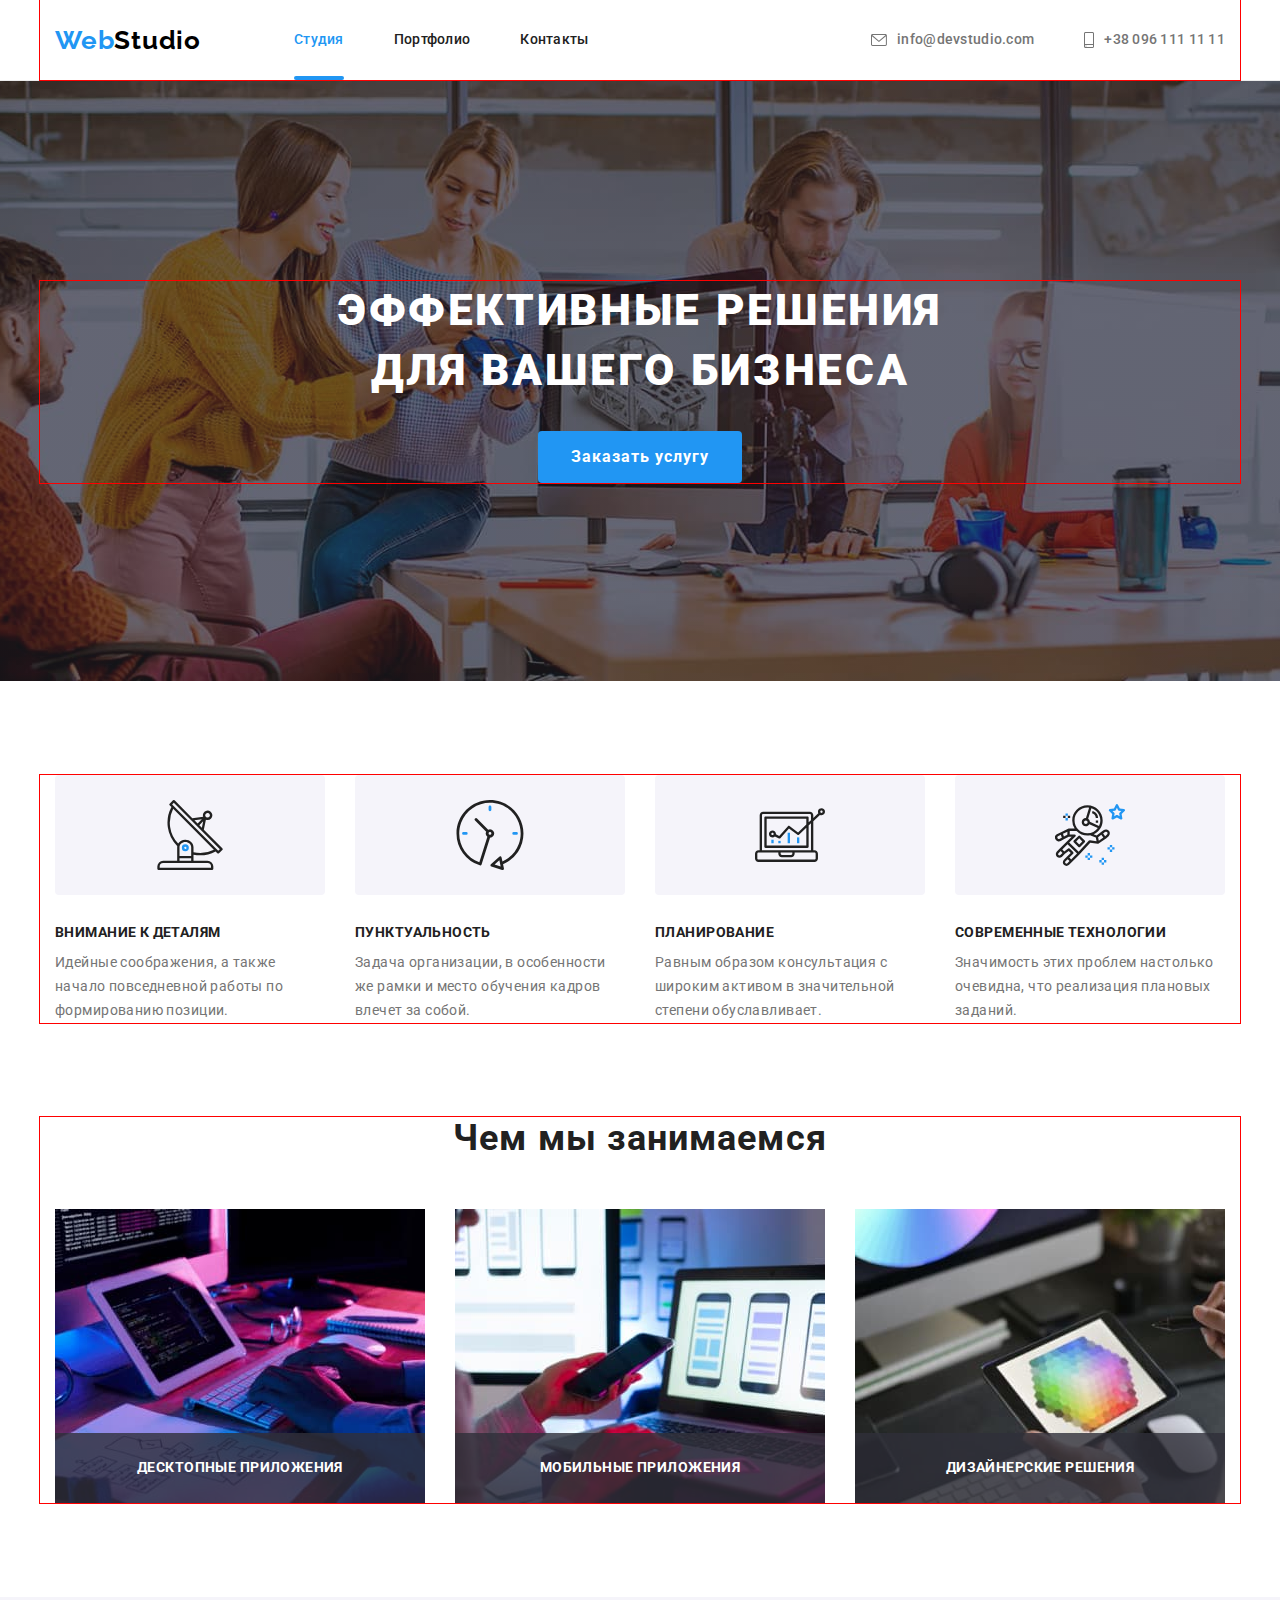
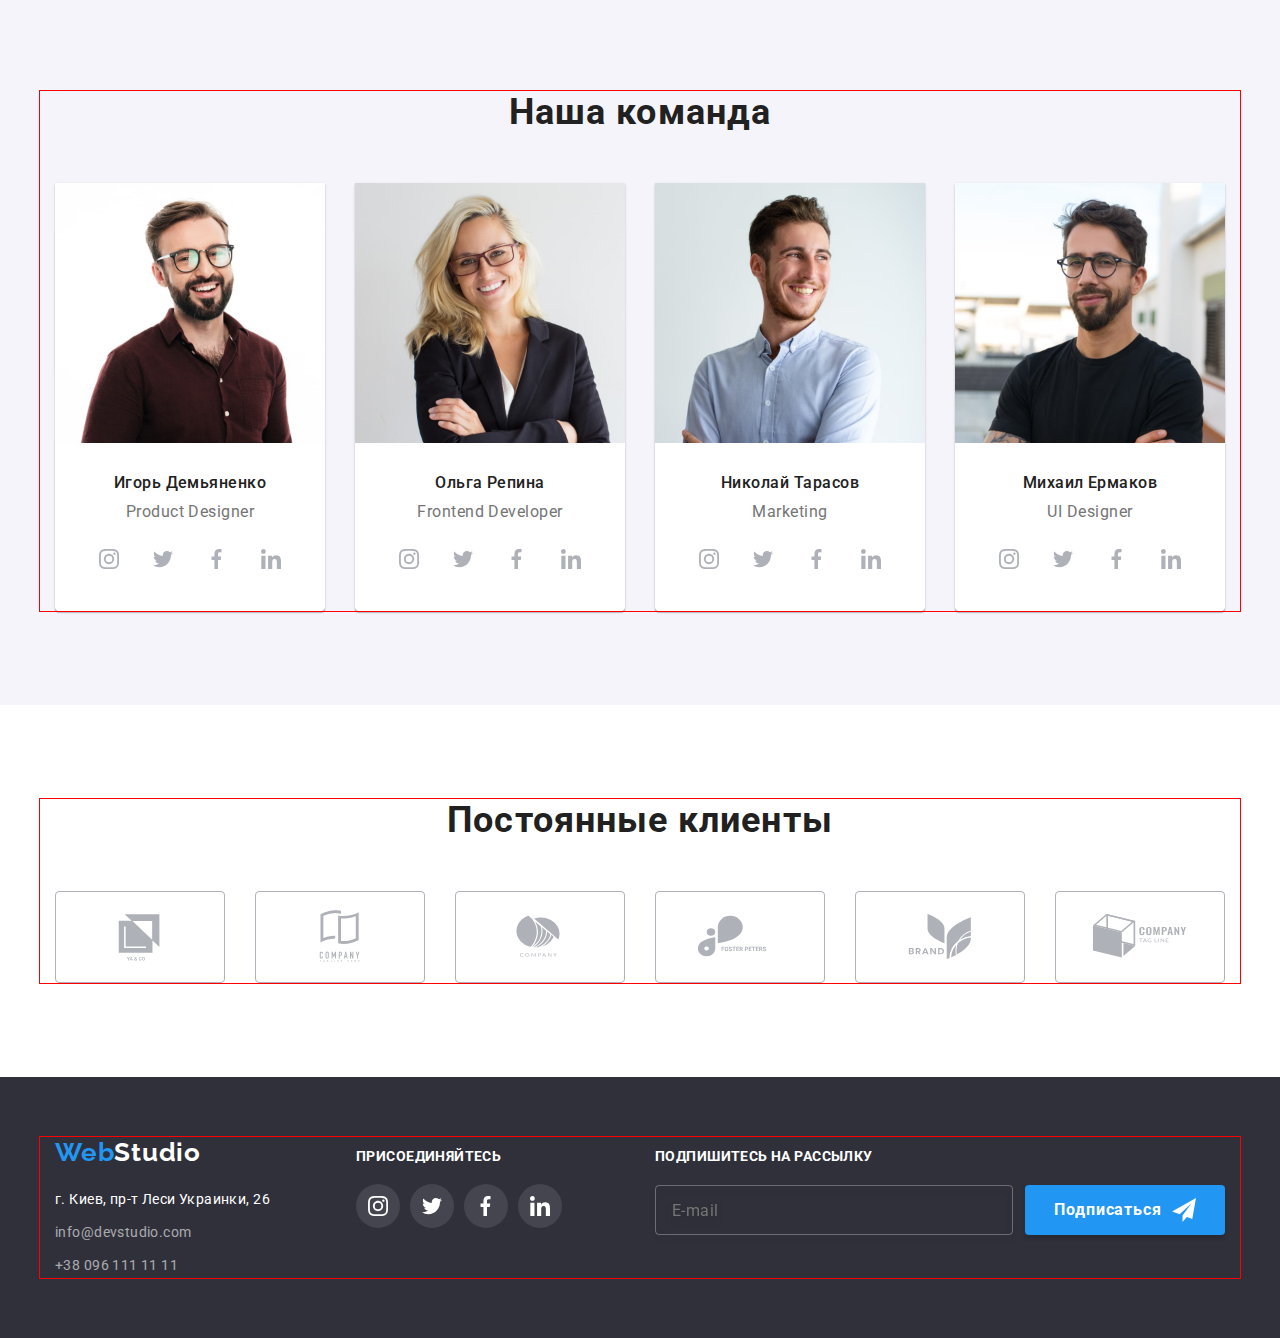
==== index.html @ 3acfeb74 "Initial commit" ====
<!DOCTYPE html>
<html lang="ru">
<head>
    <meta charset="UTF-8">
    <meta http-equiv="X-UA-Compatible" content="IE=edge">
    <meta name="viewport" content="width=device-width, initial-scale=1.0">
    <title>Студия</title>
    
    <link rel="preconnect" href="https://fonts.googleapis.com">
    <link rel="preconnect" href="https://fonts.gstatic.com" crossorigin>
    <link href="https://fonts.googleapis.com/css2?family=Raleway:wght@700&family=Roboto:wght@400;500;700;900&display=swap" 
    rel="stylesheet"/>

    <link rel="stylesheet" href="https://cdnjs.cloudflare.com/ajax/libs/modern-normalize/1.1.0/modern-normalize.min.css">

    <link rel="stylesheet" href="./css/main.min.css">
</head>

<body>

    <header class="header">

        <div class="header-container container">

            <nav class="header-navigation">

                <a class="logo" href="/" lang="en"> Web<span class="logo--black">Studio</span></a>

                <ul  class="header-navigation__list list">
                    
                    <li class="header-navigation__item"> 
                        <a href="/" class="header-navigation__link header-navigation__link--current"> Студия </a>
                    </li>

                    <li class="header-navigation__item"> 
                        <a href="portfolio.html" class="header-navigation__link"> Портфолио </a>
                    </li>

                    <li class="header-navigation__item"> 
                        <a href="/" class="header-navigation__link"> Контакты </a>
                    </li>
                </ul>
            </nav>

                <ul class="header-contacts list">
                    <li class="header-contacts__item"> 
                        <a class="header-contacts__link" href="mailto:info@devstudio.com"> 
                        <svg class="header-contacts__icon" width="16" height="12">
                            <use href="./images/svg/symbol-defs.svg#icon-envelope"></use>
                        </svg>
                        info@devstudio.com 
                        </a>
                    </li>

                    <li class="header-contacts__item">
                        <a class="header-contacts__link" href="tel:+380961111111">
                        <svg class="header-contacts__icon" width="10" height="16">
                            <use href="./images/svg/symbol-defs.svg#icon-smartphone"></use>
                        </svg>
                         +38 096 111 11 11 
                        </a>
                    </li>
                </ul>
        </div>

    </header>
   

    <main>

    <!--Заголовок-->
        <section class="hero">

            <div class="hero__container container">
                <h1 class="hero__name">Эффективные решения для вашего бизнеса</h1>
                
                <button type="button" class="button-title" data-modal-open>Заказать услугу </button>
                
                <div class="backdrop is-hidden" data-modal>
                    <div class="modal-wrapper">
                        <button class="modal-btn" data-modal-close>

                        <svg
                        xmlns="http://www.w3.org/2000/svg"
                        viewBox="0 0 320 512"
                        width="18"
                        height="18">
                        <path
                          d="M310.6 361.4c12.5 12.5 12.5 32.75 0 45.25C304.4 412.9 296.2 416 288 416s-16.38-3.125-22.62-9.375L160 301.3L54.63 406.6C48.38 412.9 40.19 416 32 416S15.63 412.9 9.375 406.6c-12.5-12.5-12.5-32.75 0-45.25l105.4-105.4L9.375 150.6c-12.5-12.5-12.5-32.75 0-45.25s32.75-12.5 45.25 0L160 210.8l105.4-105.4c12.5-12.5 32.75-12.5 45.25 0s12.5 32.75 0 45.25l-105.4 105.4L310.6 361.4z"
                        />
                         </svg>
                        </button>

                        <strong class="modal-title">Оставьте свои данные, мы вам перезвоним</strong>
                        
                        <form class="modal-form" autocomplete="off">

                            <label class="form-modal-group">
                                <span class="form-modal-label">Имя</span>
                                <span class="form-modal-conteiner">
                                    <input class="form-modal-icon" type="text" name="name">

                                    <svg class="form-img" width="18" height="18">
                                        <use href="./images/svg/symbol-defs.svg#person-black"></use>
                                    </svg>
                                </span>
                            </label>

                            <label class="form-modal-group">
                                <span class="form-modal-label">Телефон</span>
                                <span class="form-modal-conteiner">
                                    <input class="form-modal-icon" type="tel" name="phone" >
                                    <svg class="form-img" width="18" height="18">
                                        <use href="./images/svg/symbol-defs.svg#phone-black"></use>
                                    </svg>
                                </span>
                            </label>

                            <label class="form-modal-group">
                                <span class="form-modal-label">Почта</span>
                                <span class="form-modal-conteiner">
                                    <input class="form-modal-icon" type="email" name="email" >
                                    <svg class="form-img" width="18" height="18">
                                        <use href="./images/svg/symbol-defs.svg#email-black"></use>
                                    </svg>
                                </span>

                            </label>

                            <label class="form-modal-group comments">
                                <span class="form-modal-label">Комментарий</span>
                                <textarea 
                                    class="form-comments" 
                                    name="comments" 
                                    placeholder="Введите текст"
                                    ></textarea>
                            </label>
                              

                            <label class="form-checkbox">
                                <span class="checkbox-conteiner">
                                    <input class="input-checkbox visually-hidden" name="checkbox" type="checkbox">
                                    <svg class="checkbox-img-one" width="16" height="15">
                                        <use href="./images/svg/symbol-defs.svg#icon-check"></use>
                                    </svg>

                                    <span class="checkbox-img-two"></span>
                                    
                                </span>

                                <span class="checkbox-text">
                                    Соглашаюсь с рассылкой и принимаю
                                    <a class="checkbox-text-link" href="" target="_blank" rel="noopener noreferre">Условия договора</a>

                                </span> 
                            </label>


                            <button class="ok-btn" type="submit">Отправить</button>

                        </form>

                    </div>
                   
                </div>
            </div>

        </section>

        
        <!--Особливості-->

        <section class="features section">
           <div class="container">

                <h2 class="features__title visually-hidden">Особенности</h2>

                <ul class="features__list list">
                    <li class="features__item">
                        <div class="features__icon">
                            <svg class="features__img" width="70" height="70">
                            <use href="./images/svg/symbol-defs.svg#icon-antenna"></use>
                            </svg>
                        </div>
                        
                        <h3 class="features__name">Внимание к деталям</h3>
                        <p class="features__text">Идейные соображения, а также начало повседневной работы по формированию позиции.</p>
                    </li>

                    <li class="features__item">
                        <div class="features__icon">
                            <svg class="features__img" width="70" height="70">
                            <use href="./images/svg/symbol-defs.svg#icon-clock"></use>
                            </svg>
                        </div>
                        <h3 class="features__name">Пунктуальность</h3>
                        <p class="features__text">Задача организации, в особенности же рамки и место обучения кадров влечет за собой.</p>
                    </li>

                    <li class="features__item">
                        <div class="features__icon">
                            <svg class="features__img" width="70" height="70">
                            <use href="./images/svg/symbol-defs.svg#icon-Vector"></use>
                            </svg>
                        </div>
                        <h3 class="features__name">Планирование</h3>
                        <p class="features__text">Равным образом консультация с широким активом в значительной степени обуславливает.</p>
                    </li>

                    <li class="features__item">
                        <div class="features__icon">
                            <svg class="features__img" width="70" height="70">
                            <use href="./images/svg/symbol-defs.svg#icon-astronaut"></use>
                            </svg>
                        </div>
                        <h3 class="features__name">Современные технологии</h3>
                        <p class="features__text">Значимость этих проблем настолько очевидна, что реализация плановых заданий.</p>
                    </li>
                </ul>
            </div>

        </section>

    <!-- Чим ми займаємось -->

        <section class="work section no-padding">
            <div class="container">
                <h2 class="work__name">Чем мы занимаемся</h2>

                <ul class="work__list list">
                    <li class="work__item"> 
                            <img class="work__images" src="./images/one.jpg" alt="работа с ноутбуком" width="370">
                            <p class="work__text">Десктопные приложения</p>
                    </li>

                    <li class="work__item">
                            <img class="work__images" src="./images/two.jpg" alt="работа с телефоном" width="370">
                            <p class="work__text">Мобильные приложения</p>
                        </li>

                    <li class="work__item"> 
                            <img class="work__images" src="./images/thri.jpg" alt="работа с планшетом" width="370">
                            <p class="work__text">Дизайнерские решения</p>
                    </li>
                </ul>
            </div>
        </section>

    

        <!-- НАША КОМАНДА -->

        <section class="team section ">
            <div class="container">
                <h2 class="team__title">Наша команда</h2>

                <ul class="team__list list">
                    <li class="team__item"> 
                        <img class="team__images" src="./images/igor.jpg" alt="Игорь Демьяненко" width="270">
                        <div class="team--side">
                            <h3 class="team__name">Игорь Демьяненко</h3>
                            <p class="team__text" lang="en">Product Designer</p>

                            <ul class="socials list">
                                <li class="socials__item">
                                    <a class="socials__link" href="#" target="_blank" rel="noopener noreferrer" aria-label="иконка instagram ">
                                        <svg class="socials__icon" width="20" height="20">
                                            <use href="./images/svg/symbol-defs.svg#icon-instagram"></use>
                                        </svg>
                                    </a>
                                </li>
                                <li class="socials__item">
                                    <a class="socials__link" href="#" target="_blank" rel="noopener noreferrer" aria-label="иконка twitter">
                                        <svg class="socials__icon" width="20" height="20">
                                            <use href="./images/svg/symbol-defs.svg#icon-twitter"></use>
                                        </svg>
                                    </a>
                                </li>
                                <li class="socials__item">
                                    <a class="socials__link" href="#" target="_blank" rel="noopener noreferrer" aria-label="иконка fecebook">
                                        <svg class="socials__icon" width="20" height="20">
                                            <use href="./images/svg/symbol-defs.svg#icon-fecebook"></use>
                                        </svg>
                                    </a>
                                </li>
                                <li class="socials__item">
                                    <a class="socials__link" href="#" target="_blank" rel="noopener noreferrer" aria-label="иконка linkedin">
                                        <svg class="socials__icon" width="20" height="20">
                                            <use href="./images/svg/symbol-defs.svg#icon-linkedin"></use>
                                        </svg>
                                    </a>
                                </li>
                            </ul>
                        </div>
                       
                    </li>

                    <li class="team__item"> 
                        <img class="team__images" src="./images/olga.jpg" alt="Ольга Репина" width="270">
                        <div class="team--side">
                            <h3 class="team__name">Ольга Репина</h3>
                            <p class="team__text" lang="en">Frontend Developer</p>

                            <ul class="socials list">
                                <li class="socials__item">
                                    <a class="socials__link" href="#" target="_blank" rel="noopener noreferrer" aria-label="иконка instagram ">
                                        <svg class="socials__icon" width="20" height="20">
                                            <use href="./images/svg/symbol-defs.svg#icon-instagram"></use>
                                        </svg>
                                    </a>
                                </li>
                                <li class="socials__item">
                                    <a class="socials__link" href="#" target="_blank" rel="noopener noreferrer" aria-label="иконка twitter">
                                        <svg class="socials__icon" width="20" height="20">
                                            <use href="./images/svg/symbol-defs.svg#icon-twitter"></use>
                                        </svg>
                                    </a>
                                </li>
                                <li class="socials__item">
                                    <a class="socials__link" href="#" target="_blank" rel="noopener noreferrer" aria-label="иконка fecebook">
                                        <svg class="socials__icon" width="20" height="20">
                                            <use href="./images/svg/symbol-defs.svg#icon-fecebook"></use>
                                        </svg>
                                    </a>
                                </li>
                                <li class="socials__item">
                                    <a class="socials__link" href="#" target="_blank" rel="noopener noreferrer" aria-label="иконка linkedin">
                                        <svg class="socials__icon" width="20" height="20">
                                            <use href="./images/svg/symbol-defs.svg#icon-linkedin"></use>
                                        </svg>
                                    </a>
                                </li>
                            </ul>
                    </div>

                    </li>
                    <li class="team__item"> 
                        <img class="team__images" src="./images/nikolay.jpg" alt="Николай Тарасов" width="270">
                        <div class="team--side">
                            <h3 class="team__name">Николай Тарасов</h3>
                            <p class="team__text" lang="en">Marketing</p>

                            <ul class="socials list">
                                <li class="socials__item">
                                    <a class="socials__link" href="#" target="_blank" rel="noopener noreferrer" aria-label="иконка instagram ">
                                        <svg class="socials__icon" width="20" height="20">
                                            <use href="./images/svg/symbol-defs.svg#icon-instagram"></use>
                                        </svg>
                                    </a>
                                </li>
                                <li class="socials__item">
                                    <a class="socials__link" href="#" target="_blank" rel="noopener noreferrer" aria-label="иконка twitter">
                                        <svg class="socials__icon" width="20" height="20">
                                            <use href="./images/svg/symbol-defs.svg#icon-twitter"></use>
                                        </svg>
                                    </a>
                                </li>
                                <li class="socials__item">
                                    <a class="socials__link" href="#" target="_blank" rel="noopener noreferrer" aria-label="иконка fecebook">
                                        <svg class="socials__icon" width="20" height="20">
                                            <use href="./images/svg/symbol-defs.svg#icon-fecebook"></use>
                                        </svg>
                                    </a>
                                </li>
                                <li class="socials__item">
                                    <a class="socials__link" href="#" target="_blank" rel="noopener noreferrer" aria-label="иконка linkedin">
                                        <svg class="socials__icon" width="20" height="20">
                                            <use href="./images/svg/symbol-defs.svg#icon-linkedin"></use>
                                        </svg>
                                    </a>
                                </li>
                            </ul>
                        </div>
                    </li>
                    <li class="team__item"> 
                        <img class="team__images" src="./images/mikhailo.jpg" alt="Михаил Ермаков" width="270">
                        <div class="team--side">
                            <h3 class="team__name">Михаил Ермаков</h3>
                            <p class="team__text" lang="en">UI Designer</p>

                            <ul class="socials list">
                                <li class="socials__item">
                                    <a class="socials__link" href="#" target="_blank" rel="noopener noreferrer" aria-label="иконка instagram ">
                                        <svg class="socials__icon" width="20" height="20">
                                            <use href="./images/svg/symbol-defs.svg#icon-instagram"></use>
                                        </svg>
                                    </a>
                                </li>
                                <li class="socials__item">
                                    <a class="socials__link" href="#" target="_blank" rel="noopener noreferrer" aria-label="иконка twitter">
                                        <svg class="socials__icon" width="20" height="20">
                                            <use href="./images/svg/symbol-defs.svg#icon-twitter"></use>
                                        </svg>
                                    </a>
                                </li>
                                <li class="socials__item">
                                    <a class="socials__link" href="#" target="_blank" rel="noopener noreferrer" aria-label="иконка fecebook">
                                        <svg class="socials__icon" width="20" height="20">
                                            <use href="./images/svg/symbol-defs.svg#icon-fecebook"></use>
                                        </svg>
                                    </a>
                                </li>
                                <li class="socials__item">
                                    <a class="socials__link" href="#" target="_blank" rel="noopener noreferrer" aria-label="иконка linkedin">
                                        <svg class="socials__icon" width="20" height="20">
                                            <use href="./images/svg/symbol-defs.svg#icon-linkedin"></use>
                                        </svg>
                                    </a>
                                </li>
                            </ul>
                        </div>

                    </li>
                </ul>
         </div>
        

        </section>


        <!--ПОСТІЙНІ КЛІЄНТИ -->

        <section class="gallery section">
            <div class="container">
                <h2 class="gallery__title">Постоянные клиенты</h2>
                
                <ul class="gallery__list list">

                    <li class="gallery__item">
                        <a class="gallery__link" href="#">
                            <svg class="gallery__img" width="106" height="60">
                                <use href="./images/svg/symbol-defs.svg#icon-group-1"></use>
                            </svg>
                        </a>
                    </li>

                    <li class="gallery__item">
                        <a class="gallery__link" href="#">
                            <svg class="gallery__img" width="106" height="60">
                                <use href="./images/svg/symbol-defs.svg#icon-group-2"></use>
                            </svg>
                        </a>
                    </li>

                    <li class="gallery__item">
                        <a class="gallery__link" href="#">
                            <svg class="gallery__img" width="106" height="60">
                                <use href="./images/svg/symbol-defs.svg#icon-group-3"></use>
                            </svg>
                        </a>
                    </li>

                    <li class="gallery__item">
                        <a class="gallery__link" href="#">
                            <svg class="gallery__img" width="106" height="60">
                                <use href="./images/svg/symbol-defs.svg#icon-group-4"></use>
                            </svg>
                        </a>
                    </li>

                    <li class="gallery__item">
                        <a class="gallery__link" href="#">
                            <svg class="gallery__img" width="106" height="60">
                                <use href="./images/svg/symbol-defs.svg#icon-group-5"></use>
                            </svg>
                        </a>
                    </li>

                    <li class="gallery__item">
                        <a class="gallery__link" href="#">
                            <svg class="gallery__img" width="106" height="60">
                                <use href="./images/svg/symbol-defs.svg#icon-group-6"></use>
                            </svg>
                        </a>
                    </li>
                </ul>
            </div>
        </section>

    </main>

    <!--Адреса-->
    <footer class="my-adrs">
        
        <div class="container adrs-container">

            <div class="adr-group">

                <a class="logo logo-footer" href="/" lang="en"> Web<span class="logo-footer--white">Studio</span></a>

                <address>
                
                    <p class="adrs"> г. Киев, пр-т Леси Украинки, 26 </p>
                
                <ul class="list">
                    <li class="adrs-list"> <a href="mailto:info@devstudio.com" class="adrs-auth"> info@devstudio.com </a></li>
                    <li class="adrs-list"> <a href="tel:+380961111111" class="adrs-auth"> +38 096 111 11 11 </a></li>
                </ul>
            
                </address>  
            </div>

            <div class="socials-footer">

                <p class="socials-footer_name">присоединяйтесь</p>

                <ul class="socials list">
                    <li class="socials__item">
                        <a class="socials__link socials-footer__link" href="#" target="_blank" rel="noopener noreferrer" aria-label="иконка instagram">
                            <svg class="socials__icon" width="20" height="20">
                             <use href="./images/svg/symbol-defs.svg#icon-instagram"></use>
                            </svg>
                        </a>
                    </li>

                    <li class="socials__item">
                        <a class="socials__link socials-footer__link" href="#" target="_blank" rel="noopener noreferrer" aria-label="иконка twitter">
                            <svg class="socials__icon" width="20" height="20">
                             <use href="./images/svg/symbol-defs.svg#icon-twitter"></use>
                            </svg>
                        </a>
                    </li>

                    <li class="socials__item">
                        <a class="socials__link socials-footer__link" href="#" target="_blank" rel="noopener noreferrer" aria-label="иконка fecebook">
                            <svg class="socials__icon" width="20" height="20">
                             <use href="./images/svg/symbol-defs.svg#icon-fecebook"></use>
                            </svg>
                        </a>
                    </li>

                    <li class="socials__item">
                        <a class="socials__link socials-footer__link" href="#" target="_blank" rel="noopener noreferrer" aria-label="иконка linkedin">
                            <svg class="socials__icon" width="20" height="20">
                             <use href="./images/svg/symbol-defs.svg#icon-linkedin"></use>
                            </svg>
                        </a>
                    </li>
                </ul>
                
            </div>

            <div class="form-footer">
                <p class="form-title">Подпишитесь на рассылку</p>

                <form class="contact-form" name="contact-form" autocomplete="off">
                    <label class="contact-group visually-hidden" for="email"> Почта </label>

                        <input 
                        class="contact-input" 
                        type="email" 
                        name="email" 
                        id="email"
                        placeholder="E-mail"/>

                        
                        <button class="contact-btn" type="submit"> <span class="contact-btn-footer">Подписаться
                            
                                <svg class="contact-icon" width="24" height="24">
                                    <use href="./images/svg/symbol-defs.svg#icon-send"></use>
                                </svg>
                            </span>
                        </button>

                </form>

            </div>

        </div>
    </footer>


        <script src="./js/modal.js"></script>

    </body>

</html>
---- css/main.min.css ----
:root{--style-basis:#212121;--style-text:#757575;--style-fon-white:#FFFFFF;--style-blue:#2196F3;--style-black:#000000;--style-button:#F5F4FA;--style-button-secondary:#188ce8;--fon-titl-adr:#2F303A;--br-pr-style: #EEEEEE;--social-st:#AFB1B8;--animation: 250ms cubic-bezier(0.4, 0, 0.2, 1)}.visually-hidden{position:absolute;width:1px;height:1px;margin:-1px;border:0;padding:0;white-space:nowrap;-webkit-clip-path:inset(100%);clip-path:inset(100%);clip:rect(0 0 0 0);overflow:hidden}body{color:var(--style-basis);background-color:var(--style-fon-white);font-family:Roboto, sans-serif}.container{margin-left:auto;margin-right:auto;width:1200px;padding-left:15px;padding-right:15px;outline:1px solid red}.section{padding-top:94px;padding-bottom:94px}h1,h2,h3,ul,p{margin:0}.section.no-padding{padding-top:0px}.list{margin:0;padding:0;list-style:none}.logo{margin-right:93px;padding-top:24px;padding-bottom:24px;color:var(--style-blue);font-family:Raleway, sans-serif;font-weight:700;font-size:26px;line-height:1.19;letter-spacing:0.03em;text-decoration:none}.logo-footer{display:block;margin:0;padding:0;margin-bottom:20px}.logo--black{color:var(--style-black)}.logo-footer--white{color:var(--style-fon-white)}.button-title{display:inline-block;border:1px solid transparent;border-radius:4px;padding:10px 32px;min-width:200px;font-family:Roboto, sans-serif;font-weight:700;font-size:16px;line-height:1.88;letter-spacing:0.06em;text-align:center;cursor:pointer;color:var(--style-fon-white);background:var(--style-blue);-webkit-transition:background-color var(--animation);transition:background-color var(--animation)}.button-title:hover,.button-title:focus{background-color:var(--style-button-secondary)}.button-nav{display:-webkit-box;display:-ms-flexbox;display:flex;-webkit-box-pack:center;-ms-flex-pack:center;justify-content:center;-webkit-box-align:center;-ms-flex-align:center;align-items:center;margin-bottom:50px;padding-left:0}.button-nav:last-child{margin-right:0px}.button-list:not(:last-child){margin-right:8px}.button-one{display:inline-block;border:none;border-radius:4px;padding:6px 22px;min-width:73px;color:var(--style-fon-white);background-color:var(--style-blue);font-family:Roboto, sans-serif;font-weight:500;font-size:16px;line-height:1.63;cursor:pointer;-webkit-transition:-webkit-box-shadow var(--animation);transition:-webkit-box-shadow var(--animation);transition:box-shadow var(--animation);transition:box-shadow var(--animation), -webkit-box-shadow var(--animation)}.button-one:hover,.button-one:focus{-webkit-box-shadow:0px 3px 1px rgba(0,0,0,0.1),0px 1px 2px rgba(0,0,0,0.08),0px 2px 2px rgba(0,0,0,0.12);box-shadow:0px 3px 1px rgba(0,0,0,0.1),0px 1px 2px rgba(0,0,0,0.08),0px 2px 2px rgba(0,0,0,0.12)}.button{display:inline-block;border:none;border-radius:4px;padding:6px 22px;min-width:103px;color:var(--style-basis);background-color:var(--style-button);font-family:Roboto, sans-serif;font-weight:500;font-size:16px;line-height:1.63;letter-spacing:0.03em;cursor:pointer;-webkit-transition:background-color var(--animation),color var(--animation),-webkit-box-shadow var(--animation);transition:background-color var(--animation),color var(--animation),-webkit-box-shadow var(--animation);transition:background-color var(--animation),color var(--animation),box-shadow var(--animation);transition:background-color var(--animation),color var(--animation),box-shadow var(--animation),-webkit-box-shadow var(--animation)}.button:hover,.button:focus{background-color:var(--style-blue);color:var(--style-fon-white);-webkit-box-shadow:0px 3px 1px rgba(0,0,0,0.1),0px 1px 2px rgba(0,0,0,0.08),0px 2px 2px rgba(0,0,0,0.12);box-shadow:0px 3px 1px rgba(0,0,0,0.1),0px 1px 2px rgba(0,0,0,0.08),0px 2px 2px rgba(0,0,0,0.12)}.backdrop{position:fixed;top:0;left:0;width:100%;height:100%;background-color:rgba(0,0,0,0.2);-webkit-transition:opacity var(--animation),visibility var(--animation);transition:opacity var(--animation),visibility var(--animation)}.backdrop.is-hidden{opacity:0;visibility:hidden;pointer-events:none}.modal-wrapper{position:absolute;top:50%;left:50%;-webkit-transform:translate(-50%, -50%);transform:translate(-50%, -50%);width:528px;padding:40px;z-index:10;background-color:var(--style-fon-white);border-radius:4px;-webkit-box-shadow:0px 1px 3px rgba(0,0,0,0.12),0px 1px 1px rgba(0,0,0,0.14),0px 2px 1px rgba(0,0,0,0.2);box-shadow:0px 1px 3px rgba(0,0,0,0.12),0px 1px 1px rgba(0,0,0,0.14),0px 2px 1px rgba(0,0,0,0.2)}.modal-btn{position:absolute;top:8px;right:8px;display:-webkit-box;display:-ms-flexbox;display:flex;-webkit-box-align:center;-ms-flex-align:center;align-items:center;-webkit-box-pack:center;-ms-flex-pack:center;justify-content:center;width:30px;height:30px;padding:0;border:1px solid rgba(0,0,0,0.1);border-radius:50%;fill:currentColor;background-color:transparent;cursor:pointer;-webkit-transition:color var(--animation);transition:color var(--animation)}.modal-btn:hover,.modal-btn:focus{color:var(--style-blue)}.modal-title{display:-webkit-box;display:-ms-flexbox;display:flex;-webkit-box-pack:center;-ms-flex-pack:center;justify-content:center;-webkit-box-align:center;-ms-flex-align:center;align-items:center;margin-bottom:12px;font-weight:700;font-size:20px;line-height:1.15;letter-spacing:0.03em;color:var(--style-basis)}.modal-form{text-align:center}.form-modal-group{display:block;text-align:left;margin-bottom:10px}.form-modal-label{display:inline-block;margin-bottom:4px;font-weight:400;font-size:12px;line-height:1.17;letter-spacing:0.01em;color:var(--style-text)}.form-modal-conteiner{position:relative;display:block}.form-modal-icon{display:-webkit-box;display:-ms-flexbox;display:flex;width:100%;height:40px;padding:12px 42px;color:var(--style-basis);border:1px solid rgba(33,33,33,0.2);border-radius:4px;cursor:pointer;-webkit-transition:border-color var(--animation);transition:border-color var(--animation)}.form-modal-group:focus-within .form-modal-icon,.form-modal-group:focus-within .form-comments{outline:0;border-color:var(--style-blue)}.form-modal-icon:hover,.form-comments:hover{border-color:var(--style-blue)}.form-img{position:absolute;top:50%;left:12px;-webkit-transform:translateY(-50%);transform:translateY(-50%);color:var(--style-basis);fill:currentColor;-webkit-transition:color var(--animation);transition:color var(--animation)}.form-modal-group:focus-within .form-img{color:var(--style-blue)}.form-img:hover{color:var(--style-blue)}.form-modal-group.comments{margin-bottom:20px}.form-comments{display:-webkit-box;display:-ms-flexbox;display:flex;width:100%;height:120px;padding:12px 16px;resize:none;color:rgba(117,117,117,0.5);border:1px solid rgba(33,33,33,0.2);border-radius:4px;-webkit-transition:border-color var(--animation);transition:border-color var(--animation)}.form-checkbox{display:-webkit-box;display:-ms-flexbox;display:flex;-webkit-box-pack:center;-ms-flex-pack:center;justify-content:center;-webkit-box-align:center;-ms-flex-align:center;align-items:center;margin-bottom:30px}.checkbox-conteiner{position:relative;display:block;width:16px;height:15px;margin-right:7px;cursor:pointer}.checkbox-img-one{position:absolute;display:block;top:0;left:0;width:16px;height:15px;-webkit-box-pack:center;-ms-flex-pack:center;justify-content:center;-webkit-box-align:center;-ms-flex-align:center;align-items:center;border-radius:2px;opacity:0;-webkit-transform:scale(0.2);transform:scale(0.2);-webkit-transition:opacity var(--animation),background-color var(--animation),-webkit-transform var(--animation);transition:opacity var(--animation),background-color var(--animation),-webkit-transform var(--animation);transition:transform var(--animation),opacity var(--animation),background-color var(--animation);transition:transform var(--animation),opacity var(--animation),background-color var(--animation),-webkit-transform var(--animation)}.input-checkbox:checked+.checkbox-img-one{opacity:1;-webkit-transform:scale(1);transform:scale(1);background-color:var(--style-blue)}.checkbox-img-two{position:absolute;display:block;top:0;left:0;width:16px;height:15px;border:2px solid var(--style-basis);border-radius:2px;-webkit-transition:border-color var(--animation);transition:border-color var(--animation)}.input-checkbox:focus ~ .checkbox-img-two,.input-checkbox:hover ~ .checkbox-img-two{border-color:var(--style-blue)}.checkbox-text{font-weight:400;font-size:14px;line-height:1.7;letter-spacing:0.03em;color:var(--style-text)}.checkbox-text-link{font-weight:400;font-size:14px;line-height:1.7;letter-spacing:0.03em;-webkit-text-decoration-line:underline;text-decoration-line:underline;color:var(--style-blue)}.ok-btn{min-width:200px;padding:10px 55px 10px 56px;font-weight:700;font-size:16px;line-height:1.88;letter-spacing:0.06em;color:var(--style-fon-white);background-color:var(--style-blue);cursor:pointer;-webkit-box-shadow:0px 4px 4px rgba(0,0,0,0.15);box-shadow:0px 4px 4px rgba(0,0,0,0.15);border-width:0;border-radius:4px;-webkit-transition:background-color var(--animation);transition:background-color var(--animation)}.ok-btn:hover,.ok-btn:focus{background-color:#188CE8}.socials{display:-webkit-box;display:-ms-flexbox;display:flex;-webkit-box-pack:center;-ms-flex-pack:center;justify-content:center;-webkit-box-align:center;-ms-flex-align:center;align-items:center;padding-left:0;margin:0}.socials__item:not(:last-child){margin-right:10px}.socials__link{display:-webkit-box;display:-ms-flexbox;display:flex;-webkit-box-pack:center;-ms-flex-pack:center;justify-content:center;-webkit-box-align:center;-ms-flex-align:center;align-items:center;width:44px;height:44px;background-color:var(--style-fon-white);color:var(--social-st);fill:currentColor;-webkit-transition:background-color var(--animation),fill var(--animation);transition:background-color var(--animation),fill var(--animation);border-radius:50%}.socials__link:hover,.socials__link:focus{background-color:var(--style-blue);color:var(--style-fon-white)}.socials__icon{fill:currentColor;-webkit-transition:fill var(--animation);transition:fill var(--animation)}.socials-footer{margin-left:70px}.socials-footer_name{margin-bottom:20px;font-weight:700;font-size:14px;line-height:16px;letter-spacing:0.03em;text-transform:uppercase;color:var(--style-fon-white)}.socials-footer__link{background-color:rgba(255,255,255,0.1);color:var(--style-fon-white);-webkit-transition:background-color var(--animation);transition:background-color var(--animation)}.form-footer{margin-left:auto}.form-footer .form-title{margin-bottom:20px;font-weight:700;font-size:14px;line-height:1.14;letter-spacing:0.03em;text-transform:uppercase;color:var(--style-fon-white)}.contact-form{display:-webkit-box;display:-ms-flexbox;display:flex}.contact-group{display:-webkit-box;display:-ms-flexbox;display:flex;-webkit-box-pack:center;-ms-flex-pack:center;justify-content:center;-webkit-box-align:center;-ms-flex-align:center;align-items:center}.contact-input{height:50px;width:358px;padding:15px 16px;overflow:hidden;font-size:16px;line-height:1.25;letter-spacing:0.03em;color:rgba(255,255,255,0.6);background-color:transparent;border:1px solid rgba(255,255,255,0.3);-webkit-filter:drop-shadow(0px 4px 4px rgba(0,0,0,0.15));filter:drop-shadow(0px 4px 4px rgba(0,0,0,0.15));border-radius:4px;font-weight:400}.contact-btn{margin-left:12px;height:50px;width:200px;padding:0;-webkit-box-align:center;-ms-flex-align:center;align-items:center;text-align:center;font-weight:700;font-size:16px;line-height:1.88;letter-spacing:0.06em;cursor:pointer;color:var(--style-fon-white);background-color:var(--style-blue);-webkit-box-shadow:0px 4px 4px rgba(0,0,0,0.15);box-shadow:0px 4px 4px rgba(0,0,0,0.15);border-radius:4px;border-width:0;-webkit-transition:background-color var(--animation);transition:background-color var(--animation)}.contact-btn:hover,.contact-btn:focus{background-color:#188CE8}.contact-btn-footer{display:-webkit-box;display:-ms-flexbox;display:flex;-webkit-box-pack:center;-ms-flex-pack:center;justify-content:center;-webkit-box-align:center;-ms-flex-align:center;align-items:center}.contact-icon{margin-left:10px}.header{display:block;top:0;left:0;width:100%;background-color:var(--style-fon-white);border-bottom:1px solid #ececec}.header-container{display:-webkit-box;display:-ms-flexbox;display:flex}.header-navigation{display:-webkit-box;display:-ms-flexbox;display:flex;-webkit-box-align:center;-ms-flex-align:center;align-items:center}.header-navigation__list{display:-webkit-box;display:-ms-flexbox;display:flex;-webkit-box-align:center;-ms-flex-align:center;align-items:center;font-weight:500;font-size:14px;line-height:1.14;letter-spacing:0.02em}.header-navigation__item{margin-right:50px;-webkit-box-align:center;-ms-flex-align:center;align-items:center}.header-navigation__item:last-child{margin-right:0px}.header-navigation__link{position:relative;display:block;padding-top:32px;padding-bottom:32px;color:var(--style-basis);-webkit-transition:color var(--animation);transition:color var(--animation);text-decoration:none}.header-navigation__link:hover,.header-navigation__link:focus{color:var(--style-blue)}.header-navigation__link--current{color:var(--style-blue)}.header-navigation__link--current::after{position:absolute;content:"";bottom:0;left:0;display:block;width:100%;height:4px;background-color:var(--style-blue);border-radius:2px}.header-contacts{display:-webkit-box;display:-ms-flexbox;display:flex;margin-left:auto;-webkit-box-align:center;-ms-flex-align:center;align-items:center;font-weight:500;font-size:14px;line-height:1.14;letter-spacing:0.02em}.header-contacts__item:not(:last-child){margin-right:50px}.header-contacts__link{display:-webkit-box;display:-ms-flexbox;display:flex;padding-top:32px;padding-bottom:32px;-webkit-box-align:center;-ms-flex-align:center;align-items:center;color:var(--style-text);-webkit-transition:color var(--animation),fill var(--animation);transition:color var(--animation),fill var(--animation);text-decoration:none}.header-contacts__link:hover,.header-contacts__link:focus{color:var(--style-blue)}.header-contacts__icon{margin-right:10px;-webkit-box-align:center;-ms-flex-align:center;align-items:center;fill:currentColor}.header-contacts__icon:hover,.header-contacts__icon:focus{color:var(--style-blue)}.hero{max-width:1600px;height:600px;margin-left:auto;margin-right:auto;padding-top:200px;padding-bottom:200px;text-align:center;background-image:-webkit-gradient(linear, left top, left bottom, from(rgba(47,48,58,0.4)), to(rgba(47,48,58,0.4))),url(../images/fon.jpg);background-image:linear-gradient(rgba(47,48,58,0.4), rgba(47,48,58,0.4)),url(../images/fon.jpg);background-repeat:no-repeat;background-position:center;background-size:cover}.hero__name{margin-top:0;margin-bottom:30px;margin-right:auto;margin-left:auto;max-width:696px;text-align:center;color:var(--style-fon-white);font-weight:900;font-size:44px;line-height:1.36;letter-spacing:0.06em;text-transform:uppercase}.features__list{display:-webkit-box;display:-ms-flexbox;display:flex}.features__item{width:270px}.features__item:not(:last-child){margin-right:30px}.features__icon{display:-webkit-box;display:-ms-flexbox;display:flex;-webkit-box-pack:center;-ms-flex-pack:center;justify-content:center;-webkit-box-align:center;-ms-flex-align:center;align-items:center;margin-bottom:30px;width:270px;height:120px;color:var(--style-basis);background-color:var(--style-button);border-radius:4px}.features__img{fill:currentColor}.features__name{margin-bottom:10px;font-weight:700;font-size:14px;line-height:1.14;letter-spacing:0.03em;text-transform:uppercase}.features__text{color:var(--style-text);font-size:14px;line-height:1.71;letter-spacing:0.03em}.work__name{margin-bottom:50px;font-weight:700;font-size:36px;line-height:1.17;letter-spacing:0.03em;text-align:center}.work__list{display:-webkit-box;display:-ms-flexbox;display:flex;-webkit-box-pack:justify;-ms-flex-pack:justify;justify-content:space-between}.work__item{position:relative;z-index:8;margin-right:30px}.work__item:last-child{margin-right:0px}.work__images{display:block;max-width:100%;height:auto}.work__text{position:absolute;bottom:0;left:0;width:100%;height:70px;display:-webkit-box;display:-ms-flexbox;display:flex;-webkit-box-pack:center;-ms-flex-pack:center;justify-content:center;-webkit-box-align:center;-ms-flex-align:center;align-items:center;color:var(--style-fon-white);background-color:rgba(47,48,58,0.8);font-weight:700;font-size:14px;line-height:1.14;text-align:center;letter-spacing:0.03em;text-transform:uppercase}.team{text-align:center;background-color:var(--style-button)}.team__title{margin-bottom:50px;font-weight:700;font-size:36px;line-height:1.17;letter-spacing:0.03em;text-align:center}.team__list{display:-webkit-box;display:-ms-flexbox;display:flex;-webkit-box-pack:justify;-ms-flex-pack:justify;justify-content:space-between}.team__item{width:370px;background-color:var(--style-fon-white);-webkit-box-shadow:0px 1px 3px rgba(0,0,0,0.12),0px 1px 1px rgba(0,0,0,0.14),0px 2px 1px rgba(0,0,0,0.2);box-shadow:0px 1px 3px rgba(0,0,0,0.12),0px 1px 1px rgba(0,0,0,0.14),0px 2px 1px rgba(0,0,0,0.2);border-radius:0px 0px 4px 4px}.team__item:not(:last-child){margin-right:30px}.team__images{display:block;max-width:100%;height:auto}.team--side{padding:30px 32px}.team__name{margin-bottom:10px;font-weight:500;font-size:16px;line-height:1.19;letter-spacing:0.03em}.team__text{margin-bottom:16px;color:var(--style-text);font-size:16px;line-height:1.19;letter-spacing:0.03em}.gallery__title{margin-bottom:50px;font-weight:700;font-size:36px;line-height:1.17;letter-spacing:0.03em;text-align:center}.gallery__list{display:-webkit-box;display:-ms-flexbox;display:flex;-webkit-box-pack:center;-ms-flex-pack:center;justify-content:center;-webkit-box-align:center;-ms-flex-align:center;align-items:center}.gallery__item:not(:last-child){margin-right:30px}.gallery__link{display:-webkit-box;display:-ms-flexbox;display:flex;-webkit-box-pack:center;-ms-flex-pack:center;justify-content:center;-webkit-box-align:center;-ms-flex-align:center;align-items:center;width:170px;height:92px;background-color:var(--style-fon-white);color:var(--social-st);border:1px solid var(--social-st);border-radius:4px;-webkit-transition:border var(--animation) color var(--animation);transition:border var(--animation) color var(--animation)}.gallery__link:hover,.gallery__link:focus{border:1px solid var(--style-blue);color:var(--style-blue)}.gallery__img{fill:currentColor;-webkit-transition:fill var(--animation);transition:fill var(--animation)}.main-portfolio{border-bottom:1px solid #ECECEC}.portfolio__list{display:-webkit-box;display:-ms-flexbox;display:flex;-ms-flex-wrap:wrap;flex-wrap:wrap;margin:-15px}.portfolio__item{margin:15px;min-width:370px;-ms-flex-preferred-size:calc((100% - 120px) / 3);flex-basis:calc((100% - 120px) / 3);background:var(--style-fon-white);border:1px solid var(--br-pr-style)}.portfolio__link{display:inline-block;cursor:pointer;text-decoration:none;-webkit-transition:-webkit-box-shadow var(--animation);transition:-webkit-box-shadow var(--animation);transition:box-shadow var(--animation);transition:box-shadow var(--animation), -webkit-box-shadow var(--animation)}.portfolio__link :hover,.portfolio__link :focus{-webkit-box-shadow:0px 1px 1px rgba(0,0,0,0.12),0px 4px 4px rgba(0,0,0,0.06),1px 4px 6px rgba(0,0,0,0.16);box-shadow:0px 1px 1px rgba(0,0,0,0.12),0px 4px 4px rgba(0,0,0,0.06),1px 4px 6px rgba(0,0,0,0.16)}.portfolio__images{display:block;max-width:100%;height:auto}.portfolio__group-anamation{position:relative;overflow:hidden}.portfolio__animation-text{display:block;position:absolute;left:0;top:0;width:100%;height:100%;padding:63px 24px;font-weight:400;font-size:18px;line-height:1.56;letter-spacing:0.03em;color:var(--style-fon-white);background-color:rgba(33,150,243,0.9);opacity:0;-webkit-transform:translateY(100%);transform:translateY(100%);-webkit-transition:opacity var(--animation),-webkit-transform var(--animation);transition:opacity var(--animation),-webkit-transform var(--animation);transition:transform var(--animation),opacity var(--animation);transition:transform var(--animation),opacity var(--animation),-webkit-transform var(--animation)}.portfolio__link:hover .portfolio__animation-text,.portfolio__link:focus .portfolio__animation-text{opacity:1;-webkit-transform:translateY(0);transform:translateY(0)}.portfolio__group{padding:20px 24px}.portfolio__name{font-weight:700;font-size:18px;line-height:2;letter-spacing:0.06em;color:var(--style-basis)}.portfolio__text{font-size:16px;line-height:1.88;letter-spacing:0.03em;color:var(--style-text)}.my-adrs{background-color:var(--fon-titl-adr);padding-top:60px;padding-bottom:60px}.adrs-container{display:-webkit-box;display:-ms-flexbox;display:flex;-webkit-box-pack:start;-ms-flex-pack:start;justify-content:flex-start;-webkit-box-align:baseline;-ms-flex-align:baseline;align-items:baseline}.adr-group{width:231px}.adrs{margin-bottom:9px;color:var(--style-fon-white);font-size:14px;line-height:1.71;letter-spacing:0.03em;font-style:normal}.adrs-list:not(:last-child){margin-bottom:9px}.adrs-auth{color:rgba(255,255,255,0.6);font-size:14px;line-height:1.71;letter-spacing:0.03em;font-style:normal;text-decoration:none;-webkit-transition:color var(--animation);transition:color var(--animation)}.adrs-auth:hover,.adrs-auth:focus{color:var(--style-blue)}
/*# sourceMappingURL=main.min.css.map */
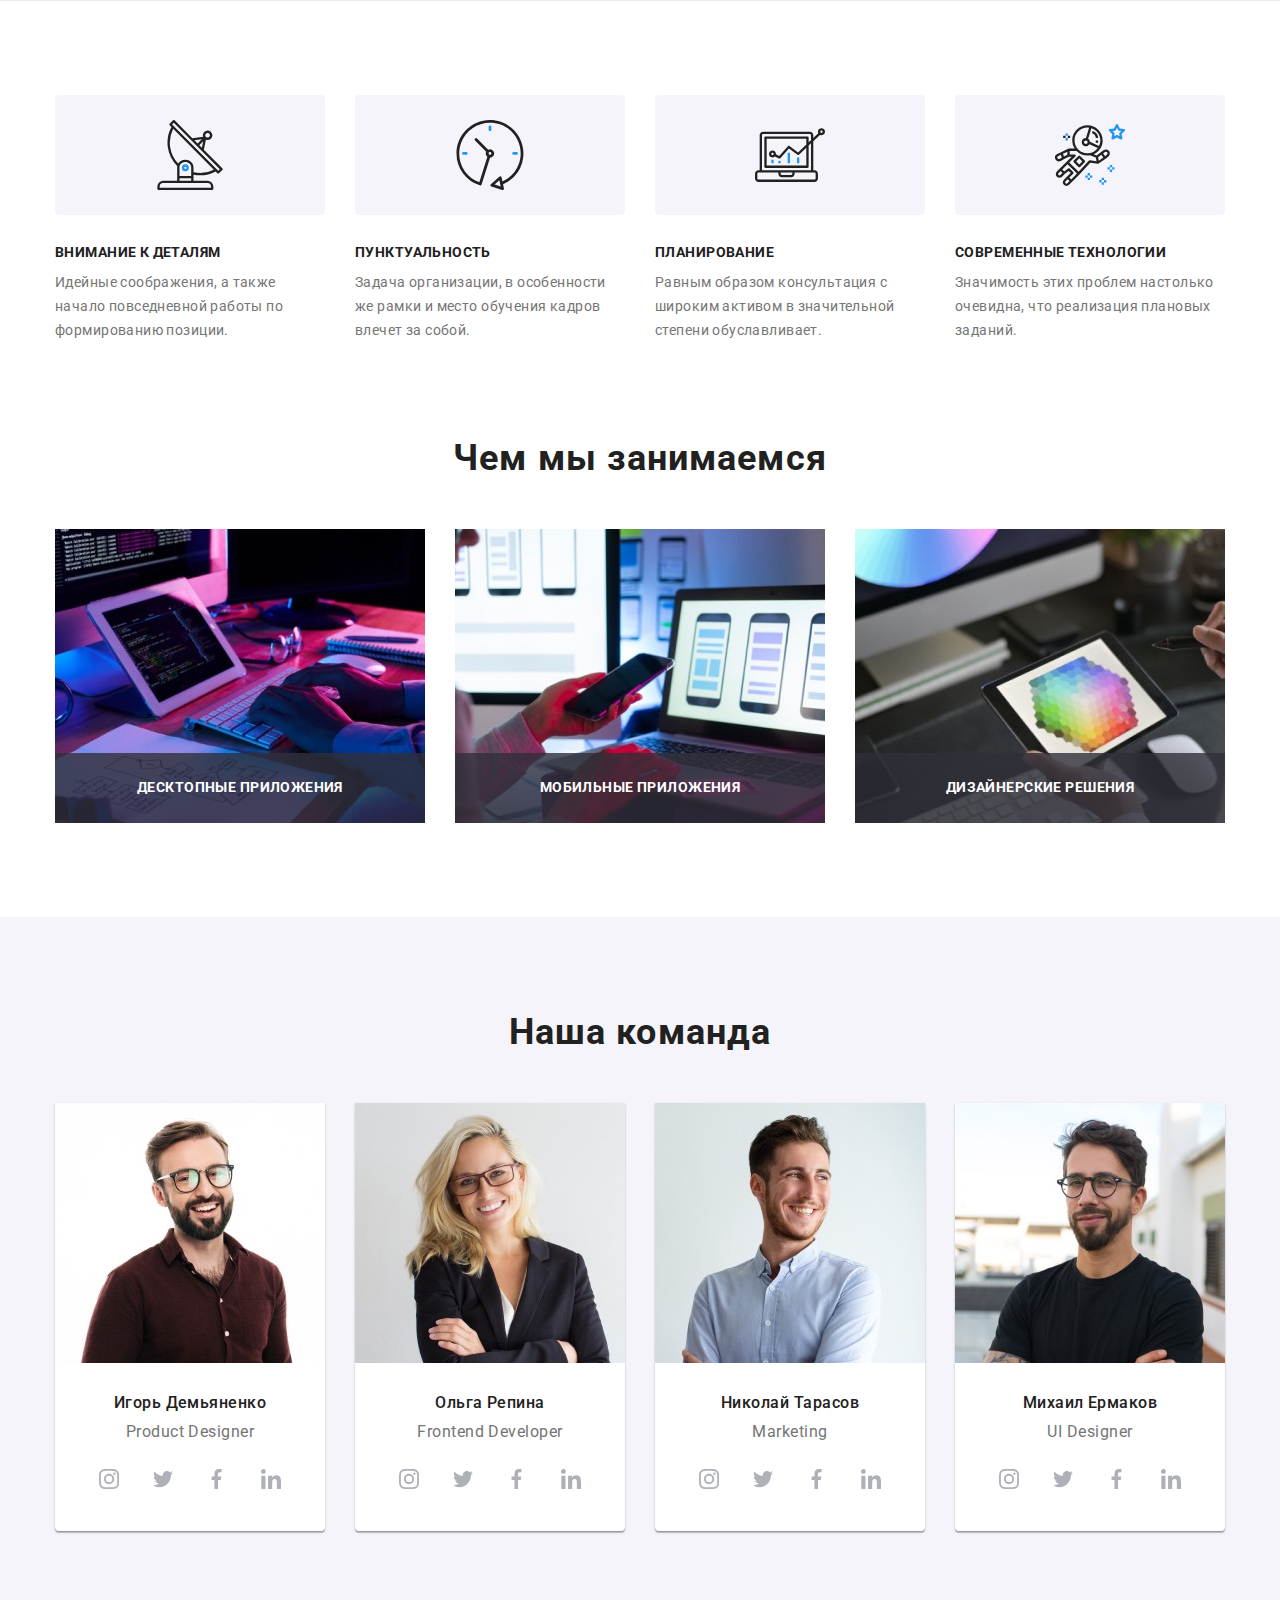
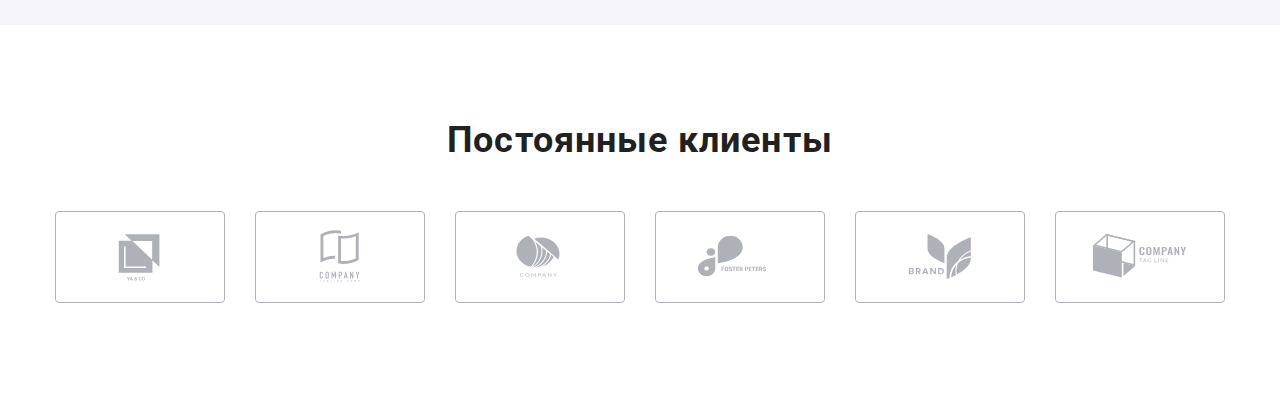
==== commit 873c3713: "підготовка до здачі дз" ====
--- a/index.html
+++ b/index.html
@@ -6,21 +6,26 @@
     <meta name="viewport" content="width=device-width, initial-scale=1.0">
     <title>Студия</title>
     
+    <!-- Стилі Googl Fonts  -->
+
     <link rel="preconnect" href="https://fonts.googleapis.com">
     <link rel="preconnect" href="https://fonts.gstatic.com" crossorigin>
     <link href="https://fonts.googleapis.com/css2?family=Raleway:wght@700&family=Roboto:wght@400;500;700;900&display=swap" 
     rel="stylesheet"/>
 
+    <!-- Нормалізатор -->
+
     <link rel="stylesheet" href="https://cdnjs.cloudflare.com/ajax/libs/modern-normalize/1.1.0/modern-normalize.min.css">
+
+    <!-- Підключення стилізації -->
 
     <link rel="stylesheet" href="./css/main.min.css">
 </head>
 
-<body>
-
+<body>                
     <header class="header">
 
-        <div class="header-container container">
+        <!-- <div class="header-container container">
 
             <nav class="header-navigation">
 
@@ -61,7 +66,7 @@
                         </a>
                     </li>
                 </ul>
-        </div>
+        </div> -->
 
     </header>
    
@@ -69,7 +74,7 @@
     <main>
 
     <!--Заголовок-->
-        <section class="hero">
+        <!-- <section class="hero">
 
             <div class="hero__container container">
                 <h1 class="hero__name">Эффективные решения для вашего бизнеса</h1>
@@ -165,7 +170,7 @@
                 </div>
             </div>
 
-        </section>
+        </section> -->
 
         
         <!--Особливості-->
@@ -229,17 +234,38 @@
 
                 <ul class="work__list list">
                     <li class="work__item"> 
-                            <img class="work__images" src="./images/one.jpg" alt="работа с ноутбуком" width="370">
+                            <img class="work__images" 
+                            srcset="./images/work/img-1_lg.jpg 1x, ./images/work/img-1_lg@2x.jpg 2x,"
+                            src="./images/work/img-1_lg.jpg" 
+                            alt="работа с ноутбуком" 
+                            width="370"
+                            height="294"
+                            loading="lazy">
+                            
                             <p class="work__text">Десктопные приложения</p>
                     </li>
 
                     <li class="work__item">
-                            <img class="work__images" src="./images/two.jpg" alt="работа с телефоном" width="370">
+                            <img class="work__images" 
+                            srcset="./images/work/img-2_lg.jpg 1x, ./images/work/img-2_lg@2x.jpg 2x,"
+                            src="./images/work/img-2_lg.jpg" 
+                            alt="работа с телефоном" 
+                            width="370"
+                            height="294"
+                            loading="lazy">
+
                             <p class="work__text">Мобильные приложения</p>
                         </li>
 
                     <li class="work__item"> 
-                            <img class="work__images" src="./images/thri.jpg" alt="работа с планшетом" width="370">
+                            <img class="work__images" 
+                            srcset="./images/work/img-3_lg.jpg 1x, ./images/work/img-3_lg@2x.jpg 2x,"
+                            src="./images/work/img-3_lg.jpg" 
+                            alt="работа с планшетом" 
+                            width="370"
+                            height="294"
+                            loading="lazy">
+
                             <p class="work__text">Дизайнерские решения</p>
                     </li>
                 </ul>
@@ -256,7 +282,31 @@
 
                 <ul class="team__list list">
                     <li class="team__item"> 
-                        <img class="team__images" src="./images/igor.jpg" alt="Игорь Демьяненко" width="270">
+                        <picture>
+                            <source 
+                            media="(min-width:1200px)"
+                            srcset="./images/team/img-1-270.jpg 1x, /images/team/img-1-270@2x.jpg 2x"
+                            type="image/jpg"
+                            /> 
+
+                            <source 
+                            media="(min-width:768px)"
+                            srcset="./images/team/img-1-354.jpg 1x, ./images/team/img-1-354@2x.jpg 2x"
+                            type="image/jpg"
+                            /> 
+
+                            <source 
+                            media="(max-width:767px)"
+                            srcset="./images/team/img-1-450.jpg 1x, ./images/team/img-1-450@2x.jpg 2x"
+                            type="image/jpg"
+                            /> 
+
+                            <img class="team__images" 
+                            src="./images/team/img-1-270.jpg" 
+                            alt="Игорь Демьяненко" 
+                            loading="lazy"/>
+                        </picture>
+
                         <div class="team--side">
                             <h3 class="team__name">Игорь Демьяненко</h3>
                             <p class="team__text" lang="en">Product Designer</p>
@@ -296,7 +346,31 @@
                     </li>
 
                     <li class="team__item"> 
-                        <img class="team__images" src="./images/olga.jpg" alt="Ольга Репина" width="270">
+                        <picture>
+                            <source 
+                            media="(min-width:1200px)"
+                            srcset="./images/team/img-2-270.jpg 1x, /images/team/img-2-270@2x.jpg 2x"
+                            type="image/jpg"
+                            /> 
+
+                            <source 
+                            media="(min-width:768px)"
+                            srcset="./images/team/img-2-354.jpg 1x, ./images/team/img-2-354@2x.jpg 2x"
+                            type="image/jpg"
+                            /> 
+
+                            <source 
+                            media="(max-width:767px)"
+                            srcset="./images/team/img-2-450.jpg 1x, ./images/team/img-2-450@2x.jpg 2x"
+                            type="image/jpg"
+                            /> 
+
+                            <img class="team__images" 
+                            src="./images/team/img-2-270.jpg" 
+                            alt="Ольга Репина" 
+                            loading="lazy"/>
+                        </picture>
+
                         <div class="team--side">
                             <h3 class="team__name">Ольга Репина</h3>
                             <p class="team__text" lang="en">Frontend Developer</p>
@@ -334,8 +408,33 @@
                     </div>
 
                     </li>
+
                     <li class="team__item"> 
-                        <img class="team__images" src="./images/nikolay.jpg" alt="Николай Тарасов" width="270">
+                        <picture>
+                            <source 
+                            media="(min-width:1200px)"
+                            srcset="./images/team/img-3-270.jpg 1x, /images/team/img-3-270@2x.jpg 2x"
+                            type="image/jpg"
+                            /> 
+
+                            <source 
+                            media="(min-width:768px)"
+                            srcset="./images/team/img-3-354.jpg 1x, ./images/team/img-3-354@2x.jpg 2x"
+                            type="image/jpg"
+                            /> 
+
+                            <source 
+                            media="(max-width:767px)"
+                            srcset="./images/team/img-3-450.jpg 1x, ./images/team/img-3-450@2x.jpg 2x"
+                            type="image/jpg"
+                            /> 
+
+                            <img class="team__images" 
+                            src="./images/team/img-3-270.jpg" 
+                            alt="Николай Тарасов" 
+                            loading="lazy"/>
+                        </picture>
+
                         <div class="team--side">
                             <h3 class="team__name">Николай Тарасов</h3>
                             <p class="team__text" lang="en">Marketing</p>
@@ -372,9 +471,34 @@
                             </ul>
                         </div>
                     </li>
+                    
                     <li class="team__item"> 
-                        <img class="team__images" src="./images/mikhailo.jpg" alt="Михаил Ермаков" width="270">
-                        <div class="team--side">
+                        <picture>
+                            <source 
+                            media="(min-width:1200px)"
+                            srcset="./images/team/img-4-270.jpg 1x, /images/team/img-4-270@2x.jpg 2x"
+                            type="image/jpg"
+                            /> 
+
+                            <source 
+                            media="(min-width:768px)"
+                            srcset="./images/team/img-4-354.jpg 1x, ./images/team/img-4-354@2x.jpg 2x"
+                            type="image/jpg"
+                            /> 
+
+                            <source 
+                            media="(max-width:767px)"
+                            srcset="./images/team/img-4-450.jpg 1x, ./images/team/img-4-450@2x.jpg 2x"
+                            type="image/jpg"
+                            /> 
+
+                            <img class="team__images" 
+                            src="./images/team/img-4-270.jpg" 
+                            alt="Михаил Ермаков" 
+                            loading="lazy"/>
+                        </picture>
+
+                            <div class="team--side">
                             <h3 class="team__name">Михаил Ермаков</h3>
                             <p class="team__text" lang="en">UI Designer</p>
 
@@ -480,7 +604,7 @@
     </main>
 
     <!--Адреса-->
-    <footer class="my-adrs">
+    <!-- <footer class="my-adrs">
         
         <div class="container adrs-container">
 
@@ -567,7 +691,7 @@
             </div>
 
         </div>
-    </footer>
+    </footer> -->
 
 
         <script src="./js/modal.js"></script>
--- a/css/main.min.css
+++ b/css/main.min.css
@@ -1,2 +1,2 @@
-:root{--style-basis:#212121;--style-text:#757575;--style-fon-white:#FFFFFF;--style-blue:#2196F3;--style-black:#000000;--style-button:#F5F4FA;--style-button-secondary:#188ce8;--fon-titl-adr:#2F303A;--br-pr-style: #EEEEEE;--social-st:#AFB1B8;--animation: 250ms cubic-bezier(0.4, 0, 0.2, 1)}.visually-hidden{position:absolute;width:1px;height:1px;margin:-1px;border:0;padding:0;white-space:nowrap;-webkit-clip-path:inset(100%);clip-path:inset(100%);clip:rect(0 0 0 0);overflow:hidden}body{color:var(--style-basis);background-color:var(--style-fon-white);font-family:Roboto, sans-serif}.container{margin-left:auto;margin-right:auto;width:1200px;padding-left:15px;padding-right:15px;outline:1px solid red}.section{padding-top:94px;padding-bottom:94px}h1,h2,h3,ul,p{margin:0}.section.no-padding{padding-top:0px}.list{margin:0;padding:0;list-style:none}.logo{margin-right:93px;padding-top:24px;padding-bottom:24px;color:var(--style-blue);font-family:Raleway, sans-serif;font-weight:700;font-size:26px;line-height:1.19;letter-spacing:0.03em;text-decoration:none}.logo-footer{display:block;margin:0;padding:0;margin-bottom:20px}.logo--black{color:var(--style-black)}.logo-footer--white{color:var(--style-fon-white)}.button-title{display:inline-block;border:1px solid transparent;border-radius:4px;padding:10px 32px;min-width:200px;font-family:Roboto, sans-serif;font-weight:700;font-size:16px;line-height:1.88;letter-spacing:0.06em;text-align:center;cursor:pointer;color:var(--style-fon-white);background:var(--style-blue);-webkit-transition:background-color var(--animation);transition:background-color var(--animation)}.button-title:hover,.button-title:focus{background-color:var(--style-button-secondary)}.button-nav{display:-webkit-box;display:-ms-flexbox;display:flex;-webkit-box-pack:center;-ms-flex-pack:center;justify-content:center;-webkit-box-align:center;-ms-flex-align:center;align-items:center;margin-bottom:50px;padding-left:0}.button-nav:last-child{margin-right:0px}.button-list:not(:last-child){margin-right:8px}.button-one{display:inline-block;border:none;border-radius:4px;padding:6px 22px;min-width:73px;color:var(--style-fon-white);background-color:var(--style-blue);font-family:Roboto, sans-serif;font-weight:500;font-size:16px;line-height:1.63;cursor:pointer;-webkit-transition:-webkit-box-shadow var(--animation);transition:-webkit-box-shadow var(--animation);transition:box-shadow var(--animation);transition:box-shadow var(--animation), -webkit-box-shadow var(--animation)}.button-one:hover,.button-one:focus{-webkit-box-shadow:0px 3px 1px rgba(0,0,0,0.1),0px 1px 2px rgba(0,0,0,0.08),0px 2px 2px rgba(0,0,0,0.12);box-shadow:0px 3px 1px rgba(0,0,0,0.1),0px 1px 2px rgba(0,0,0,0.08),0px 2px 2px rgba(0,0,0,0.12)}.button{display:inline-block;border:none;border-radius:4px;padding:6px 22px;min-width:103px;color:var(--style-basis);background-color:var(--style-button);font-family:Roboto, sans-serif;font-weight:500;font-size:16px;line-height:1.63;letter-spacing:0.03em;cursor:pointer;-webkit-transition:background-color var(--animation),color var(--animation),-webkit-box-shadow var(--animation);transition:background-color var(--animation),color var(--animation),-webkit-box-shadow var(--animation);transition:background-color var(--animation),color var(--animation),box-shadow var(--animation);transition:background-color var(--animation),color var(--animation),box-shadow var(--animation),-webkit-box-shadow var(--animation)}.button:hover,.button:focus{background-color:var(--style-blue);color:var(--style-fon-white);-webkit-box-shadow:0px 3px 1px rgba(0,0,0,0.1),0px 1px 2px rgba(0,0,0,0.08),0px 2px 2px rgba(0,0,0,0.12);box-shadow:0px 3px 1px rgba(0,0,0,0.1),0px 1px 2px rgba(0,0,0,0.08),0px 2px 2px rgba(0,0,0,0.12)}.backdrop{position:fixed;top:0;left:0;width:100%;height:100%;background-color:rgba(0,0,0,0.2);-webkit-transition:opacity var(--animation),visibility var(--animation);transition:opacity var(--animation),visibility var(--animation)}.backdrop.is-hidden{opacity:0;visibility:hidden;pointer-events:none}.modal-wrapper{position:absolute;top:50%;left:50%;-webkit-transform:translate(-50%, -50%);transform:translate(-50%, -50%);width:528px;padding:40px;z-index:10;background-color:var(--style-fon-white);border-radius:4px;-webkit-box-shadow:0px 1px 3px rgba(0,0,0,0.12),0px 1px 1px rgba(0,0,0,0.14),0px 2px 1px rgba(0,0,0,0.2);box-shadow:0px 1px 3px rgba(0,0,0,0.12),0px 1px 1px rgba(0,0,0,0.14),0px 2px 1px rgba(0,0,0,0.2)}.modal-btn{position:absolute;top:8px;right:8px;display:-webkit-box;display:-ms-flexbox;display:flex;-webkit-box-align:center;-ms-flex-align:center;align-items:center;-webkit-box-pack:center;-ms-flex-pack:center;justify-content:center;width:30px;height:30px;padding:0;border:1px solid rgba(0,0,0,0.1);border-radius:50%;fill:currentColor;background-color:transparent;cursor:pointer;-webkit-transition:color var(--animation);transition:color var(--animation)}.modal-btn:hover,.modal-btn:focus{color:var(--style-blue)}.modal-title{display:-webkit-box;display:-ms-flexbox;display:flex;-webkit-box-pack:center;-ms-flex-pack:center;justify-content:center;-webkit-box-align:center;-ms-flex-align:center;align-items:center;margin-bottom:12px;font-weight:700;font-size:20px;line-height:1.15;letter-spacing:0.03em;color:var(--style-basis)}.modal-form{text-align:center}.form-modal-group{display:block;text-align:left;margin-bottom:10px}.form-modal-label{display:inline-block;margin-bottom:4px;font-weight:400;font-size:12px;line-height:1.17;letter-spacing:0.01em;color:var(--style-text)}.form-modal-conteiner{position:relative;display:block}.form-modal-icon{display:-webkit-box;display:-ms-flexbox;display:flex;width:100%;height:40px;padding:12px 42px;color:var(--style-basis);border:1px solid rgba(33,33,33,0.2);border-radius:4px;cursor:pointer;-webkit-transition:border-color var(--animation);transition:border-color var(--animation)}.form-modal-group:focus-within .form-modal-icon,.form-modal-group:focus-within .form-comments{outline:0;border-color:var(--style-blue)}.form-modal-icon:hover,.form-comments:hover{border-color:var(--style-blue)}.form-img{position:absolute;top:50%;left:12px;-webkit-transform:translateY(-50%);transform:translateY(-50%);color:var(--style-basis);fill:currentColor;-webkit-transition:color var(--animation);transition:color var(--animation)}.form-modal-group:focus-within .form-img{color:var(--style-blue)}.form-img:hover{color:var(--style-blue)}.form-modal-group.comments{margin-bottom:20px}.form-comments{display:-webkit-box;display:-ms-flexbox;display:flex;width:100%;height:120px;padding:12px 16px;resize:none;color:rgba(117,117,117,0.5);border:1px solid rgba(33,33,33,0.2);border-radius:4px;-webkit-transition:border-color var(--animation);transition:border-color var(--animation)}.form-checkbox{display:-webkit-box;display:-ms-flexbox;display:flex;-webkit-box-pack:center;-ms-flex-pack:center;justify-content:center;-webkit-box-align:center;-ms-flex-align:center;align-items:center;margin-bottom:30px}.checkbox-conteiner{position:relative;display:block;width:16px;height:15px;margin-right:7px;cursor:pointer}.checkbox-img-one{position:absolute;display:block;top:0;left:0;width:16px;height:15px;-webkit-box-pack:center;-ms-flex-pack:center;justify-content:center;-webkit-box-align:center;-ms-flex-align:center;align-items:center;border-radius:2px;opacity:0;-webkit-transform:scale(0.2);transform:scale(0.2);-webkit-transition:opacity var(--animation),background-color var(--animation),-webkit-transform var(--animation);transition:opacity var(--animation),background-color var(--animation),-webkit-transform var(--animation);transition:transform var(--animation),opacity var(--animation),background-color var(--animation);transition:transform var(--animation),opacity var(--animation),background-color var(--animation),-webkit-transform var(--animation)}.input-checkbox:checked+.checkbox-img-one{opacity:1;-webkit-transform:scale(1);transform:scale(1);background-color:var(--style-blue)}.checkbox-img-two{position:absolute;display:block;top:0;left:0;width:16px;height:15px;border:2px solid var(--style-basis);border-radius:2px;-webkit-transition:border-color var(--animation);transition:border-color var(--animation)}.input-checkbox:focus ~ .checkbox-img-two,.input-checkbox:hover ~ .checkbox-img-two{border-color:var(--style-blue)}.checkbox-text{font-weight:400;font-size:14px;line-height:1.7;letter-spacing:0.03em;color:var(--style-text)}.checkbox-text-link{font-weight:400;font-size:14px;line-height:1.7;letter-spacing:0.03em;-webkit-text-decoration-line:underline;text-decoration-line:underline;color:var(--style-blue)}.ok-btn{min-width:200px;padding:10px 55px 10px 56px;font-weight:700;font-size:16px;line-height:1.88;letter-spacing:0.06em;color:var(--style-fon-white);background-color:var(--style-blue);cursor:pointer;-webkit-box-shadow:0px 4px 4px rgba(0,0,0,0.15);box-shadow:0px 4px 4px rgba(0,0,0,0.15);border-width:0;border-radius:4px;-webkit-transition:background-color var(--animation);transition:background-color var(--animation)}.ok-btn:hover,.ok-btn:focus{background-color:#188CE8}.socials{display:-webkit-box;display:-ms-flexbox;display:flex;-webkit-box-pack:center;-ms-flex-pack:center;justify-content:center;-webkit-box-align:center;-ms-flex-align:center;align-items:center;padding-left:0;margin:0}.socials__item:not(:last-child){margin-right:10px}.socials__link{display:-webkit-box;display:-ms-flexbox;display:flex;-webkit-box-pack:center;-ms-flex-pack:center;justify-content:center;-webkit-box-align:center;-ms-flex-align:center;align-items:center;width:44px;height:44px;background-color:var(--style-fon-white);color:var(--social-st);fill:currentColor;-webkit-transition:background-color var(--animation),fill var(--animation);transition:background-color var(--animation),fill var(--animation);border-radius:50%}.socials__link:hover,.socials__link:focus{background-color:var(--style-blue);color:var(--style-fon-white)}.socials__icon{fill:currentColor;-webkit-transition:fill var(--animation);transition:fill var(--animation)}.socials-footer{margin-left:70px}.socials-footer_name{margin-bottom:20px;font-weight:700;font-size:14px;line-height:16px;letter-spacing:0.03em;text-transform:uppercase;color:var(--style-fon-white)}.socials-footer__link{background-color:rgba(255,255,255,0.1);color:var(--style-fon-white);-webkit-transition:background-color var(--animation);transition:background-color var(--animation)}.form-footer{margin-left:auto}.form-footer .form-title{margin-bottom:20px;font-weight:700;font-size:14px;line-height:1.14;letter-spacing:0.03em;text-transform:uppercase;color:var(--style-fon-white)}.contact-form{display:-webkit-box;display:-ms-flexbox;display:flex}.contact-group{display:-webkit-box;display:-ms-flexbox;display:flex;-webkit-box-pack:center;-ms-flex-pack:center;justify-content:center;-webkit-box-align:center;-ms-flex-align:center;align-items:center}.contact-input{height:50px;width:358px;padding:15px 16px;overflow:hidden;font-size:16px;line-height:1.25;letter-spacing:0.03em;color:rgba(255,255,255,0.6);background-color:transparent;border:1px solid rgba(255,255,255,0.3);-webkit-filter:drop-shadow(0px 4px 4px rgba(0,0,0,0.15));filter:drop-shadow(0px 4px 4px rgba(0,0,0,0.15));border-radius:4px;font-weight:400}.contact-btn{margin-left:12px;height:50px;width:200px;padding:0;-webkit-box-align:center;-ms-flex-align:center;align-items:center;text-align:center;font-weight:700;font-size:16px;line-height:1.88;letter-spacing:0.06em;cursor:pointer;color:var(--style-fon-white);background-color:var(--style-blue);-webkit-box-shadow:0px 4px 4px rgba(0,0,0,0.15);box-shadow:0px 4px 4px rgba(0,0,0,0.15);border-radius:4px;border-width:0;-webkit-transition:background-color var(--animation);transition:background-color var(--animation)}.contact-btn:hover,.contact-btn:focus{background-color:#188CE8}.contact-btn-footer{display:-webkit-box;display:-ms-flexbox;display:flex;-webkit-box-pack:center;-ms-flex-pack:center;justify-content:center;-webkit-box-align:center;-ms-flex-align:center;align-items:center}.contact-icon{margin-left:10px}.header{display:block;top:0;left:0;width:100%;background-color:var(--style-fon-white);border-bottom:1px solid #ececec}.header-container{display:-webkit-box;display:-ms-flexbox;display:flex}.header-navigation{display:-webkit-box;display:-ms-flexbox;display:flex;-webkit-box-align:center;-ms-flex-align:center;align-items:center}.header-navigation__list{display:-webkit-box;display:-ms-flexbox;display:flex;-webkit-box-align:center;-ms-flex-align:center;align-items:center;font-weight:500;font-size:14px;line-height:1.14;letter-spacing:0.02em}.header-navigation__item{margin-right:50px;-webkit-box-align:center;-ms-flex-align:center;align-items:center}.header-navigation__item:last-child{margin-right:0px}.header-navigation__link{position:relative;display:block;padding-top:32px;padding-bottom:32px;color:var(--style-basis);-webkit-transition:color var(--animation);transition:color var(--animation);text-decoration:none}.header-navigation__link:hover,.header-navigation__link:focus{color:var(--style-blue)}.header-navigation__link--current{color:var(--style-blue)}.header-navigation__link--current::after{position:absolute;content:"";bottom:0;left:0;display:block;width:100%;height:4px;background-color:var(--style-blue);border-radius:2px}.header-contacts{display:-webkit-box;display:-ms-flexbox;display:flex;margin-left:auto;-webkit-box-align:center;-ms-flex-align:center;align-items:center;font-weight:500;font-size:14px;line-height:1.14;letter-spacing:0.02em}.header-contacts__item:not(:last-child){margin-right:50px}.header-contacts__link{display:-webkit-box;display:-ms-flexbox;display:flex;padding-top:32px;padding-bottom:32px;-webkit-box-align:center;-ms-flex-align:center;align-items:center;color:var(--style-text);-webkit-transition:color var(--animation),fill var(--animation);transition:color var(--animation),fill var(--animation);text-decoration:none}.header-contacts__link:hover,.header-contacts__link:focus{color:var(--style-blue)}.header-contacts__icon{margin-right:10px;-webkit-box-align:center;-ms-flex-align:center;align-items:center;fill:currentColor}.header-contacts__icon:hover,.header-contacts__icon:focus{color:var(--style-blue)}.hero{max-width:1600px;height:600px;margin-left:auto;margin-right:auto;padding-top:200px;padding-bottom:200px;text-align:center;background-image:-webkit-gradient(linear, left top, left bottom, from(rgba(47,48,58,0.4)), to(rgba(47,48,58,0.4))),url(../images/fon.jpg);background-image:linear-gradient(rgba(47,48,58,0.4), rgba(47,48,58,0.4)),url(../images/fon.jpg);background-repeat:no-repeat;background-position:center;background-size:cover}.hero__name{margin-top:0;margin-bottom:30px;margin-right:auto;margin-left:auto;max-width:696px;text-align:center;color:var(--style-fon-white);font-weight:900;font-size:44px;line-height:1.36;letter-spacing:0.06em;text-transform:uppercase}.features__list{display:-webkit-box;display:-ms-flexbox;display:flex}.features__item{width:270px}.features__item:not(:last-child){margin-right:30px}.features__icon{display:-webkit-box;display:-ms-flexbox;display:flex;-webkit-box-pack:center;-ms-flex-pack:center;justify-content:center;-webkit-box-align:center;-ms-flex-align:center;align-items:center;margin-bottom:30px;width:270px;height:120px;color:var(--style-basis);background-color:var(--style-button);border-radius:4px}.features__img{fill:currentColor}.features__name{margin-bottom:10px;font-weight:700;font-size:14px;line-height:1.14;letter-spacing:0.03em;text-transform:uppercase}.features__text{color:var(--style-text);font-size:14px;line-height:1.71;letter-spacing:0.03em}.work__name{margin-bottom:50px;font-weight:700;font-size:36px;line-height:1.17;letter-spacing:0.03em;text-align:center}.work__list{display:-webkit-box;display:-ms-flexbox;display:flex;-webkit-box-pack:justify;-ms-flex-pack:justify;justify-content:space-between}.work__item{position:relative;z-index:8;margin-right:30px}.work__item:last-child{margin-right:0px}.work__images{display:block;max-width:100%;height:auto}.work__text{position:absolute;bottom:0;left:0;width:100%;height:70px;display:-webkit-box;display:-ms-flexbox;display:flex;-webkit-box-pack:center;-ms-flex-pack:center;justify-content:center;-webkit-box-align:center;-ms-flex-align:center;align-items:center;color:var(--style-fon-white);background-color:rgba(47,48,58,0.8);font-weight:700;font-size:14px;line-height:1.14;text-align:center;letter-spacing:0.03em;text-transform:uppercase}.team{text-align:center;background-color:var(--style-button)}.team__title{margin-bottom:50px;font-weight:700;font-size:36px;line-height:1.17;letter-spacing:0.03em;text-align:center}.team__list{display:-webkit-box;display:-ms-flexbox;display:flex;-webkit-box-pack:justify;-ms-flex-pack:justify;justify-content:space-between}.team__item{width:370px;background-color:var(--style-fon-white);-webkit-box-shadow:0px 1px 3px rgba(0,0,0,0.12),0px 1px 1px rgba(0,0,0,0.14),0px 2px 1px rgba(0,0,0,0.2);box-shadow:0px 1px 3px rgba(0,0,0,0.12),0px 1px 1px rgba(0,0,0,0.14),0px 2px 1px rgba(0,0,0,0.2);border-radius:0px 0px 4px 4px}.team__item:not(:last-child){margin-right:30px}.team__images{display:block;max-width:100%;height:auto}.team--side{padding:30px 32px}.team__name{margin-bottom:10px;font-weight:500;font-size:16px;line-height:1.19;letter-spacing:0.03em}.team__text{margin-bottom:16px;color:var(--style-text);font-size:16px;line-height:1.19;letter-spacing:0.03em}.gallery__title{margin-bottom:50px;font-weight:700;font-size:36px;line-height:1.17;letter-spacing:0.03em;text-align:center}.gallery__list{display:-webkit-box;display:-ms-flexbox;display:flex;-webkit-box-pack:center;-ms-flex-pack:center;justify-content:center;-webkit-box-align:center;-ms-flex-align:center;align-items:center}.gallery__item:not(:last-child){margin-right:30px}.gallery__link{display:-webkit-box;display:-ms-flexbox;display:flex;-webkit-box-pack:center;-ms-flex-pack:center;justify-content:center;-webkit-box-align:center;-ms-flex-align:center;align-items:center;width:170px;height:92px;background-color:var(--style-fon-white);color:var(--social-st);border:1px solid var(--social-st);border-radius:4px;-webkit-transition:border var(--animation) color var(--animation);transition:border var(--animation) color var(--animation)}.gallery__link:hover,.gallery__link:focus{border:1px solid var(--style-blue);color:var(--style-blue)}.gallery__img{fill:currentColor;-webkit-transition:fill var(--animation);transition:fill var(--animation)}.main-portfolio{border-bottom:1px solid #ECECEC}.portfolio__list{display:-webkit-box;display:-ms-flexbox;display:flex;-ms-flex-wrap:wrap;flex-wrap:wrap;margin:-15px}.portfolio__item{margin:15px;min-width:370px;-ms-flex-preferred-size:calc((100% - 120px) / 3);flex-basis:calc((100% - 120px) / 3);background:var(--style-fon-white);border:1px solid var(--br-pr-style)}.portfolio__link{display:inline-block;cursor:pointer;text-decoration:none;-webkit-transition:-webkit-box-shadow var(--animation);transition:-webkit-box-shadow var(--animation);transition:box-shadow var(--animation);transition:box-shadow var(--animation), -webkit-box-shadow var(--animation)}.portfolio__link :hover,.portfolio__link :focus{-webkit-box-shadow:0px 1px 1px rgba(0,0,0,0.12),0px 4px 4px rgba(0,0,0,0.06),1px 4px 6px rgba(0,0,0,0.16);box-shadow:0px 1px 1px rgba(0,0,0,0.12),0px 4px 4px rgba(0,0,0,0.06),1px 4px 6px rgba(0,0,0,0.16)}.portfolio__images{display:block;max-width:100%;height:auto}.portfolio__group-anamation{position:relative;overflow:hidden}.portfolio__animation-text{display:block;position:absolute;left:0;top:0;width:100%;height:100%;padding:63px 24px;font-weight:400;font-size:18px;line-height:1.56;letter-spacing:0.03em;color:var(--style-fon-white);background-color:rgba(33,150,243,0.9);opacity:0;-webkit-transform:translateY(100%);transform:translateY(100%);-webkit-transition:opacity var(--animation),-webkit-transform var(--animation);transition:opacity var(--animation),-webkit-transform var(--animation);transition:transform var(--animation),opacity var(--animation);transition:transform var(--animation),opacity var(--animation),-webkit-transform var(--animation)}.portfolio__link:hover .portfolio__animation-text,.portfolio__link:focus .portfolio__animation-text{opacity:1;-webkit-transform:translateY(0);transform:translateY(0)}.portfolio__group{padding:20px 24px}.portfolio__name{font-weight:700;font-size:18px;line-height:2;letter-spacing:0.06em;color:var(--style-basis)}.portfolio__text{font-size:16px;line-height:1.88;letter-spacing:0.03em;color:var(--style-text)}.my-adrs{background-color:var(--fon-titl-adr);padding-top:60px;padding-bottom:60px}.adrs-container{display:-webkit-box;display:-ms-flexbox;display:flex;-webkit-box-pack:start;-ms-flex-pack:start;justify-content:flex-start;-webkit-box-align:baseline;-ms-flex-align:baseline;align-items:baseline}.adr-group{width:231px}.adrs{margin-bottom:9px;color:var(--style-fon-white);font-size:14px;line-height:1.71;letter-spacing:0.03em;font-style:normal}.adrs-list:not(:last-child){margin-bottom:9px}.adrs-auth{color:rgba(255,255,255,0.6);font-size:14px;line-height:1.71;letter-spacing:0.03em;font-style:normal;text-decoration:none;-webkit-transition:color var(--animation);transition:color var(--animation)}.adrs-auth:hover,.adrs-auth:focus{color:var(--style-blue)}
+:root{--style-basis:#212121;--style-text:#757575;--style-fon-white:#FFFFFF;--style-blue:#2196F3;--style-black:#000000;--style-button:#F5F4FA;--style-button-secondary:#188ce8;--fon-titl-adr:#2F303A;--br-pr-style: #EEEEEE;--social-st:#AFB1B8;--animation: 250ms cubic-bezier(0.4, 0, 0.2, 1)}.visually-hidden{position:absolute;width:1px;height:1px;margin:-1px;border:0;padding:0;white-space:nowrap;-webkit-clip-path:inset(100%);clip-path:inset(100%);clip:rect(0 0 0 0);overflow:hidden}body{color:var(--style-basis);background-color:var(--style-fon-white);font-family:Roboto, sans-serif}.container{margin-left:auto;margin-right:auto;padding-left:15px;padding-right:15px}@media screen and (min-width: 480px){.container{width:480px}}@media screen and (min-width: 768px){.container{width:768px}}@media screen and (min-width: 1200px){.container{width:1200px}}.section{padding-top:60px;padding-bottom:60px}@media screen and (min-width: 1200px){.section{padding-top:94px;padding-bottom:94px}}h1,h2,h3,ul,p{margin:0}.section.no-padding{padding-top:0px}.list{margin:0;padding:0;list-style:none}.logo{margin-right:93px;padding-top:24px;padding-bottom:24px;color:var(--style-blue);font-family:Raleway, sans-serif;font-weight:700;font-size:26px;line-height:1.19;letter-spacing:0.03em;text-decoration:none}.logo-footer{display:block;margin:0;padding:0;margin-bottom:20px}.logo--black{color:var(--style-black)}.logo-footer--white{color:var(--style-fon-white)}.button-title{display:inline-block;border:1px solid transparent;border-radius:4px;padding:10px 32px;min-width:200px;font-family:Roboto, sans-serif;font-weight:700;font-size:16px;line-height:1.88;letter-spacing:0.06em;text-align:center;cursor:pointer;color:var(--style-fon-white);background:var(--style-blue);-webkit-transition:background-color var(--animation);transition:background-color var(--animation)}.button-title:hover,.button-title:focus{background-color:var(--style-button-secondary)}.button-nav{display:-webkit-box;display:-ms-flexbox;display:flex;-webkit-box-pack:center;-ms-flex-pack:center;justify-content:center;-webkit-box-align:center;-ms-flex-align:center;align-items:center;margin-bottom:50px;padding-left:0}.button-nav:last-child{margin-right:0px}.button-list:not(:last-child){margin-right:8px}.button-one{display:inline-block;border:none;border-radius:4px;padding:6px 22px;min-width:73px;color:var(--style-fon-white);background-color:var(--style-blue);font-family:Roboto, sans-serif;font-weight:500;font-size:16px;line-height:1.63;cursor:pointer;-webkit-transition:-webkit-box-shadow var(--animation);transition:-webkit-box-shadow var(--animation);transition:box-shadow var(--animation);transition:box-shadow var(--animation), -webkit-box-shadow var(--animation)}.button-one:hover,.button-one:focus{-webkit-box-shadow:0px 3px 1px rgba(0,0,0,0.1),0px 1px 2px rgba(0,0,0,0.08),0px 2px 2px rgba(0,0,0,0.12);box-shadow:0px 3px 1px rgba(0,0,0,0.1),0px 1px 2px rgba(0,0,0,0.08),0px 2px 2px rgba(0,0,0,0.12)}.button{display:inline-block;border:none;border-radius:4px;padding:6px 22px;min-width:103px;color:var(--style-basis);background-color:var(--style-button);font-family:Roboto, sans-serif;font-weight:500;font-size:16px;line-height:1.63;letter-spacing:0.03em;cursor:pointer;-webkit-transition:background-color var(--animation),color var(--animation),-webkit-box-shadow var(--animation);transition:background-color var(--animation),color var(--animation),-webkit-box-shadow var(--animation);transition:background-color var(--animation),color var(--animation),box-shadow var(--animation);transition:background-color var(--animation),color var(--animation),box-shadow var(--animation),-webkit-box-shadow var(--animation)}.button:hover,.button:focus{background-color:var(--style-blue);color:var(--style-fon-white);-webkit-box-shadow:0px 3px 1px rgba(0,0,0,0.1),0px 1px 2px rgba(0,0,0,0.08),0px 2px 2px rgba(0,0,0,0.12);box-shadow:0px 3px 1px rgba(0,0,0,0.1),0px 1px 2px rgba(0,0,0,0.08),0px 2px 2px rgba(0,0,0,0.12)}.backdrop{position:fixed;top:0;left:0;width:100%;height:100%;background-color:rgba(0,0,0,0.2);-webkit-transition:opacity var(--animation),visibility var(--animation);transition:opacity var(--animation),visibility var(--animation)}.backdrop.is-hidden{opacity:0;visibility:hidden;pointer-events:none}.modal-wrapper{position:absolute;top:50%;left:50%;-webkit-transform:translate(-50%, -50%);transform:translate(-50%, -50%);width:528px;padding:40px;z-index:10;background-color:var(--style-fon-white);border-radius:4px;-webkit-box-shadow:0px 1px 3px rgba(0,0,0,0.12),0px 1px 1px rgba(0,0,0,0.14),0px 2px 1px rgba(0,0,0,0.2);box-shadow:0px 1px 3px rgba(0,0,0,0.12),0px 1px 1px rgba(0,0,0,0.14),0px 2px 1px rgba(0,0,0,0.2)}.modal-btn{position:absolute;top:8px;right:8px;display:-webkit-box;display:-ms-flexbox;display:flex;-webkit-box-align:center;-ms-flex-align:center;align-items:center;-webkit-box-pack:center;-ms-flex-pack:center;justify-content:center;width:30px;height:30px;padding:0;border:1px solid rgba(0,0,0,0.1);border-radius:50%;fill:currentColor;background-color:transparent;cursor:pointer;-webkit-transition:color var(--animation);transition:color var(--animation)}.modal-btn:hover,.modal-btn:focus{color:var(--style-blue)}.modal-title{display:-webkit-box;display:-ms-flexbox;display:flex;-webkit-box-pack:center;-ms-flex-pack:center;justify-content:center;-webkit-box-align:center;-ms-flex-align:center;align-items:center;margin-bottom:12px;font-weight:700;font-size:20px;line-height:1.15;letter-spacing:0.03em;color:var(--style-basis)}.modal-form{text-align:center}.form-modal-group{display:block;text-align:left;margin-bottom:10px}.form-modal-label{display:inline-block;margin-bottom:4px;font-weight:400;font-size:12px;line-height:1.17;letter-spacing:0.01em;color:var(--style-text)}.form-modal-conteiner{position:relative;display:block}.form-modal-icon{display:-webkit-box;display:-ms-flexbox;display:flex;width:100%;height:40px;padding:12px 42px;color:var(--style-basis);border:1px solid rgba(33,33,33,0.2);border-radius:4px;cursor:pointer;-webkit-transition:border-color var(--animation);transition:border-color var(--animation)}.form-modal-group:focus-within .form-modal-icon,.form-modal-group:focus-within .form-comments{outline:0;border-color:var(--style-blue)}.form-modal-icon:hover,.form-comments:hover{border-color:var(--style-blue)}.form-img{position:absolute;top:50%;left:12px;-webkit-transform:translateY(-50%);transform:translateY(-50%);color:var(--style-basis);fill:currentColor;-webkit-transition:color var(--animation);transition:color var(--animation)}.form-modal-group:focus-within .form-img{color:var(--style-blue)}.form-img:hover{color:var(--style-blue)}.form-modal-group.comments{margin-bottom:20px}.form-comments{display:-webkit-box;display:-ms-flexbox;display:flex;width:100%;height:120px;padding:12px 16px;resize:none;color:rgba(117,117,117,0.5);border:1px solid rgba(33,33,33,0.2);border-radius:4px;-webkit-transition:border-color var(--animation);transition:border-color var(--animation)}.form-checkbox{display:-webkit-box;display:-ms-flexbox;display:flex;-webkit-box-pack:center;-ms-flex-pack:center;justify-content:center;-webkit-box-align:center;-ms-flex-align:center;align-items:center;margin-bottom:30px}.checkbox-conteiner{position:relative;display:block;width:16px;height:15px;margin-right:7px;cursor:pointer}.checkbox-img-one{position:absolute;display:block;top:0;left:0;width:16px;height:15px;-webkit-box-pack:center;-ms-flex-pack:center;justify-content:center;-webkit-box-align:center;-ms-flex-align:center;align-items:center;border-radius:2px;opacity:0;-webkit-transform:scale(0.2);transform:scale(0.2);-webkit-transition:opacity var(--animation),background-color var(--animation),-webkit-transform var(--animation);transition:opacity var(--animation),background-color var(--animation),-webkit-transform var(--animation);transition:transform var(--animation),opacity var(--animation),background-color var(--animation);transition:transform var(--animation),opacity var(--animation),background-color var(--animation),-webkit-transform var(--animation)}.input-checkbox:checked+.checkbox-img-one{opacity:1;-webkit-transform:scale(1);transform:scale(1);background-color:var(--style-blue)}.checkbox-img-two{position:absolute;display:block;top:0;left:0;width:16px;height:15px;border:2px solid var(--style-basis);border-radius:2px;-webkit-transition:border-color var(--animation);transition:border-color var(--animation)}.input-checkbox:focus ~ .checkbox-img-two,.input-checkbox:hover ~ .checkbox-img-two{border-color:var(--style-blue)}.checkbox-text{font-weight:400;font-size:14px;line-height:1.7;letter-spacing:0.03em;color:var(--style-text)}.checkbox-text-link{font-weight:400;font-size:14px;line-height:1.7;letter-spacing:0.03em;-webkit-text-decoration-line:underline;text-decoration-line:underline;color:var(--style-blue)}.ok-btn{min-width:200px;padding:10px 55px 10px 56px;font-weight:700;font-size:16px;line-height:1.88;letter-spacing:0.06em;color:var(--style-fon-white);background-color:var(--style-blue);cursor:pointer;-webkit-box-shadow:0px 4px 4px rgba(0,0,0,0.15);box-shadow:0px 4px 4px rgba(0,0,0,0.15);border-width:0;border-radius:4px;-webkit-transition:background-color var(--animation);transition:background-color var(--animation)}.ok-btn:hover,.ok-btn:focus{background-color:#188CE8}.socials{display:-webkit-box;display:-ms-flexbox;display:flex;-webkit-box-pack:center;-ms-flex-pack:center;justify-content:center;-webkit-box-align:center;-ms-flex-align:center;align-items:center;padding-left:0;margin:0}.socials__item:not(:last-child){margin-right:10px}.socials__link{display:-webkit-box;display:-ms-flexbox;display:flex;-webkit-box-pack:center;-ms-flex-pack:center;justify-content:center;-webkit-box-align:center;-ms-flex-align:center;align-items:center;width:44px;height:44px;background-color:var(--style-fon-white);color:var(--social-st);fill:currentColor;-webkit-transition:background-color var(--animation),fill var(--animation);transition:background-color var(--animation),fill var(--animation);border-radius:50%}.socials__link:hover,.socials__link:focus{background-color:var(--style-blue);color:var(--style-fon-white)}.socials__icon{fill:currentColor;-webkit-transition:fill var(--animation);transition:fill var(--animation)}.socials-footer{margin-left:70px}.socials-footer_name{margin-bottom:20px;font-weight:700;font-size:14px;line-height:16px;letter-spacing:0.03em;text-transform:uppercase;color:var(--style-fon-white)}.socials-footer__link{background-color:rgba(255,255,255,0.1);color:var(--style-fon-white);-webkit-transition:background-color var(--animation);transition:background-color var(--animation)}.form-footer{margin-left:auto}.form-footer .form-title{margin-bottom:20px;font-weight:700;font-size:14px;line-height:1.14;letter-spacing:0.03em;text-transform:uppercase;color:var(--style-fon-white)}.contact-form{display:-webkit-box;display:-ms-flexbox;display:flex}.contact-group{display:-webkit-box;display:-ms-flexbox;display:flex;-webkit-box-pack:center;-ms-flex-pack:center;justify-content:center;-webkit-box-align:center;-ms-flex-align:center;align-items:center}.contact-input{height:50px;width:358px;padding:15px 16px;overflow:hidden;font-size:16px;line-height:1.25;letter-spacing:0.03em;color:rgba(255,255,255,0.6);background-color:transparent;border:1px solid rgba(255,255,255,0.3);-webkit-filter:drop-shadow(0px 4px 4px rgba(0,0,0,0.15));filter:drop-shadow(0px 4px 4px rgba(0,0,0,0.15));border-radius:4px;font-weight:400}.contact-btn{margin-left:12px;height:50px;width:200px;padding:0;-webkit-box-align:center;-ms-flex-align:center;align-items:center;text-align:center;font-weight:700;font-size:16px;line-height:1.88;letter-spacing:0.06em;cursor:pointer;color:var(--style-fon-white);background-color:var(--style-blue);-webkit-box-shadow:0px 4px 4px rgba(0,0,0,0.15);box-shadow:0px 4px 4px rgba(0,0,0,0.15);border-radius:4px;border-width:0;-webkit-transition:background-color var(--animation);transition:background-color var(--animation)}.contact-btn:hover,.contact-btn:focus{background-color:#188CE8}.contact-btn-footer{display:-webkit-box;display:-ms-flexbox;display:flex;-webkit-box-pack:center;-ms-flex-pack:center;justify-content:center;-webkit-box-align:center;-ms-flex-align:center;align-items:center}.contact-icon{margin-left:10px}.header{display:block;top:0;left:0;width:100%;background-color:var(--style-fon-white);border-bottom:1px solid #ececec}.header-container{display:-webkit-box;display:-ms-flexbox;display:flex}.header-navigation{display:-webkit-box;display:-ms-flexbox;display:flex;-webkit-box-align:center;-ms-flex-align:center;align-items:center}.header-navigation__list{display:-webkit-box;display:-ms-flexbox;display:flex;-webkit-box-align:center;-ms-flex-align:center;align-items:center;font-weight:500;font-size:14px;line-height:1.14;letter-spacing:0.02em}.header-navigation__item{margin-right:50px;-webkit-box-align:center;-ms-flex-align:center;align-items:center}.header-navigation__item:last-child{margin-right:0px}.header-navigation__link{position:relative;display:block;padding-top:32px;padding-bottom:32px;color:var(--style-basis);-webkit-transition:color var(--animation);transition:color var(--animation);text-decoration:none}.header-navigation__link:hover,.header-navigation__link:focus{color:var(--style-blue)}.header-navigation__link--current{color:var(--style-blue)}.header-navigation__link--current::after{position:absolute;content:"";bottom:0;left:0;display:block;width:100%;height:4px;background-color:var(--style-blue);border-radius:2px}.header-contacts{display:-webkit-box;display:-ms-flexbox;display:flex;margin-left:auto;-webkit-box-align:center;-ms-flex-align:center;align-items:center;font-weight:500;font-size:14px;line-height:1.14;letter-spacing:0.02em}.header-contacts__item:not(:last-child){margin-right:50px}.header-contacts__link{display:-webkit-box;display:-ms-flexbox;display:flex;padding-top:32px;padding-bottom:32px;-webkit-box-align:center;-ms-flex-align:center;align-items:center;color:var(--style-text);-webkit-transition:color var(--animation),fill var(--animation);transition:color var(--animation),fill var(--animation);text-decoration:none}.header-contacts__link:hover,.header-contacts__link:focus{color:var(--style-blue)}.header-contacts__icon{margin-right:10px;-webkit-box-align:center;-ms-flex-align:center;align-items:center;fill:currentColor}.header-contacts__icon:hover,.header-contacts__icon:focus{color:var(--style-blue)}.hero{max-width:1600px;height:600px;margin-left:auto;margin-right:auto;padding-top:200px;padding-bottom:200px;text-align:center;background-image:-webkit-gradient(linear, left top, left bottom, from(rgba(47,48,58,0.4)), to(rgba(47,48,58,0.4))),url(../images/fon.jpg);background-image:linear-gradient(rgba(47,48,58,0.4), rgba(47,48,58,0.4)),url(../images/fon.jpg);background-repeat:no-repeat;background-position:center;background-size:cover}.hero__name{margin-top:0;margin-bottom:30px;margin-right:auto;margin-left:auto;max-width:696px;text-align:center;color:var(--style-fon-white);font-weight:900;font-size:44px;line-height:1.36;letter-spacing:0.06em;text-transform:uppercase}@media screen and (min-width: 768px){.features__list{display:-webkit-box;display:-ms-flexbox;display:flex;-ms-flex-wrap:wrap;flex-wrap:wrap}}@media screen and (min-width: 1200px){.features__list{display:-webkit-box;display:-ms-flexbox;display:flex;-ms-flex-wrap:nowrap;flex-wrap:nowrap}}.features__item{-ms-flex-preferred-size:calc((100% - 30px) / 2);flex-basis:calc((100% - 30px) / 2)}.features__item:not(:last-child){margin-bottom:30px}@media screen and (min-width: 768px){.features__item:nth-child(odd){margin-right:30px}}@media screen and (min-width: 768px){.features__item:nth-child(3){margin-bottom:0}}@media screen and (min-width: 1200px){.features__item:not(:last-child){margin-right:30px;margin-bottom:0}}.features__icon{display:-webkit-box;display:-ms-flexbox;display:flex;-webkit-box-pack:center;-ms-flex-pack:center;justify-content:center;-webkit-box-align:center;-ms-flex-align:center;align-items:center;margin-bottom:30px;width:100%;height:120px;color:var(--style-basis);background-color:var(--style-button);border-radius:4px}.features__img{fill:currentColor}.features__name{margin-bottom:10px;font-weight:700;font-size:14px;line-height:1.14;letter-spacing:0.03em;text-transform:uppercase;text-align:center}@media screen and (min-width: 768px){.features__name{text-align:left}}.features__text{color:var(--style-text);font-size:14px;line-height:1.71;letter-spacing:0.03em}.work{display:none}@media screen and (min-width: 1200px){.work{display:block}}.work__name{margin-bottom:50px;font-weight:700;font-size:36px;line-height:1.17;letter-spacing:0.03em;text-align:center}.work__list{display:-webkit-box;display:-ms-flexbox;display:flex;-webkit-box-pack:justify;-ms-flex-pack:justify;justify-content:space-between}.work__item{position:relative;z-index:1;margin-right:30px}.work__item:last-child{margin-right:0px}.work__images{display:block;max-width:100%;height:auto}.work__text{position:absolute;bottom:0;left:0;width:100%;height:70px;display:-webkit-box;display:-ms-flexbox;display:flex;-webkit-box-pack:center;-ms-flex-pack:center;justify-content:center;-webkit-box-align:center;-ms-flex-align:center;align-items:center;color:var(--style-fon-white);background-color:rgba(47,48,58,0.8);font-weight:700;font-size:14px;line-height:1.14;text-align:center;letter-spacing:0.03em;text-transform:uppercase}.team{text-align:center;background-color:var(--style-button)}.team__title{margin-bottom:30px;font-weight:700;font-size:28px;line-height:1.18;letter-spacing:0.03em;text-align:center}@media screen and (min-width: 1200px){.team__title{margin-bottom:50px;font-size:36px;line-height:1.17}}.team__list{-webkit-box-pack:justify;-ms-flex-pack:justify;justify-content:space-between}@media screen and (min-width: 768px){.team__list{display:-webkit-box;display:-ms-flexbox;display:flex;-ms-flex-wrap:wrap;flex-wrap:wrap;margin:-15px}}@media screen and (min-width: 1200px){.team__list{-ms-flex-wrap:nowrap;flex-wrap:nowrap;margin:0}}.team__item{background-color:var(--style-fon-white);-webkit-box-shadow:0px 1px 3px rgba(0,0,0,0.12),0px 1px 1px rgba(0,0,0,0.14),0px 2px 1px rgba(0,0,0,0.2);box-shadow:0px 1px 3px rgba(0,0,0,0.12),0px 1px 1px rgba(0,0,0,0.14),0px 2px 1px rgba(0,0,0,0.2);border-radius:0px 0px 4px 4px}@media screen and (min-width: 768px) and (max-width: 1199px){.team__item{-ms-flex-preferred-size:calc((100% - 60px) / 2);flex-basis:calc((100% - 60px) / 2);margin:15px}}@media screen and (max-width: 767px){.team__item:not(:last-child){margin-bottom:30px}}@media screen and (min-width: 1200px){.team__item:not(:last-child){margin-right:30px;margin-bottom:0}}.team__images{display:block;max-width:100%;height:auto}.team--side{padding-top:30px;padding-bottom:24px}@media screen and (min-width: 1200px){.team--side{padding-bottom:30px}}.team__name{margin-bottom:10px;font-weight:500;font-size:16px;line-height:1.19;letter-spacing:0.03em}.team__text{margin-bottom:16px;color:var(--style-text);font-size:16px;line-height:1.19;letter-spacing:0.03em}.gallery__title{margin-bottom:30px;font-weight:700;font-size:28px;line-height:1.18;letter-spacing:0.03em;text-align:center}@media screen and (min-width: 1200px){.gallery__title{margin-bottom:50px;font-size:36px;line-height:1.17}}.gallery__list{display:-webkit-box;display:-ms-flexbox;display:flex;-webkit-box-pack:center;-ms-flex-pack:center;justify-content:center;-webkit-box-align:center;-ms-flex-align:center;align-items:center;-ms-flex-wrap:wrap;flex-wrap:wrap;margin:-15px}@media screen and (min-width: 1200px){.gallery__list{-ms-flex-wrap:nowrap;flex-wrap:nowrap;margin:0}}.gallery__item{-ms-flex-preferred-size:calc((100% - 60px) / 2);flex-basis:calc((100% - 60px) / 2);margin:15px}@media screen and (min-width: 768px){.gallery__item{-ms-flex-preferred-size:calc((100% - 90px) / 3);flex-basis:calc((100% - 90px) / 3)}}@media screen and (min-width: 1200px){.gallery__item{margin:0}}@media screen and (min-width: 1200px){.gallery__item:not(:last-child){margin-right:30px}}.gallery__link{display:-webkit-box;display:-ms-flexbox;display:flex;-webkit-box-pack:center;-ms-flex-pack:center;justify-content:center;-webkit-box-align:center;-ms-flex-align:center;align-items:center;width:100%;height:100%;padding-top:15px;padding-bottom:15px;background-color:var(--style-fon-white);color:var(--social-st);border:1px solid var(--social-st);border-radius:4px;-webkit-transition:border var(--animation) color var(--animation);transition:border var(--animation) color var(--animation)}.gallery__link:hover,.gallery__link:focus{border:1px solid var(--style-blue);color:var(--style-blue)}.gallery__img{fill:currentColor;-webkit-transition:fill var(--animation);transition:fill var(--animation)}.main-portfolio{border-bottom:1px solid #ECECEC}.portfolio__list{display:-webkit-box;display:-ms-flexbox;display:flex;-ms-flex-wrap:wrap;flex-wrap:wrap;margin:-15px}.portfolio__item{margin:15px;min-width:370px;-ms-flex-preferred-size:calc((100% - 120px) / 3);flex-basis:calc((100% - 120px) / 3);background:var(--style-fon-white);border:1px solid var(--br-pr-style)}.portfolio__link{display:inline-block;cursor:pointer;text-decoration:none;-webkit-transition:-webkit-box-shadow var(--animation);transition:-webkit-box-shadow var(--animation);transition:box-shadow var(--animation);transition:box-shadow var(--animation), -webkit-box-shadow var(--animation)}.portfolio__link :hover,.portfolio__link :focus{-webkit-box-shadow:0px 1px 1px rgba(0,0,0,0.12),0px 4px 4px rgba(0,0,0,0.06),1px 4px 6px rgba(0,0,0,0.16);box-shadow:0px 1px 1px rgba(0,0,0,0.12),0px 4px 4px rgba(0,0,0,0.06),1px 4px 6px rgba(0,0,0,0.16)}.portfolio__images{display:block;max-width:100%;height:auto}.portfolio__group-anamation{position:relative;overflow:hidden}.portfolio__animation-text{display:block;position:absolute;left:0;top:0;width:100%;height:100%;padding:63px 24px;font-weight:400;font-size:18px;line-height:1.56;letter-spacing:0.03em;color:var(--style-fon-white);background-color:rgba(33,150,243,0.9);opacity:0;-webkit-transform:translateY(100%);transform:translateY(100%);-webkit-transition:opacity var(--animation),-webkit-transform var(--animation);transition:opacity var(--animation),-webkit-transform var(--animation);transition:transform var(--animation),opacity var(--animation);transition:transform var(--animation),opacity var(--animation),-webkit-transform var(--animation)}.portfolio__link:hover .portfolio__animation-text,.portfolio__link:focus .portfolio__animation-text{opacity:1;-webkit-transform:translateY(0);transform:translateY(0)}.portfolio__group{padding:20px 24px}.portfolio__name{font-weight:700;font-size:18px;line-height:2;letter-spacing:0.06em;color:var(--style-basis)}.portfolio__text{font-size:16px;line-height:1.88;letter-spacing:0.03em;color:var(--style-text)}.my-adrs{background-color:var(--fon-titl-adr);padding-top:60px;padding-bottom:60px}.adrs-container{display:-webkit-box;display:-ms-flexbox;display:flex;-webkit-box-pack:start;-ms-flex-pack:start;justify-content:flex-start;-webkit-box-align:baseline;-ms-flex-align:baseline;align-items:baseline}.adr-group{width:231px}.adrs{margin-bottom:9px;color:var(--style-fon-white);font-size:14px;line-height:1.71;letter-spacing:0.03em;font-style:normal}.adrs-list:not(:last-child){margin-bottom:9px}.adrs-auth{color:rgba(255,255,255,0.6);font-size:14px;line-height:1.71;letter-spacing:0.03em;font-style:normal;text-decoration:none;-webkit-transition:color var(--animation);transition:color var(--animation)}.adrs-auth:hover,.adrs-auth:focus{color:var(--style-blue)}
 /*# sourceMappingURL=main.min.css.map */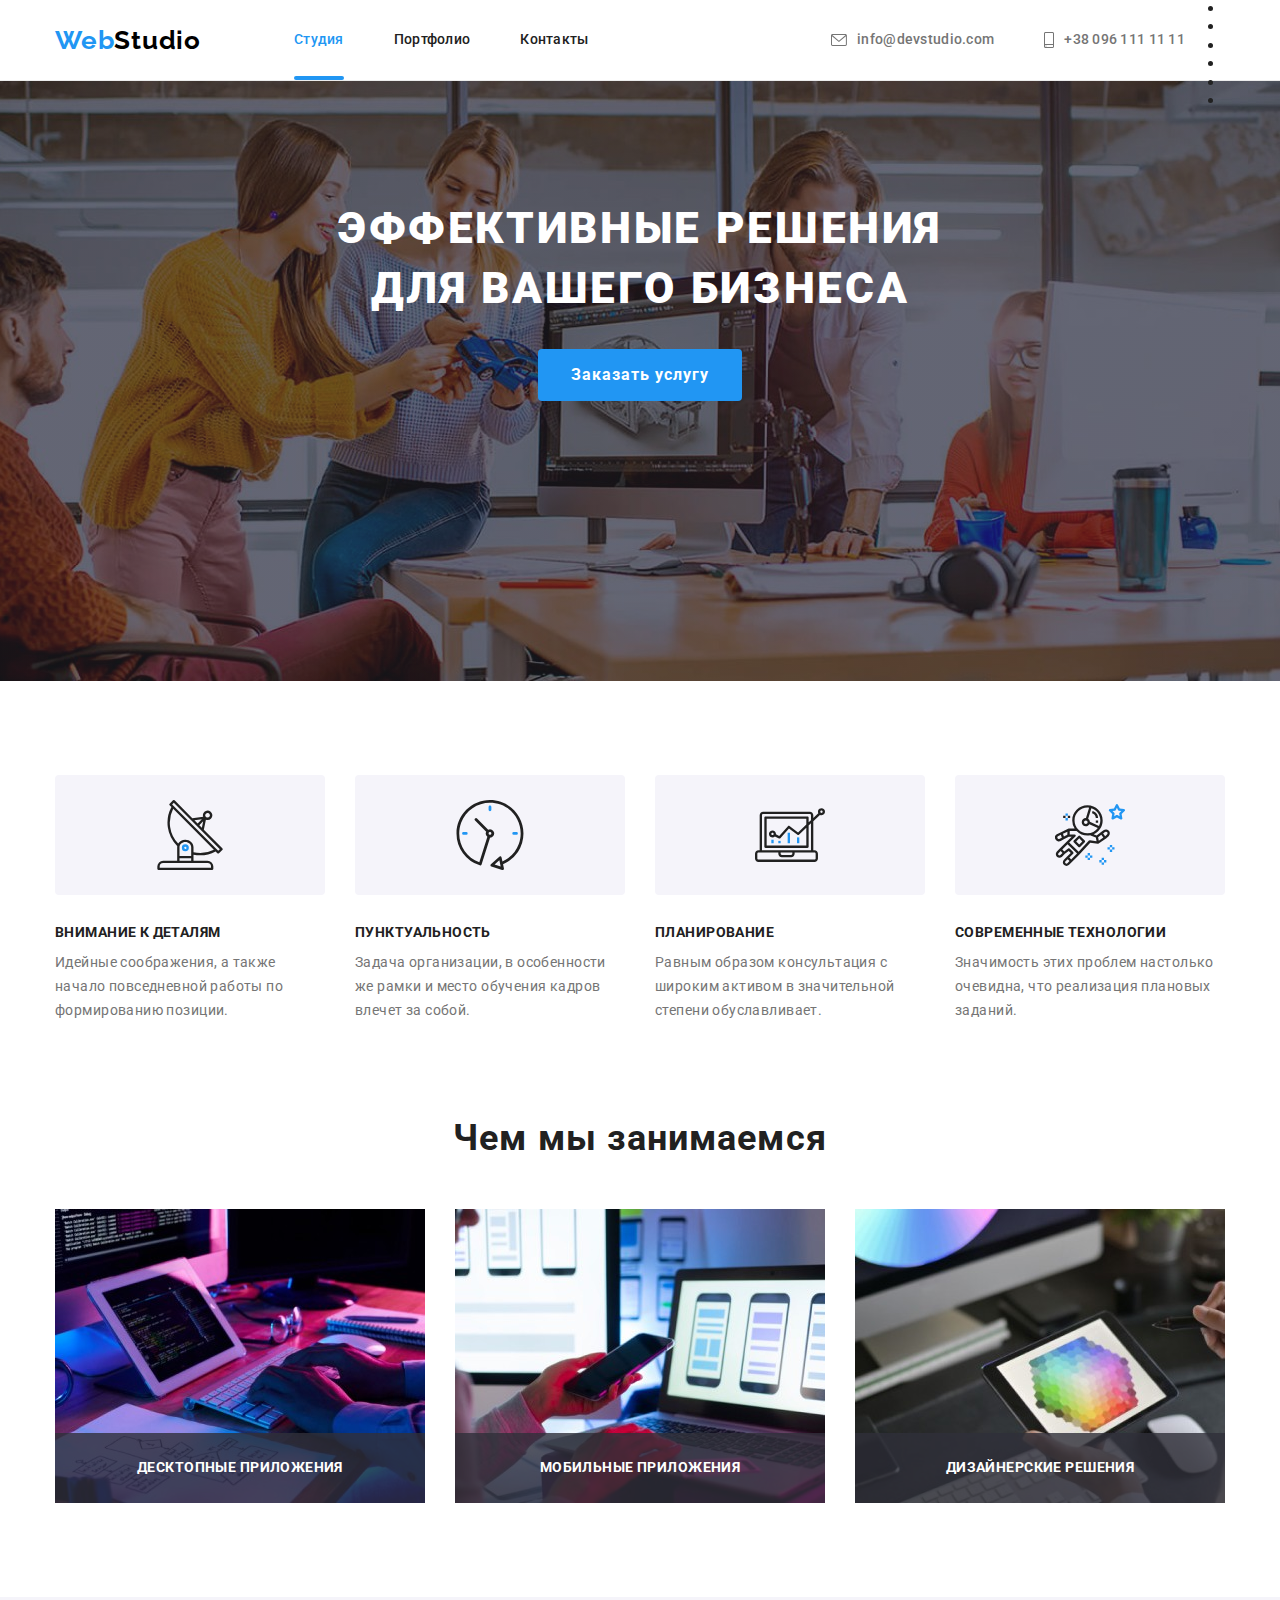
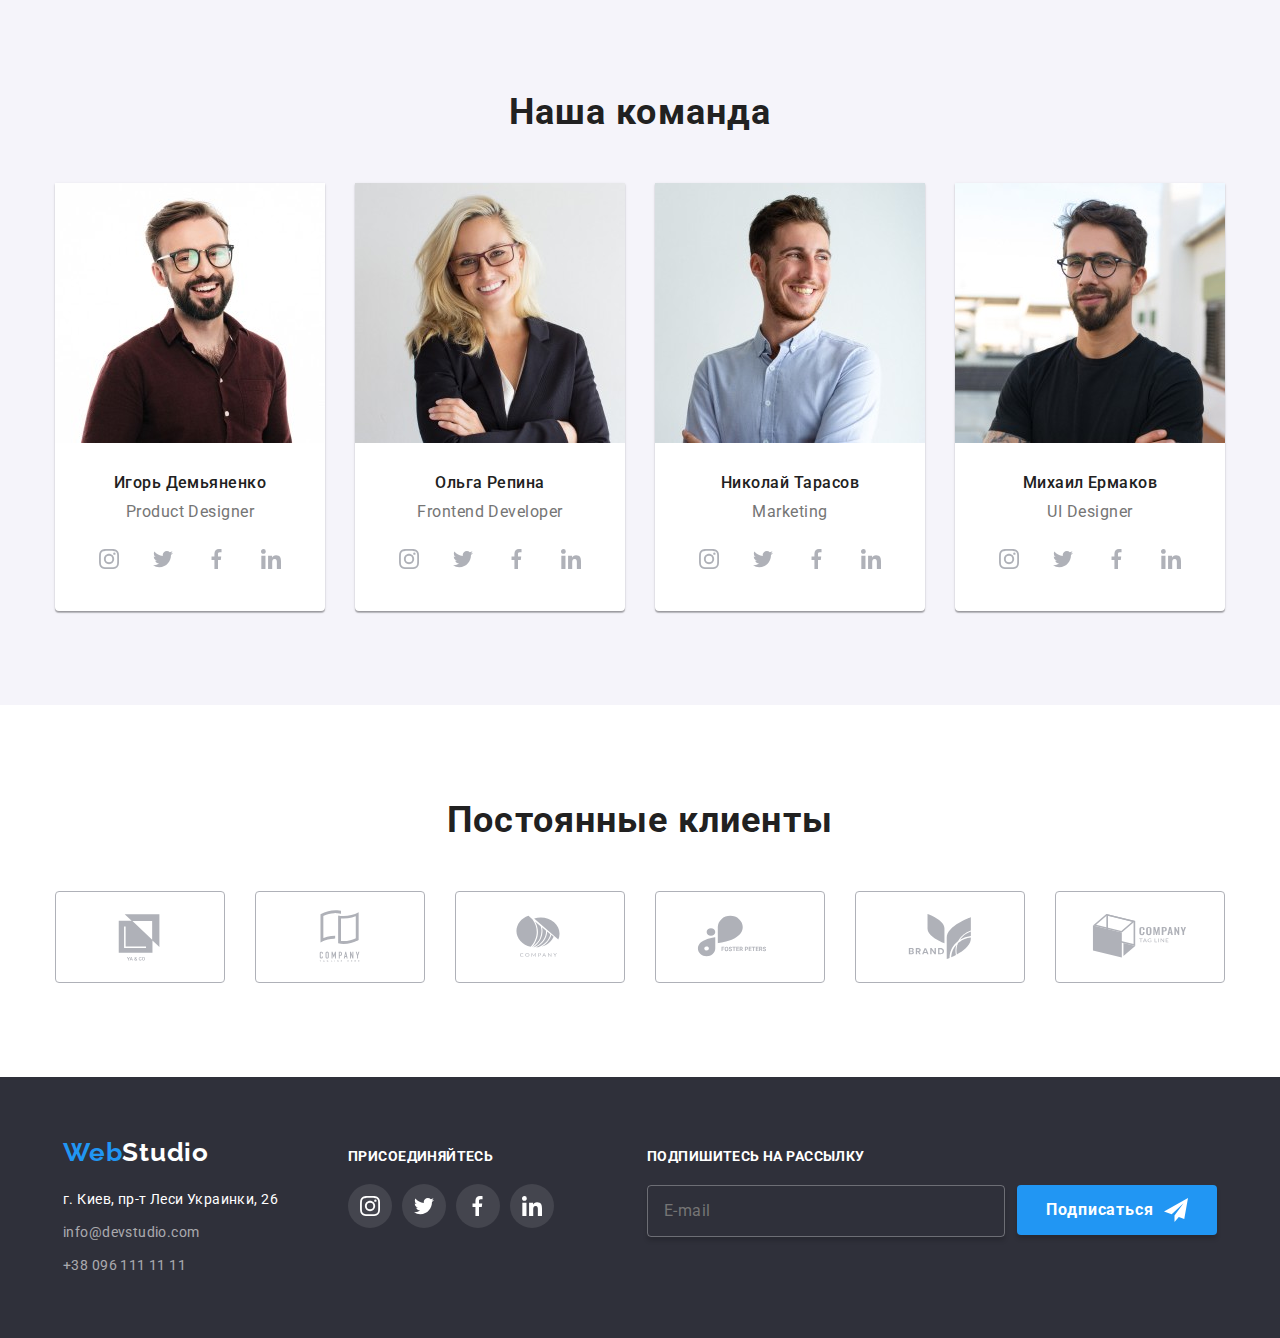
==== commit 6ec49bb3: "підготовлене дз, залишилось модальне вікно телефону" ====
--- a/index.html
+++ b/index.html
@@ -25,7 +25,7 @@
 <body>                
     <header class="header">
 
-        <!-- <div class="header-container container">
+        <div class="header-container container">
 
             <nav class="header-navigation">
 
@@ -66,15 +66,70 @@
                         </a>
                     </li>
                 </ul>
-        </div> -->
+
+                <button class="button-tel-menu"
+                data-menu-button
+                aria-expanded="true"
+                aria-label="Кнопка открытия меню"
+                >
+
+                <svg width="40" height="40">
+                    <use class="icon-menu" href="./images/svg/symbol-defs.svg#icon-menu"></use>
+                    <use class="icon-close" href="./images/svg/symbol-defs.svg#icon-close"></use>
+                  </svg>
+                </button>
+
+                <div class="mobil-menu-wraper" data-menu>
+
+                    <!-- <ul class="mobile-menu__list">
+                        <li class="mobile-menu__item">
+                          <a class="mobile-menu__link mobile-menu__link--current" href="./index.html">Студия</a>
+                        </li>
+                        <li class="mobile-menu__item">
+                          <a class="mobile-menu__link" href="./portfolio.html">Портфолио</a>
+                        </li>
+                        <li class="mobile-menu__item">
+                          <a class="mobile-menu__link" href="">Контакты</a>
+                        </li>
+                      </ul>
+                      <ul class="mobile-menu-address">
+                        <li class="mobile-menu-address__item">
+                          <a
+                            class="mobile-menu-address__link mobile-menu-address--current"
+                            href="tel:+380961111111">
+                            +38 096 111 11 11</a
+                          >
+                        </li>
+                        <li class="mobile-menu-address__item">
+                          <a class="mobile-menu-address__link" href="mailto:info@devstudio.com">
+                            info@devstudio.com
+                          </a>
+                        </li>
+                      </ul> -->
+
+                    <ul>
+                        <li></li>
+                        <li></li>
+                        <li></li>
+                    </ul>
+                    <ul>
+                        <li></li>
+                        <li></li>
+                        <li></li>
+                    </ul>
+
+
+                </div>
+        </div>
 
     </header>
    
 
     <main>
 
-    <!--Заголовок-->
-        <!-- <section class="hero">
+    <!-- Заголовок-->
+
+        <section class="hero">
 
             <div class="hero__container container">
                 <h1 class="hero__name">Эффективные решения для вашего бизнеса</h1>
@@ -170,7 +225,7 @@
                 </div>
             </div>
 
-        </section> -->
+        </section>
 
         
         <!--Особливості-->
@@ -285,7 +340,7 @@
                         <picture>
                             <source 
                             media="(min-width:1200px)"
-                            srcset="./images/team/img-1-270.jpg 1x, /images/team/img-1-270@2x.jpg 2x"
+                            srcset="./images/team/img-1-270.jpg 1x, ./images/team/img-1-270@2x.jpg 2x"
                             type="image/jpg"
                             /> 
 
@@ -349,7 +404,7 @@
                         <picture>
                             <source 
                             media="(min-width:1200px)"
-                            srcset="./images/team/img-2-270.jpg 1x, /images/team/img-2-270@2x.jpg 2x"
+                            srcset="./images/team/img-2-270.jpg 1x, ./images/team/img-2-270@2x.jpg 2x"
                             type="image/jpg"
                             /> 
 
@@ -413,7 +468,7 @@
                         <picture>
                             <source 
                             media="(min-width:1200px)"
-                            srcset="./images/team/img-3-270.jpg 1x, /images/team/img-3-270@2x.jpg 2x"
+                            srcset="./images/team/img-3-270.jpg 1x, ./images/team/img-3-270@2x.jpg 2x"
                             type="image/jpg"
                             /> 
 
@@ -471,12 +526,12 @@
                             </ul>
                         </div>
                     </li>
-                    
+
                     <li class="team__item"> 
                         <picture>
                             <source 
                             media="(min-width:1200px)"
-                            srcset="./images/team/img-4-270.jpg 1x, /images/team/img-4-270@2x.jpg 2x"
+                            srcset="./images/team/img-4-270.jpg 1x, ./images/team/img-4-270@2x.jpg 2x"
                             type="image/jpg"
                             /> 
 
@@ -604,79 +659,82 @@
     </main>
 
     <!--Адреса-->
-    <!-- <footer class="my-adrs">
+
+    <footer class="my-adrs">
         
         <div class="container adrs-container">
-
+    
+        <div class="adr-mobil">
             <div class="adr-group">
-
                 <a class="logo logo-footer" href="/" lang="en"> Web<span class="logo-footer--white">Studio</span></a>
-
+    
                 <address>
                 
                     <p class="adrs"> г. Киев, пр-т Леси Украинки, 26 </p>
                 
-                <ul class="list">
+                <ul class="footer-adrs-list list">
                     <li class="adrs-list"> <a href="mailto:info@devstudio.com" class="adrs-auth"> info@devstudio.com </a></li>
                     <li class="adrs-list"> <a href="tel:+380961111111" class="adrs-auth"> +38 096 111 11 11 </a></li>
                 </ul>
             
                 </address>  
             </div>
-
+    
             <div class="socials-footer">
-
+    
                 <p class="socials-footer_name">присоединяйтесь</p>
-
+    
                 <ul class="socials list">
                     <li class="socials__item">
                         <a class="socials__link socials-footer__link" href="#" target="_blank" rel="noopener noreferrer" aria-label="иконка instagram">
                             <svg class="socials__icon" width="20" height="20">
-                             <use href="./images/svg/symbol-defs.svg#icon-instagram"></use>
-                            </svg>
-                        </a>
-                    </li>
-
+                            <use href="./images/svg/symbol-defs.svg#icon-instagram"></use>
+                            </svg>
+                        </a>
+                    </li>
+    
                     <li class="socials__item">
                         <a class="socials__link socials-footer__link" href="#" target="_blank" rel="noopener noreferrer" aria-label="иконка twitter">
                             <svg class="socials__icon" width="20" height="20">
-                             <use href="./images/svg/symbol-defs.svg#icon-twitter"></use>
-                            </svg>
-                        </a>
-                    </li>
-
+                            <use href="./images/svg/symbol-defs.svg#icon-twitter"></use>
+                            </svg>
+                        </a>
+                    </li>
+    
                     <li class="socials__item">
                         <a class="socials__link socials-footer__link" href="#" target="_blank" rel="noopener noreferrer" aria-label="иконка fecebook">
                             <svg class="socials__icon" width="20" height="20">
-                             <use href="./images/svg/symbol-defs.svg#icon-fecebook"></use>
-                            </svg>
-                        </a>
-                    </li>
-
+                            <use href="./images/svg/symbol-defs.svg#icon-fecebook"></use>
+                            </svg>
+                        </a>
+                    </li>
+    
                     <li class="socials__item">
                         <a class="socials__link socials-footer__link" href="#" target="_blank" rel="noopener noreferrer" aria-label="иконка linkedin">
                             <svg class="socials__icon" width="20" height="20">
-                             <use href="./images/svg/symbol-defs.svg#icon-linkedin"></use>
+                            <use href="./images/svg/symbol-defs.svg#icon-linkedin"></use>
                             </svg>
                         </a>
                     </li>
                 </ul>
                 
             </div>
-
+    
+        </div>
+    
             <div class="form-footer">
                 <p class="form-title">Подпишитесь на рассылку</p>
-
+    
                 <form class="contact-form" name="contact-form" autocomplete="off">
                     <label class="contact-group visually-hidden" for="email"> Почта </label>
-
+    
                         <input 
                         class="contact-input" 
                         type="email" 
                         name="email" 
                         id="email"
                         placeholder="E-mail"/>
-
+    
                         
                         <button class="contact-btn" type="submit"> <span class="contact-btn-footer">Подписаться
                             
@@ -685,17 +743,16 @@
                                 </svg>
                             </span>
                         </button>
-
+    
                 </form>
-
+    
             </div>
-
         </div>
-    </footer> -->
+    </footer>
 
 
         <script src="./js/modal.js"></script>
-
+        <script src="./js/mobile-menu.js"></script>
     </body>
 
 </html>--- a/css/main.min.css
+++ b/css/main.min.css
@@ -1,2 +1,2 @@
-:root{--style-basis:#212121;--style-text:#757575;--style-fon-white:#FFFFFF;--style-blue:#2196F3;--style-black:#000000;--style-button:#F5F4FA;--style-button-secondary:#188ce8;--fon-titl-adr:#2F303A;--br-pr-style: #EEEEEE;--social-st:#AFB1B8;--animation: 250ms cubic-bezier(0.4, 0, 0.2, 1)}.visually-hidden{position:absolute;width:1px;height:1px;margin:-1px;border:0;padding:0;white-space:nowrap;-webkit-clip-path:inset(100%);clip-path:inset(100%);clip:rect(0 0 0 0);overflow:hidden}body{color:var(--style-basis);background-color:var(--style-fon-white);font-family:Roboto, sans-serif}.container{margin-left:auto;margin-right:auto;padding-left:15px;padding-right:15px}@media screen and (min-width: 480px){.container{width:480px}}@media screen and (min-width: 768px){.container{width:768px}}@media screen and (min-width: 1200px){.container{width:1200px}}.section{padding-top:60px;padding-bottom:60px}@media screen and (min-width: 1200px){.section{padding-top:94px;padding-bottom:94px}}h1,h2,h3,ul,p{margin:0}.section.no-padding{padding-top:0px}.list{margin:0;padding:0;list-style:none}.logo{margin-right:93px;padding-top:24px;padding-bottom:24px;color:var(--style-blue);font-family:Raleway, sans-serif;font-weight:700;font-size:26px;line-height:1.19;letter-spacing:0.03em;text-decoration:none}.logo-footer{display:block;margin:0;padding:0;margin-bottom:20px}.logo--black{color:var(--style-black)}.logo-footer--white{color:var(--style-fon-white)}.button-title{display:inline-block;border:1px solid transparent;border-radius:4px;padding:10px 32px;min-width:200px;font-family:Roboto, sans-serif;font-weight:700;font-size:16px;line-height:1.88;letter-spacing:0.06em;text-align:center;cursor:pointer;color:var(--style-fon-white);background:var(--style-blue);-webkit-transition:background-color var(--animation);transition:background-color var(--animation)}.button-title:hover,.button-title:focus{background-color:var(--style-button-secondary)}.button-nav{display:-webkit-box;display:-ms-flexbox;display:flex;-webkit-box-pack:center;-ms-flex-pack:center;justify-content:center;-webkit-box-align:center;-ms-flex-align:center;align-items:center;margin-bottom:50px;padding-left:0}.button-nav:last-child{margin-right:0px}.button-list:not(:last-child){margin-right:8px}.button-one{display:inline-block;border:none;border-radius:4px;padding:6px 22px;min-width:73px;color:var(--style-fon-white);background-color:var(--style-blue);font-family:Roboto, sans-serif;font-weight:500;font-size:16px;line-height:1.63;cursor:pointer;-webkit-transition:-webkit-box-shadow var(--animation);transition:-webkit-box-shadow var(--animation);transition:box-shadow var(--animation);transition:box-shadow var(--animation), -webkit-box-shadow var(--animation)}.button-one:hover,.button-one:focus{-webkit-box-shadow:0px 3px 1px rgba(0,0,0,0.1),0px 1px 2px rgba(0,0,0,0.08),0px 2px 2px rgba(0,0,0,0.12);box-shadow:0px 3px 1px rgba(0,0,0,0.1),0px 1px 2px rgba(0,0,0,0.08),0px 2px 2px rgba(0,0,0,0.12)}.button{display:inline-block;border:none;border-radius:4px;padding:6px 22px;min-width:103px;color:var(--style-basis);background-color:var(--style-button);font-family:Roboto, sans-serif;font-weight:500;font-size:16px;line-height:1.63;letter-spacing:0.03em;cursor:pointer;-webkit-transition:background-color var(--animation),color var(--animation),-webkit-box-shadow var(--animation);transition:background-color var(--animation),color var(--animation),-webkit-box-shadow var(--animation);transition:background-color var(--animation),color var(--animation),box-shadow var(--animation);transition:background-color var(--animation),color var(--animation),box-shadow var(--animation),-webkit-box-shadow var(--animation)}.button:hover,.button:focus{background-color:var(--style-blue);color:var(--style-fon-white);-webkit-box-shadow:0px 3px 1px rgba(0,0,0,0.1),0px 1px 2px rgba(0,0,0,0.08),0px 2px 2px rgba(0,0,0,0.12);box-shadow:0px 3px 1px rgba(0,0,0,0.1),0px 1px 2px rgba(0,0,0,0.08),0px 2px 2px rgba(0,0,0,0.12)}.backdrop{position:fixed;top:0;left:0;width:100%;height:100%;background-color:rgba(0,0,0,0.2);-webkit-transition:opacity var(--animation),visibility var(--animation);transition:opacity var(--animation),visibility var(--animation)}.backdrop.is-hidden{opacity:0;visibility:hidden;pointer-events:none}.modal-wrapper{position:absolute;top:50%;left:50%;-webkit-transform:translate(-50%, -50%);transform:translate(-50%, -50%);width:528px;padding:40px;z-index:10;background-color:var(--style-fon-white);border-radius:4px;-webkit-box-shadow:0px 1px 3px rgba(0,0,0,0.12),0px 1px 1px rgba(0,0,0,0.14),0px 2px 1px rgba(0,0,0,0.2);box-shadow:0px 1px 3px rgba(0,0,0,0.12),0px 1px 1px rgba(0,0,0,0.14),0px 2px 1px rgba(0,0,0,0.2)}.modal-btn{position:absolute;top:8px;right:8px;display:-webkit-box;display:-ms-flexbox;display:flex;-webkit-box-align:center;-ms-flex-align:center;align-items:center;-webkit-box-pack:center;-ms-flex-pack:center;justify-content:center;width:30px;height:30px;padding:0;border:1px solid rgba(0,0,0,0.1);border-radius:50%;fill:currentColor;background-color:transparent;cursor:pointer;-webkit-transition:color var(--animation);transition:color var(--animation)}.modal-btn:hover,.modal-btn:focus{color:var(--style-blue)}.modal-title{display:-webkit-box;display:-ms-flexbox;display:flex;-webkit-box-pack:center;-ms-flex-pack:center;justify-content:center;-webkit-box-align:center;-ms-flex-align:center;align-items:center;margin-bottom:12px;font-weight:700;font-size:20px;line-height:1.15;letter-spacing:0.03em;color:var(--style-basis)}.modal-form{text-align:center}.form-modal-group{display:block;text-align:left;margin-bottom:10px}.form-modal-label{display:inline-block;margin-bottom:4px;font-weight:400;font-size:12px;line-height:1.17;letter-spacing:0.01em;color:var(--style-text)}.form-modal-conteiner{position:relative;display:block}.form-modal-icon{display:-webkit-box;display:-ms-flexbox;display:flex;width:100%;height:40px;padding:12px 42px;color:var(--style-basis);border:1px solid rgba(33,33,33,0.2);border-radius:4px;cursor:pointer;-webkit-transition:border-color var(--animation);transition:border-color var(--animation)}.form-modal-group:focus-within .form-modal-icon,.form-modal-group:focus-within .form-comments{outline:0;border-color:var(--style-blue)}.form-modal-icon:hover,.form-comments:hover{border-color:var(--style-blue)}.form-img{position:absolute;top:50%;left:12px;-webkit-transform:translateY(-50%);transform:translateY(-50%);color:var(--style-basis);fill:currentColor;-webkit-transition:color var(--animation);transition:color var(--animation)}.form-modal-group:focus-within .form-img{color:var(--style-blue)}.form-img:hover{color:var(--style-blue)}.form-modal-group.comments{margin-bottom:20px}.form-comments{display:-webkit-box;display:-ms-flexbox;display:flex;width:100%;height:120px;padding:12px 16px;resize:none;color:rgba(117,117,117,0.5);border:1px solid rgba(33,33,33,0.2);border-radius:4px;-webkit-transition:border-color var(--animation);transition:border-color var(--animation)}.form-checkbox{display:-webkit-box;display:-ms-flexbox;display:flex;-webkit-box-pack:center;-ms-flex-pack:center;justify-content:center;-webkit-box-align:center;-ms-flex-align:center;align-items:center;margin-bottom:30px}.checkbox-conteiner{position:relative;display:block;width:16px;height:15px;margin-right:7px;cursor:pointer}.checkbox-img-one{position:absolute;display:block;top:0;left:0;width:16px;height:15px;-webkit-box-pack:center;-ms-flex-pack:center;justify-content:center;-webkit-box-align:center;-ms-flex-align:center;align-items:center;border-radius:2px;opacity:0;-webkit-transform:scale(0.2);transform:scale(0.2);-webkit-transition:opacity var(--animation),background-color var(--animation),-webkit-transform var(--animation);transition:opacity var(--animation),background-color var(--animation),-webkit-transform var(--animation);transition:transform var(--animation),opacity var(--animation),background-color var(--animation);transition:transform var(--animation),opacity var(--animation),background-color var(--animation),-webkit-transform var(--animation)}.input-checkbox:checked+.checkbox-img-one{opacity:1;-webkit-transform:scale(1);transform:scale(1);background-color:var(--style-blue)}.checkbox-img-two{position:absolute;display:block;top:0;left:0;width:16px;height:15px;border:2px solid var(--style-basis);border-radius:2px;-webkit-transition:border-color var(--animation);transition:border-color var(--animation)}.input-checkbox:focus ~ .checkbox-img-two,.input-checkbox:hover ~ .checkbox-img-two{border-color:var(--style-blue)}.checkbox-text{font-weight:400;font-size:14px;line-height:1.7;letter-spacing:0.03em;color:var(--style-text)}.checkbox-text-link{font-weight:400;font-size:14px;line-height:1.7;letter-spacing:0.03em;-webkit-text-decoration-line:underline;text-decoration-line:underline;color:var(--style-blue)}.ok-btn{min-width:200px;padding:10px 55px 10px 56px;font-weight:700;font-size:16px;line-height:1.88;letter-spacing:0.06em;color:var(--style-fon-white);background-color:var(--style-blue);cursor:pointer;-webkit-box-shadow:0px 4px 4px rgba(0,0,0,0.15);box-shadow:0px 4px 4px rgba(0,0,0,0.15);border-width:0;border-radius:4px;-webkit-transition:background-color var(--animation);transition:background-color var(--animation)}.ok-btn:hover,.ok-btn:focus{background-color:#188CE8}.socials{display:-webkit-box;display:-ms-flexbox;display:flex;-webkit-box-pack:center;-ms-flex-pack:center;justify-content:center;-webkit-box-align:center;-ms-flex-align:center;align-items:center;padding-left:0;margin:0}.socials__item:not(:last-child){margin-right:10px}.socials__link{display:-webkit-box;display:-ms-flexbox;display:flex;-webkit-box-pack:center;-ms-flex-pack:center;justify-content:center;-webkit-box-align:center;-ms-flex-align:center;align-items:center;width:44px;height:44px;background-color:var(--style-fon-white);color:var(--social-st);fill:currentColor;-webkit-transition:background-color var(--animation),fill var(--animation);transition:background-color var(--animation),fill var(--animation);border-radius:50%}.socials__link:hover,.socials__link:focus{background-color:var(--style-blue);color:var(--style-fon-white)}.socials__icon{fill:currentColor;-webkit-transition:fill var(--animation);transition:fill var(--animation)}.socials-footer{margin-left:70px}.socials-footer_name{margin-bottom:20px;font-weight:700;font-size:14px;line-height:16px;letter-spacing:0.03em;text-transform:uppercase;color:var(--style-fon-white)}.socials-footer__link{background-color:rgba(255,255,255,0.1);color:var(--style-fon-white);-webkit-transition:background-color var(--animation);transition:background-color var(--animation)}.form-footer{margin-left:auto}.form-footer .form-title{margin-bottom:20px;font-weight:700;font-size:14px;line-height:1.14;letter-spacing:0.03em;text-transform:uppercase;color:var(--style-fon-white)}.contact-form{display:-webkit-box;display:-ms-flexbox;display:flex}.contact-group{display:-webkit-box;display:-ms-flexbox;display:flex;-webkit-box-pack:center;-ms-flex-pack:center;justify-content:center;-webkit-box-align:center;-ms-flex-align:center;align-items:center}.contact-input{height:50px;width:358px;padding:15px 16px;overflow:hidden;font-size:16px;line-height:1.25;letter-spacing:0.03em;color:rgba(255,255,255,0.6);background-color:transparent;border:1px solid rgba(255,255,255,0.3);-webkit-filter:drop-shadow(0px 4px 4px rgba(0,0,0,0.15));filter:drop-shadow(0px 4px 4px rgba(0,0,0,0.15));border-radius:4px;font-weight:400}.contact-btn{margin-left:12px;height:50px;width:200px;padding:0;-webkit-box-align:center;-ms-flex-align:center;align-items:center;text-align:center;font-weight:700;font-size:16px;line-height:1.88;letter-spacing:0.06em;cursor:pointer;color:var(--style-fon-white);background-color:var(--style-blue);-webkit-box-shadow:0px 4px 4px rgba(0,0,0,0.15);box-shadow:0px 4px 4px rgba(0,0,0,0.15);border-radius:4px;border-width:0;-webkit-transition:background-color var(--animation);transition:background-color var(--animation)}.contact-btn:hover,.contact-btn:focus{background-color:#188CE8}.contact-btn-footer{display:-webkit-box;display:-ms-flexbox;display:flex;-webkit-box-pack:center;-ms-flex-pack:center;justify-content:center;-webkit-box-align:center;-ms-flex-align:center;align-items:center}.contact-icon{margin-left:10px}.header{display:block;top:0;left:0;width:100%;background-color:var(--style-fon-white);border-bottom:1px solid #ececec}.header-container{display:-webkit-box;display:-ms-flexbox;display:flex}.header-navigation{display:-webkit-box;display:-ms-flexbox;display:flex;-webkit-box-align:center;-ms-flex-align:center;align-items:center}.header-navigation__list{display:-webkit-box;display:-ms-flexbox;display:flex;-webkit-box-align:center;-ms-flex-align:center;align-items:center;font-weight:500;font-size:14px;line-height:1.14;letter-spacing:0.02em}.header-navigation__item{margin-right:50px;-webkit-box-align:center;-ms-flex-align:center;align-items:center}.header-navigation__item:last-child{margin-right:0px}.header-navigation__link{position:relative;display:block;padding-top:32px;padding-bottom:32px;color:var(--style-basis);-webkit-transition:color var(--animation);transition:color var(--animation);text-decoration:none}.header-navigation__link:hover,.header-navigation__link:focus{color:var(--style-blue)}.header-navigation__link--current{color:var(--style-blue)}.header-navigation__link--current::after{position:absolute;content:"";bottom:0;left:0;display:block;width:100%;height:4px;background-color:var(--style-blue);border-radius:2px}.header-contacts{display:-webkit-box;display:-ms-flexbox;display:flex;margin-left:auto;-webkit-box-align:center;-ms-flex-align:center;align-items:center;font-weight:500;font-size:14px;line-height:1.14;letter-spacing:0.02em}.header-contacts__item:not(:last-child){margin-right:50px}.header-contacts__link{display:-webkit-box;display:-ms-flexbox;display:flex;padding-top:32px;padding-bottom:32px;-webkit-box-align:center;-ms-flex-align:center;align-items:center;color:var(--style-text);-webkit-transition:color var(--animation),fill var(--animation);transition:color var(--animation),fill var(--animation);text-decoration:none}.header-contacts__link:hover,.header-contacts__link:focus{color:var(--style-blue)}.header-contacts__icon{margin-right:10px;-webkit-box-align:center;-ms-flex-align:center;align-items:center;fill:currentColor}.header-contacts__icon:hover,.header-contacts__icon:focus{color:var(--style-blue)}.hero{max-width:1600px;height:600px;margin-left:auto;margin-right:auto;padding-top:200px;padding-bottom:200px;text-align:center;background-image:-webkit-gradient(linear, left top, left bottom, from(rgba(47,48,58,0.4)), to(rgba(47,48,58,0.4))),url(../images/fon.jpg);background-image:linear-gradient(rgba(47,48,58,0.4), rgba(47,48,58,0.4)),url(../images/fon.jpg);background-repeat:no-repeat;background-position:center;background-size:cover}.hero__name{margin-top:0;margin-bottom:30px;margin-right:auto;margin-left:auto;max-width:696px;text-align:center;color:var(--style-fon-white);font-weight:900;font-size:44px;line-height:1.36;letter-spacing:0.06em;text-transform:uppercase}@media screen and (min-width: 768px){.features__list{display:-webkit-box;display:-ms-flexbox;display:flex;-ms-flex-wrap:wrap;flex-wrap:wrap}}@media screen and (min-width: 1200px){.features__list{display:-webkit-box;display:-ms-flexbox;display:flex;-ms-flex-wrap:nowrap;flex-wrap:nowrap}}.features__item{-ms-flex-preferred-size:calc((100% - 30px) / 2);flex-basis:calc((100% - 30px) / 2)}.features__item:not(:last-child){margin-bottom:30px}@media screen and (min-width: 768px){.features__item:nth-child(odd){margin-right:30px}}@media screen and (min-width: 768px){.features__item:nth-child(3){margin-bottom:0}}@media screen and (min-width: 1200px){.features__item:not(:last-child){margin-right:30px;margin-bottom:0}}.features__icon{display:-webkit-box;display:-ms-flexbox;display:flex;-webkit-box-pack:center;-ms-flex-pack:center;justify-content:center;-webkit-box-align:center;-ms-flex-align:center;align-items:center;margin-bottom:30px;width:100%;height:120px;color:var(--style-basis);background-color:var(--style-button);border-radius:4px}.features__img{fill:currentColor}.features__name{margin-bottom:10px;font-weight:700;font-size:14px;line-height:1.14;letter-spacing:0.03em;text-transform:uppercase;text-align:center}@media screen and (min-width: 768px){.features__name{text-align:left}}.features__text{color:var(--style-text);font-size:14px;line-height:1.71;letter-spacing:0.03em}.work{display:none}@media screen and (min-width: 1200px){.work{display:block}}.work__name{margin-bottom:50px;font-weight:700;font-size:36px;line-height:1.17;letter-spacing:0.03em;text-align:center}.work__list{display:-webkit-box;display:-ms-flexbox;display:flex;-webkit-box-pack:justify;-ms-flex-pack:justify;justify-content:space-between}.work__item{position:relative;z-index:1;margin-right:30px}.work__item:last-child{margin-right:0px}.work__images{display:block;max-width:100%;height:auto}.work__text{position:absolute;bottom:0;left:0;width:100%;height:70px;display:-webkit-box;display:-ms-flexbox;display:flex;-webkit-box-pack:center;-ms-flex-pack:center;justify-content:center;-webkit-box-align:center;-ms-flex-align:center;align-items:center;color:var(--style-fon-white);background-color:rgba(47,48,58,0.8);font-weight:700;font-size:14px;line-height:1.14;text-align:center;letter-spacing:0.03em;text-transform:uppercase}.team{text-align:center;background-color:var(--style-button)}.team__title{margin-bottom:30px;font-weight:700;font-size:28px;line-height:1.18;letter-spacing:0.03em;text-align:center}@media screen and (min-width: 1200px){.team__title{margin-bottom:50px;font-size:36px;line-height:1.17}}.team__list{-webkit-box-pack:justify;-ms-flex-pack:justify;justify-content:space-between}@media screen and (min-width: 768px){.team__list{display:-webkit-box;display:-ms-flexbox;display:flex;-ms-flex-wrap:wrap;flex-wrap:wrap;margin:-15px}}@media screen and (min-width: 1200px){.team__list{-ms-flex-wrap:nowrap;flex-wrap:nowrap;margin:0}}.team__item{background-color:var(--style-fon-white);-webkit-box-shadow:0px 1px 3px rgba(0,0,0,0.12),0px 1px 1px rgba(0,0,0,0.14),0px 2px 1px rgba(0,0,0,0.2);box-shadow:0px 1px 3px rgba(0,0,0,0.12),0px 1px 1px rgba(0,0,0,0.14),0px 2px 1px rgba(0,0,0,0.2);border-radius:0px 0px 4px 4px}@media screen and (min-width: 768px) and (max-width: 1199px){.team__item{-ms-flex-preferred-size:calc((100% - 60px) / 2);flex-basis:calc((100% - 60px) / 2);margin:15px}}@media screen and (max-width: 767px){.team__item:not(:last-child){margin-bottom:30px}}@media screen and (min-width: 1200px){.team__item:not(:last-child){margin-right:30px;margin-bottom:0}}.team__images{display:block;max-width:100%;height:auto}.team--side{padding-top:30px;padding-bottom:24px}@media screen and (min-width: 1200px){.team--side{padding-bottom:30px}}.team__name{margin-bottom:10px;font-weight:500;font-size:16px;line-height:1.19;letter-spacing:0.03em}.team__text{margin-bottom:16px;color:var(--style-text);font-size:16px;line-height:1.19;letter-spacing:0.03em}.gallery__title{margin-bottom:30px;font-weight:700;font-size:28px;line-height:1.18;letter-spacing:0.03em;text-align:center}@media screen and (min-width: 1200px){.gallery__title{margin-bottom:50px;font-size:36px;line-height:1.17}}.gallery__list{display:-webkit-box;display:-ms-flexbox;display:flex;-webkit-box-pack:center;-ms-flex-pack:center;justify-content:center;-webkit-box-align:center;-ms-flex-align:center;align-items:center;-ms-flex-wrap:wrap;flex-wrap:wrap;margin:-15px}@media screen and (min-width: 1200px){.gallery__list{-ms-flex-wrap:nowrap;flex-wrap:nowrap;margin:0}}.gallery__item{-ms-flex-preferred-size:calc((100% - 60px) / 2);flex-basis:calc((100% - 60px) / 2);margin:15px}@media screen and (min-width: 768px){.gallery__item{-ms-flex-preferred-size:calc((100% - 90px) / 3);flex-basis:calc((100% - 90px) / 3)}}@media screen and (min-width: 1200px){.gallery__item{margin:0}}@media screen and (min-width: 1200px){.gallery__item:not(:last-child){margin-right:30px}}.gallery__link{display:-webkit-box;display:-ms-flexbox;display:flex;-webkit-box-pack:center;-ms-flex-pack:center;justify-content:center;-webkit-box-align:center;-ms-flex-align:center;align-items:center;width:100%;height:100%;padding-top:15px;padding-bottom:15px;background-color:var(--style-fon-white);color:var(--social-st);border:1px solid var(--social-st);border-radius:4px;-webkit-transition:border var(--animation) color var(--animation);transition:border var(--animation) color var(--animation)}.gallery__link:hover,.gallery__link:focus{border:1px solid var(--style-blue);color:var(--style-blue)}.gallery__img{fill:currentColor;-webkit-transition:fill var(--animation);transition:fill var(--animation)}.main-portfolio{border-bottom:1px solid #ECECEC}.portfolio__list{display:-webkit-box;display:-ms-flexbox;display:flex;-ms-flex-wrap:wrap;flex-wrap:wrap;margin:-15px}.portfolio__item{margin:15px;min-width:370px;-ms-flex-preferred-size:calc((100% - 120px) / 3);flex-basis:calc((100% - 120px) / 3);background:var(--style-fon-white);border:1px solid var(--br-pr-style)}.portfolio__link{display:inline-block;cursor:pointer;text-decoration:none;-webkit-transition:-webkit-box-shadow var(--animation);transition:-webkit-box-shadow var(--animation);transition:box-shadow var(--animation);transition:box-shadow var(--animation), -webkit-box-shadow var(--animation)}.portfolio__link :hover,.portfolio__link :focus{-webkit-box-shadow:0px 1px 1px rgba(0,0,0,0.12),0px 4px 4px rgba(0,0,0,0.06),1px 4px 6px rgba(0,0,0,0.16);box-shadow:0px 1px 1px rgba(0,0,0,0.12),0px 4px 4px rgba(0,0,0,0.06),1px 4px 6px rgba(0,0,0,0.16)}.portfolio__images{display:block;max-width:100%;height:auto}.portfolio__group-anamation{position:relative;overflow:hidden}.portfolio__animation-text{display:block;position:absolute;left:0;top:0;width:100%;height:100%;padding:63px 24px;font-weight:400;font-size:18px;line-height:1.56;letter-spacing:0.03em;color:var(--style-fon-white);background-color:rgba(33,150,243,0.9);opacity:0;-webkit-transform:translateY(100%);transform:translateY(100%);-webkit-transition:opacity var(--animation),-webkit-transform var(--animation);transition:opacity var(--animation),-webkit-transform var(--animation);transition:transform var(--animation),opacity var(--animation);transition:transform var(--animation),opacity var(--animation),-webkit-transform var(--animation)}.portfolio__link:hover .portfolio__animation-text,.portfolio__link:focus .portfolio__animation-text{opacity:1;-webkit-transform:translateY(0);transform:translateY(0)}.portfolio__group{padding:20px 24px}.portfolio__name{font-weight:700;font-size:18px;line-height:2;letter-spacing:0.06em;color:var(--style-basis)}.portfolio__text{font-size:16px;line-height:1.88;letter-spacing:0.03em;color:var(--style-text)}.my-adrs{background-color:var(--fon-titl-adr);padding-top:60px;padding-bottom:60px}.adrs-container{display:-webkit-box;display:-ms-flexbox;display:flex;-webkit-box-pack:start;-ms-flex-pack:start;justify-content:flex-start;-webkit-box-align:baseline;-ms-flex-align:baseline;align-items:baseline}.adr-group{width:231px}.adrs{margin-bottom:9px;color:var(--style-fon-white);font-size:14px;line-height:1.71;letter-spacing:0.03em;font-style:normal}.adrs-list:not(:last-child){margin-bottom:9px}.adrs-auth{color:rgba(255,255,255,0.6);font-size:14px;line-height:1.71;letter-spacing:0.03em;font-style:normal;text-decoration:none;-webkit-transition:color var(--animation);transition:color var(--animation)}.adrs-auth:hover,.adrs-auth:focus{color:var(--style-blue)}
+:root{--style-basis:#212121;--style-text:#757575;--style-fon-white:#FFFFFF;--style-blue:#2196F3;--style-black:#000000;--style-button:#F5F4FA;--style-button-secondary:#188ce8;--fon-titl-adr:#2F303A;--br-pr-style: #EEEEEE;--social-st:#AFB1B8;--animation: 250ms cubic-bezier(0.4, 0, 0.2, 1)}.visually-hidden{position:absolute;width:1px;height:1px;margin:-1px;border:0;padding:0;white-space:nowrap;-webkit-clip-path:inset(100%);clip-path:inset(100%);clip:rect(0 0 0 0);overflow:hidden}body{color:var(--style-basis);background-color:var(--style-fon-white);font-family:Roboto, sans-serif}.container{margin-left:auto;margin-right:auto;padding-left:15px;padding-right:15px}@media screen and (min-width: 480px){.container{width:480px}}@media screen and (min-width: 768px){.container{width:768px}}@media screen and (min-width: 1200px){.container{width:1200px}}.section{padding-top:60px;padding-bottom:60px}@media screen and (min-width: 1200px){.section{padding-top:94px;padding-bottom:94px}}h1,h2,h3,ul,p{margin:0}.section.no-padding{padding-top:0px}.list{margin:0;padding:0;list-style:none}.logo{margin-right:93px;padding-top:24px;padding-bottom:24px;color:var(--style-blue);font-family:Raleway, sans-serif;font-weight:700;font-size:26px;line-height:1.19;letter-spacing:0.03em;text-decoration:none}.logo-footer{display:-webkit-box;display:-ms-flexbox;display:flex;margin:0;padding:0;margin-bottom:20px}@media screen and (max-width: 1200px){.logo-footer{-webkit-box-pack:center;-ms-flex-pack:center;justify-content:center}}.logo--black{color:var(--style-black)}.logo-footer--white{color:var(--style-fon-white)}.button-title{display:inline-block;border:1px solid transparent;border-radius:4px;padding:10px 32px;min-width:200px;font-family:Roboto, sans-serif;font-weight:700;font-size:16px;line-height:1.88;letter-spacing:0.06em;text-align:center;cursor:pointer;color:var(--style-fon-white);background:var(--style-blue);-webkit-transition:background-color var(--animation);transition:background-color var(--animation)}.button-title:hover,.button-title:focus{background-color:var(--style-button-secondary)}.button-nav{display:-webkit-box;display:-ms-flexbox;display:flex;-webkit-box-pack:start;-ms-flex-pack:start;justify-content:start;-ms-flex-wrap:wrap;flex-wrap:wrap;margin-bottom:40px;padding-left:0}@media screen and (min-width: 768px){.button-nav{margin-bottom:30px;-webkit-box-pack:center;-ms-flex-pack:center;justify-content:center}}@media screen and (min-width: 1200px){.button-nav{margin-bottom:50px}}.button-list:not(:last-child){margin-right:8px}.button-list:nth-child(1),.button-list:nth-child(3){margin-bottom:15px}@media screen and (min-width: 768px){.button-list:nth-child(1),.button-list:nth-child(3){margin-bottom:0}}.button-one{display:inline-block;border:none;border-radius:4px;padding:6px 22px;min-width:73px;color:var(--style-fon-white);background-color:var(--style-blue);font-family:Roboto, sans-serif;font-weight:500;font-size:16px;line-height:1.63;cursor:pointer;-webkit-transition:-webkit-box-shadow var(--animation);transition:-webkit-box-shadow var(--animation);transition:box-shadow var(--animation);transition:box-shadow var(--animation), -webkit-box-shadow var(--animation)}.button-one:hover,.button-one:focus{-webkit-box-shadow:0px 3px 1px rgba(0,0,0,0.1),0px 1px 2px rgba(0,0,0,0.08),0px 2px 2px rgba(0,0,0,0.12);box-shadow:0px 3px 1px rgba(0,0,0,0.1),0px 1px 2px rgba(0,0,0,0.08),0px 2px 2px rgba(0,0,0,0.12)}.button{display:inline-block;border:none;border-radius:4px;padding:6px 22px;min-width:103px;color:var(--style-basis);background-color:var(--style-button);font-family:Roboto, sans-serif;font-weight:500;font-size:16px;line-height:1.63;letter-spacing:0.03em;cursor:pointer;-webkit-transition:background-color var(--animation),color var(--animation),-webkit-box-shadow var(--animation);transition:background-color var(--animation),color var(--animation),-webkit-box-shadow var(--animation);transition:background-color var(--animation),color var(--animation),box-shadow var(--animation);transition:background-color var(--animation),color var(--animation),box-shadow var(--animation),-webkit-box-shadow var(--animation)}.button:hover,.button:focus{background-color:var(--style-blue);color:var(--style-fon-white);-webkit-box-shadow:0px 3px 1px rgba(0,0,0,0.1),0px 1px 2px rgba(0,0,0,0.08),0px 2px 2px rgba(0,0,0,0.12);box-shadow:0px 3px 1px rgba(0,0,0,0.1),0px 1px 2px rgba(0,0,0,0.08),0px 2px 2px rgba(0,0,0,0.12)}.button-tel-menu{margin:0;margin-left:auto;padding:0;border:0;background-color:transparent;fill:var(--style-basis)}@media screen and (min-width: 768px){.button-tel-menu{display:none}}.button-tel-menu .icon-close{opacity:0}.backdrop{position:fixed;top:0;left:0;width:100%;height:100%;background-color:rgba(0,0,0,0.2);-webkit-transition:opacity var(--animation),visibility var(--animation);transition:opacity var(--animation),visibility var(--animation)}.backdrop.is-hidden{opacity:0;visibility:hidden;pointer-events:none}.modal-wrapper{position:absolute;top:50%;left:50%;-webkit-transform:translate(-50%, -50%);transform:translate(-50%, -50%);width:528px;padding:40px;z-index:10;background-color:var(--style-fon-white);border-radius:4px;-webkit-box-shadow:0px 1px 3px rgba(0,0,0,0.12),0px 1px 1px rgba(0,0,0,0.14),0px 2px 1px rgba(0,0,0,0.2);box-shadow:0px 1px 3px rgba(0,0,0,0.12),0px 1px 1px rgba(0,0,0,0.14),0px 2px 1px rgba(0,0,0,0.2)}.modal-btn{position:absolute;top:8px;right:8px;display:-webkit-box;display:-ms-flexbox;display:flex;-webkit-box-align:center;-ms-flex-align:center;align-items:center;-webkit-box-pack:center;-ms-flex-pack:center;justify-content:center;width:30px;height:30px;padding:0;border:1px solid rgba(0,0,0,0.1);border-radius:50%;fill:currentColor;background-color:transparent;cursor:pointer;-webkit-transition:color var(--animation);transition:color var(--animation)}.modal-btn:hover,.modal-btn:focus{color:var(--style-blue)}.modal-title{display:-webkit-box;display:-ms-flexbox;display:flex;-webkit-box-pack:center;-ms-flex-pack:center;justify-content:center;-webkit-box-align:center;-ms-flex-align:center;align-items:center;margin-bottom:12px;font-weight:700;font-size:20px;line-height:1.15;letter-spacing:0.03em;color:var(--style-basis)}.modal-form{text-align:center}.form-modal-group{display:block;text-align:left;margin-bottom:10px}.form-modal-label{display:inline-block;margin-bottom:4px;font-weight:400;font-size:12px;line-height:1.17;letter-spacing:0.01em;color:var(--style-text)}.form-modal-conteiner{position:relative;display:block}.form-modal-icon{display:-webkit-box;display:-ms-flexbox;display:flex;width:100%;height:40px;padding:12px 42px;color:var(--style-basis);border:1px solid rgba(33,33,33,0.2);border-radius:4px;cursor:pointer;-webkit-transition:border-color var(--animation);transition:border-color var(--animation)}.form-modal-group:focus-within .form-modal-icon,.form-modal-group:focus-within .form-comments{outline:0;border-color:var(--style-blue)}.form-modal-icon:hover,.form-comments:hover{border-color:var(--style-blue)}.form-img{position:absolute;top:50%;left:12px;-webkit-transform:translateY(-50%);transform:translateY(-50%);color:var(--style-basis);fill:currentColor;-webkit-transition:color var(--animation);transition:color var(--animation)}.form-modal-group:focus-within .form-img{color:var(--style-blue)}.form-img:hover{color:var(--style-blue)}.form-modal-group.comments{margin-bottom:20px}.form-comments{display:-webkit-box;display:-ms-flexbox;display:flex;width:100%;height:120px;padding:12px 16px;resize:none;color:rgba(117,117,117,0.5);border:1px solid rgba(33,33,33,0.2);border-radius:4px;-webkit-transition:border-color var(--animation);transition:border-color var(--animation)}.form-checkbox{display:-webkit-box;display:-ms-flexbox;display:flex;-webkit-box-pack:center;-ms-flex-pack:center;justify-content:center;-webkit-box-align:center;-ms-flex-align:center;align-items:center;margin-bottom:30px}.checkbox-conteiner{position:relative;display:block;width:16px;height:15px;margin-right:7px;cursor:pointer}.checkbox-img-one{position:absolute;display:block;top:0;left:0;width:16px;height:15px;-webkit-box-pack:center;-ms-flex-pack:center;justify-content:center;-webkit-box-align:center;-ms-flex-align:center;align-items:center;border-radius:2px;opacity:0;-webkit-transform:scale(0.2);transform:scale(0.2);-webkit-transition:opacity var(--animation),background-color var(--animation),-webkit-transform var(--animation);transition:opacity var(--animation),background-color var(--animation),-webkit-transform var(--animation);transition:transform var(--animation),opacity var(--animation),background-color var(--animation);transition:transform var(--animation),opacity var(--animation),background-color var(--animation),-webkit-transform var(--animation)}.input-checkbox:checked+.checkbox-img-one{opacity:1;-webkit-transform:scale(1);transform:scale(1);background-color:var(--style-blue)}.checkbox-img-two{position:absolute;display:block;top:0;left:0;width:16px;height:15px;border:2px solid var(--style-basis);border-radius:2px;-webkit-transition:border-color var(--animation);transition:border-color var(--animation)}.input-checkbox:focus ~ .checkbox-img-two,.input-checkbox:hover ~ .checkbox-img-two{border-color:var(--style-blue)}.checkbox-text{font-weight:400;font-size:14px;line-height:1.7;letter-spacing:0.03em;color:var(--style-text)}.checkbox-text-link{font-weight:400;font-size:14px;line-height:1.7;letter-spacing:0.03em;-webkit-text-decoration-line:underline;text-decoration-line:underline;color:var(--style-blue)}.ok-btn{min-width:200px;padding:10px 55px 10px 56px;font-weight:700;font-size:16px;line-height:1.88;letter-spacing:0.06em;color:var(--style-fon-white);background-color:var(--style-blue);cursor:pointer;-webkit-box-shadow:0px 4px 4px rgba(0,0,0,0.15);box-shadow:0px 4px 4px rgba(0,0,0,0.15);border-width:0;border-radius:4px;-webkit-transition:background-color var(--animation);transition:background-color var(--animation)}.ok-btn:hover,.ok-btn:focus{background-color:#188CE8}.socials{display:-webkit-box;display:-ms-flexbox;display:flex;-webkit-box-pack:center;-ms-flex-pack:center;justify-content:center;-webkit-box-align:center;-ms-flex-align:center;align-items:center;padding-left:0;margin:0}.socials__item:not(:last-child){margin-right:10px}.socials__link{display:-webkit-box;display:-ms-flexbox;display:flex;-webkit-box-pack:center;-ms-flex-pack:center;justify-content:center;-webkit-box-align:center;-ms-flex-align:center;align-items:center;width:44px;height:44px;background-color:var(--style-fon-white);color:var(--social-st);fill:currentColor;-webkit-transition:background-color var(--animation),fill var(--animation);transition:background-color var(--animation),fill var(--animation);border-radius:50%}.socials__link:hover,.socials__link:focus{background-color:var(--style-blue);color:var(--style-fon-white)}.socials__icon{fill:currentColor;-webkit-transition:fill var(--animation);transition:fill var(--animation)}@media screen and (max-width: 1200px){.socials-footer{text-align:center}}@media screen and (min-width: 1200px){.socials-footer{margin-left:70px}}.socials-footer_name{margin-bottom:20px;font-weight:700;font-size:14px;line-height:16px;letter-spacing:0.03em;text-transform:uppercase;color:var(--style-fon-white)}.socials-footer__link{background-color:rgba(255,255,255,0.1);color:var(--style-fon-white);-webkit-transition:background-color var(--animation);transition:background-color var(--animation)}@media screen and (max-width: 1200px){.form-footer{text-align:center}}.form-footer .form-title{margin-bottom:20px;font-weight:700;font-size:14px;line-height:1.14;letter-spacing:0.03em;text-transform:uppercase;color:var(--style-fon-white)}.contact-form{display:-webkit-box;display:-ms-flexbox;display:flex;-webkit-box-orient:vertical;-webkit-box-direction:normal;-ms-flex-direction:column;flex-direction:column}@media screen and (min-width: 1200px){.contact-form{-webkit-box-orient:horizontal;-webkit-box-direction:normal;-ms-flex-direction:row;flex-direction:row}}.contact-input{margin-bottom:20px;padding:15px 16px;width:450px;overflow:hidden;font-size:16px;line-height:1.25;letter-spacing:0.03em;color:rgba(255,255,255,0.6);background-color:transparent;border:1px solid rgba(255,255,255,0.3);-webkit-box-shadow:0px 4px 4px rgba(0,0,0,0.15);box-shadow:0px 4px 4px rgba(0,0,0,0.15);border-radius:4px}@media screen and (min-width: 768px){.contact-input{margin-left:auto;margin-right:auto}}@media screen and (min-width: 1200px){.contact-input{width:358px;margin-right:12px}}.footer-btn{margin-left:auto;margin-right:auto}.contact-btn{height:50px;width:200px;padding:0;margin-left:auto;margin-right:auto;display:-webkit-inline-box;display:-ms-inline-flexbox;display:inline-flex;-webkit-box-pack:center;-ms-flex-pack:center;justify-content:center;-webkit-box-align:center;-ms-flex-align:center;align-items:center;text-align:center;font-weight:700;font-size:16px;line-height:1.88;letter-spacing:0.06em;cursor:pointer;color:var(--style-fon-white);background-color:var(--style-blue);-webkit-box-shadow:0px 4px 4px rgba(0,0,0,0.15);box-shadow:0px 4px 4px rgba(0,0,0,0.15);border-radius:4px;border-width:0;-webkit-transition:background-color var(--animation);transition:background-color var(--animation)}.contact-btn:hover,.contact-btn:focus{background-color:#188CE8}.contact-btn-footer{display:-webkit-box;display:-ms-flexbox;display:flex;-webkit-box-pack:center;-ms-flex-pack:center;justify-content:center;-webkit-box-align:center;-ms-flex-align:center;align-items:center}.contact-icon{margin-left:10px}.header{position:relative;display:block;top:0;left:0;width:100%;background-color:var(--style-fon-white);border-bottom:1px solid #ececec}.header-container{display:-webkit-box;display:-ms-flexbox;display:flex;height:60px}@media screen and (min-width: 768px){.header-container{height:80px}}.header-navigation{display:-webkit-box;display:-ms-flexbox;display:flex;-webkit-box-align:center;-ms-flex-align:center;align-items:center}.header-navigation__list{display:none}@media screen and (min-width: 768px){.header-navigation__list{display:-webkit-box;display:-ms-flexbox;display:flex;-webkit-box-align:center;-ms-flex-align:center;align-items:center;font-weight:500;font-size:14px;line-height:1.14;letter-spacing:0.02em}}.header-navigation__item{margin-right:50px;-webkit-box-align:center;-ms-flex-align:center;align-items:center}.header-navigation__item:last-child{margin-right:0px}.header-navigation__link{position:relative;display:block;padding-top:32px;padding-bottom:32px;color:var(--style-basis);-webkit-transition:color var(--animation);transition:color var(--animation);text-decoration:none}.header-navigation__link:hover,.header-navigation__link:focus{color:var(--style-blue)}.header-navigation__link--current{color:var(--style-blue)}.header-navigation__link--current::after{position:absolute;content:"";bottom:0;left:0;display:block;width:100%;height:4px;background-color:var(--style-blue);border-radius:2px}.header-contacts{display:none}@media screen and (min-width: 768px){.header-contacts{display:-webkit-box;display:-ms-flexbox;display:flex;margin-left:auto;-webkit-box-align:center;-ms-flex-align:center;align-items:center;font-weight:500;font-size:14px;line-height:1.14;letter-spacing:0.02em}}.header-contacts__item:not(:last-child){margin-right:50px}.header-contacts__link{display:-webkit-box;display:-ms-flexbox;display:flex;padding-top:32px;padding-bottom:32px;-webkit-box-align:center;-ms-flex-align:center;align-items:center;color:var(--style-text);-webkit-transition:color var(--animation),fill var(--animation);transition:color var(--animation),fill var(--animation);text-decoration:none}.header-contacts__link:hover,.header-contacts__link:focus{color:var(--style-blue)}.header-contacts__icon{margin-right:10px;-webkit-box-align:center;-ms-flex-align:center;align-items:center;fill:currentColor}.header-contacts__icon:hover,.header-contacts__icon:focus{color:var(--style-blue)}.hero{max-width:1600px;height:400px;margin-left:auto;margin-right:auto;padding-top:118px;padding-bottom:118px;text-align:center;background-image:-webkit-gradient(linear, left top, left bottom, from(rgba(47,48,58,0.4)), to(rgba(47,48,58,0.4))),url(../images/hero/header-img-mob-480.jpg);background-image:linear-gradient(rgba(47,48,58,0.4), rgba(47,48,58,0.4)),url(../images/hero/header-img-mob-480.jpg);background-repeat:no-repeat;background-position:center;background-size:cover}@media (min-device-pixel-ratio: 2), (-webkit-min-device-pixel-ratio: 2), (min-resolution: 2dppx){.hero{background-image:-webkit-gradient(linear, left top, left bottom, from(rgba(47,48,58,0.4)), to(rgba(47,48,58,0.4))),url(../images/hero/header-img-mob-480@2x.jpg);background-image:linear-gradient(rgba(47,48,58,0.4), rgba(47,48,58,0.4)),url(../images/hero/header-img-mob-480@2x.jpg)}}@media screen and (min-width: 768px){.hero{background-image:-webkit-gradient(linear, left top, left bottom, from(rgba(47,48,58,0.4)), to(rgba(47,48,58,0.4))),url(../images/hero/header-img-tab-768.jpg);background-image:linear-gradient(rgba(47,48,58,0.4), rgba(47,48,58,0.4)),url(../images/hero/header-img-tab-768.jpg)}}@media screen and (min-width: 768px) and (min-device-pixel-ratio: 2), screen and (min-width: 768px) and (-webkit-min-device-pixel-ratio: 2), screen and (min-width: 768px) and (min-resolution: 2dppx){.hero{background-image:linear-gradient rgba(47,48,58,0.4),rgba(47,48,58,0.4),url(../images/hero/header-img-tab-768@2x.jpg)}}@media screen and (min-width: 1200px){.hero{height:600px;padding-top:200x;padding-bottom:200px;background-image:-webkit-gradient(linear, left top, left bottom, from(rgba(47,48,58,0.4)), to(rgba(47,48,58,0.4))),url(../images/hero/header-img-desk-1200.jpg);background-image:linear-gradient(rgba(47,48,58,0.4), rgba(47,48,58,0.4)),url(../images/hero/header-img-desk-1200.jpg)}}@media screen and (min-width: 1200px) and (min-device-pixel-ratio: 2), screen and (min-width: 1200px) and (-webkit-min-device-pixel-ratio: 2), screen and (min-width: 1200px) and (min-resolution: 2dppx){.hero{height:600px;padding-top:200x;padding-bottom:200px;background-image:linear-gradient rgba(47,48,58,0.4),rgba(47,48,58,0.4),url(../images/hero/header-img-desk-1200@2x.jpg)}}.hero__name{margin-top:0;margin-bottom:30px;margin-right:auto;margin-left:auto;max-width:360px;text-align:center;color:var(--style-fon-white);font-weight:900;font-size:26px;line-height:1.62;letter-spacing:0.06em;text-transform:uppercase}@media screen and (min-width: 1200px){.hero__name{font-size:44px;line-height:1.36;max-width:696px}}@media screen and (min-width: 768px){.features__list{display:-webkit-box;display:-ms-flexbox;display:flex;-ms-flex-wrap:wrap;flex-wrap:wrap}}@media screen and (min-width: 1200px){.features__list{display:-webkit-box;display:-ms-flexbox;display:flex;-ms-flex-wrap:nowrap;flex-wrap:nowrap}}.features__item{-ms-flex-preferred-size:calc((100% - 30px) / 2);flex-basis:calc((100% - 30px) / 2)}.features__item:not(:last-child){margin-bottom:30px}@media screen and (min-width: 768px){.features__item:nth-child(odd){margin-right:30px}}@media screen and (min-width: 768px){.features__item:nth-child(3){margin-bottom:0}}@media screen and (min-width: 1200px){.features__item:not(:last-child){margin-right:30px;margin-bottom:0}}.features__icon{display:-webkit-box;display:-ms-flexbox;display:flex;-webkit-box-pack:center;-ms-flex-pack:center;justify-content:center;-webkit-box-align:center;-ms-flex-align:center;align-items:center;margin-bottom:30px;width:100%;height:120px;color:var(--style-basis);background-color:var(--style-button);border-radius:4px}.features__img{fill:currentColor}.features__name{margin-bottom:10px;font-weight:700;font-size:14px;line-height:1.14;letter-spacing:0.03em;text-transform:uppercase;text-align:center}@media screen and (min-width: 768px){.features__name{text-align:left}}.features__text{color:var(--style-text);font-size:14px;line-height:1.71;letter-spacing:0.03em}.work{display:none}@media screen and (min-width: 1200px){.work{display:block}}.work__name{margin-bottom:50px;font-weight:700;font-size:36px;line-height:1.17;letter-spacing:0.03em;text-align:center}.work__list{display:-webkit-box;display:-ms-flexbox;display:flex;-webkit-box-pack:justify;-ms-flex-pack:justify;justify-content:space-between}.work__item{position:relative;z-index:1;margin-right:30px}.work__item:last-child{margin-right:0px}.work__images{display:block;max-width:100%;height:auto}.work__text{position:absolute;bottom:0;left:0;width:100%;height:70px;display:-webkit-box;display:-ms-flexbox;display:flex;-webkit-box-pack:center;-ms-flex-pack:center;justify-content:center;-webkit-box-align:center;-ms-flex-align:center;align-items:center;color:var(--style-fon-white);background-color:rgba(47,48,58,0.8);font-weight:700;font-size:14px;line-height:1.14;text-align:center;letter-spacing:0.03em;text-transform:uppercase}.team{text-align:center;background-color:var(--style-button)}.team__title{margin-bottom:30px;font-weight:700;font-size:28px;line-height:1.18;letter-spacing:0.03em;text-align:center}@media screen and (min-width: 1200px){.team__title{margin-bottom:50px;font-size:36px;line-height:1.17}}.team__list{-webkit-box-pack:justify;-ms-flex-pack:justify;justify-content:space-between}@media screen and (min-width: 768px){.team__list{display:-webkit-box;display:-ms-flexbox;display:flex;-ms-flex-wrap:wrap;flex-wrap:wrap;margin:-15px}}@media screen and (min-width: 1200px){.team__list{-ms-flex-wrap:nowrap;flex-wrap:nowrap;margin:0}}.team__item{background-color:var(--style-fon-white);-webkit-box-shadow:0px 1px 3px rgba(0,0,0,0.12),0px 1px 1px rgba(0,0,0,0.14),0px 2px 1px rgba(0,0,0,0.2);box-shadow:0px 1px 3px rgba(0,0,0,0.12),0px 1px 1px rgba(0,0,0,0.14),0px 2px 1px rgba(0,0,0,0.2);border-radius:0px 0px 4px 4px}@media screen and (min-width: 768px) and (max-width: 1199px){.team__item{-ms-flex-preferred-size:calc((100% - 60px) / 2);flex-basis:calc((100% - 60px) / 2);margin:15px}}@media screen and (max-width: 767px){.team__item:not(:last-child){margin-bottom:30px}}@media screen and (min-width: 1200px){.team__item:not(:last-child){margin-right:30px;margin-bottom:0}}.team__images{display:block;max-width:100%;height:auto}.team--side{padding-top:30px;padding-bottom:24px}@media screen and (min-width: 1200px){.team--side{padding-bottom:30px}}.team__name{margin-bottom:10px;font-weight:500;font-size:16px;line-height:1.19;letter-spacing:0.03em}.team__text{margin-bottom:16px;color:var(--style-text);font-size:16px;line-height:1.19;letter-spacing:0.03em}.gallery__title{margin-bottom:30px;font-weight:700;font-size:28px;line-height:1.18;letter-spacing:0.03em;text-align:center}@media screen and (min-width: 1200px){.gallery__title{margin-bottom:50px;font-size:36px;line-height:1.17}}.gallery__list{display:-webkit-box;display:-ms-flexbox;display:flex;-webkit-box-pack:center;-ms-flex-pack:center;justify-content:center;-webkit-box-align:center;-ms-flex-align:center;align-items:center;-ms-flex-wrap:wrap;flex-wrap:wrap;margin:-15px}@media screen and (min-width: 1200px){.gallery__list{-ms-flex-wrap:nowrap;flex-wrap:nowrap;margin:0}}.gallery__item{-ms-flex-preferred-size:calc((100% - 60px) / 2);flex-basis:calc((100% - 60px) / 2);margin:15px}@media screen and (min-width: 768px){.gallery__item{-ms-flex-preferred-size:calc((100% - 90px) / 3);flex-basis:calc((100% - 90px) / 3)}}@media screen and (min-width: 1200px){.gallery__item{margin:0}}@media screen and (min-width: 1200px){.gallery__item:not(:last-child){margin-right:30px}}.gallery__link{display:-webkit-box;display:-ms-flexbox;display:flex;-webkit-box-pack:center;-ms-flex-pack:center;justify-content:center;-webkit-box-align:center;-ms-flex-align:center;align-items:center;width:100%;height:100%;padding-top:15px;padding-bottom:15px;background-color:var(--style-fon-white);color:var(--social-st);border:1px solid var(--social-st);border-radius:4px;-webkit-transition:border var(--animation) color var(--animation);transition:border var(--animation) color var(--animation)}.gallery__link:hover,.gallery__link:focus{border:1px solid var(--style-blue);color:var(--style-blue)}.gallery__img{fill:currentColor;-webkit-transition:fill var(--animation);transition:fill var(--animation)}.main-portfolio{border-bottom:1px solid #ECECEC}@media screen and (min-width: 768px){.portfolio__list{display:-webkit-box;display:-ms-flexbox;display:flex;-ms-flex-wrap:wrap;flex-wrap:wrap;margin:-15px}}.portfolio__item{background:var(--style-fon-white);border:1px solid var(--br-pr-style)}@media screen and (min-width: 768px){.portfolio__item{margin:15px;-ms-flex-preferred-size:calc((100% - 60px) / 2);flex-basis:calc((100% - 60px) / 2)}}@media screen and (min-width: 1200px){.portfolio__item{-ms-flex-preferred-size:calc((100% - 90px) / 3);flex-basis:calc((100% - 90px) / 3)}}@media screen and (max-width: 768px){.portfolio__item:not(:last-child){margin-bottom:30px}}.portfolio__link{text-decoration:none;height:100%;display:-webkit-box;display:-ms-flexbox;display:flex;-webkit-box-orient:vertical;-webkit-box-direction:normal;-ms-flex-direction:column;flex-direction:column;cursor:pointer;-webkit-transition:-webkit-box-shadow var(--animation);transition:-webkit-box-shadow var(--animation);transition:box-shadow var(--animation);transition:box-shadow var(--animation), -webkit-box-shadow var(--animation)}.portfolio__link :hover,.portfolio__link :focus{-webkit-box-shadow:0px 1px 1px rgba(0,0,0,0.12),0px 4px 4px rgba(0,0,0,0.06),1px 4px 6px rgba(0,0,0,0.16);box-shadow:0px 1px 1px rgba(0,0,0,0.12),0px 4px 4px rgba(0,0,0,0.06),1px 4px 6px rgba(0,0,0,0.16)}.portfolio__images{display:block;max-width:100%;height:auto}.portfolio__group-anamation{position:relative;overflow:hidden}.portfolio__animation-text{display:block;position:absolute;left:0;top:0;width:100%;height:100%;padding:63px 24px;font-weight:400;font-size:18px;line-height:1.56;letter-spacing:0.03em;color:var(--style-fon-white);background-color:rgba(33,150,243,0.9);opacity:0;-webkit-transform:translateY(100%);transform:translateY(100%);-webkit-transition:opacity var(--animation),-webkit-transform var(--animation);transition:opacity var(--animation),-webkit-transform var(--animation);transition:transform var(--animation),opacity var(--animation);transition:transform var(--animation),opacity var(--animation),-webkit-transform var(--animation)}.portfolio__link:hover .portfolio__animation-text,.portfolio__link:focus .portfolio__animation-text{opacity:1;-webkit-transform:translateY(0);transform:translateY(0)}.portfolio__group{padding:20px 24px}.portfolio__name{font-weight:700;font-size:18px;line-height:2;letter-spacing:0.06em;color:var(--style-basis)}.portfolio__text{font-size:16px;line-height:1.88;letter-spacing:0.03em;color:var(--style-text)}.my-adrs{background-color:var(--fon-titl-adr);padding-top:60px;padding-bottom:60px}.adrs-container{display:-webkit-box;display:-ms-flexbox;display:flex;-webkit-box-pack:center;-ms-flex-pack:center;justify-content:center;-webkit-box-orient:vertical;-webkit-box-direction:normal;-ms-flex-direction:column;flex-direction:column}@media screen and (min-width: 1200px){.adrs-container{-webkit-box-orient:horizontal;-webkit-box-direction:normal;-ms-flex-direction:row;flex-direction:row;-webkit-box-align:baseline;-ms-flex-align:baseline;align-items:baseline}}.adr-mobil{margin-bottom:60px}@media screen and (min-width: 768px){.adr-mobil{display:-webkit-box;display:-ms-flexbox;display:flex;-ms-flex-pack:distribute;justify-content:space-around;-webkit-box-align:baseline;-ms-flex-align:baseline;align-items:baseline}}@media screen and (min-width: 1200px){.adr-mobil{margin-bottom:0;margin-right:93px}}@media screen and (max-width: 767px){.adr-group{margin-bottom:60px}}.adrs{margin-bottom:8px;text-align:center;color:var(--style-fon-white);font-size:14px;line-height:1.71;letter-spacing:0.03em;font-style:normal}@media screen and (min-width: 1200px){.adrs{text-align:start;margin-bottom:9px}}.adrs-list:not(:last-child){margin-bottom:8px}@media screen and (min-width: 1200px){.adrs-list:not(:last-child){margin-bottom:9px}}.footer-adrs-list{display:-webkit-box;display:-ms-flexbox;display:flex;-webkit-box-orient:vertical;-webkit-box-direction:normal;-ms-flex-direction:column;flex-direction:column;-webkit-box-align:center;-ms-flex-align:center;align-items:center}@media screen and (min-width: 1200px){.footer-adrs-list{-webkit-box-align:start;-ms-flex-align:start;align-items:start}}.adrs-auth{color:rgba(255,255,255,0.6);font-size:14px;line-height:1.71;letter-spacing:0.03em;font-style:normal;text-decoration:none;-webkit-transition:color var(--animation);transition:color var(--animation)}.adrs-auth:hover,.adrs-auth:focus{color:var(--style-blue)}
 /*# sourceMappingURL=main.min.css.map */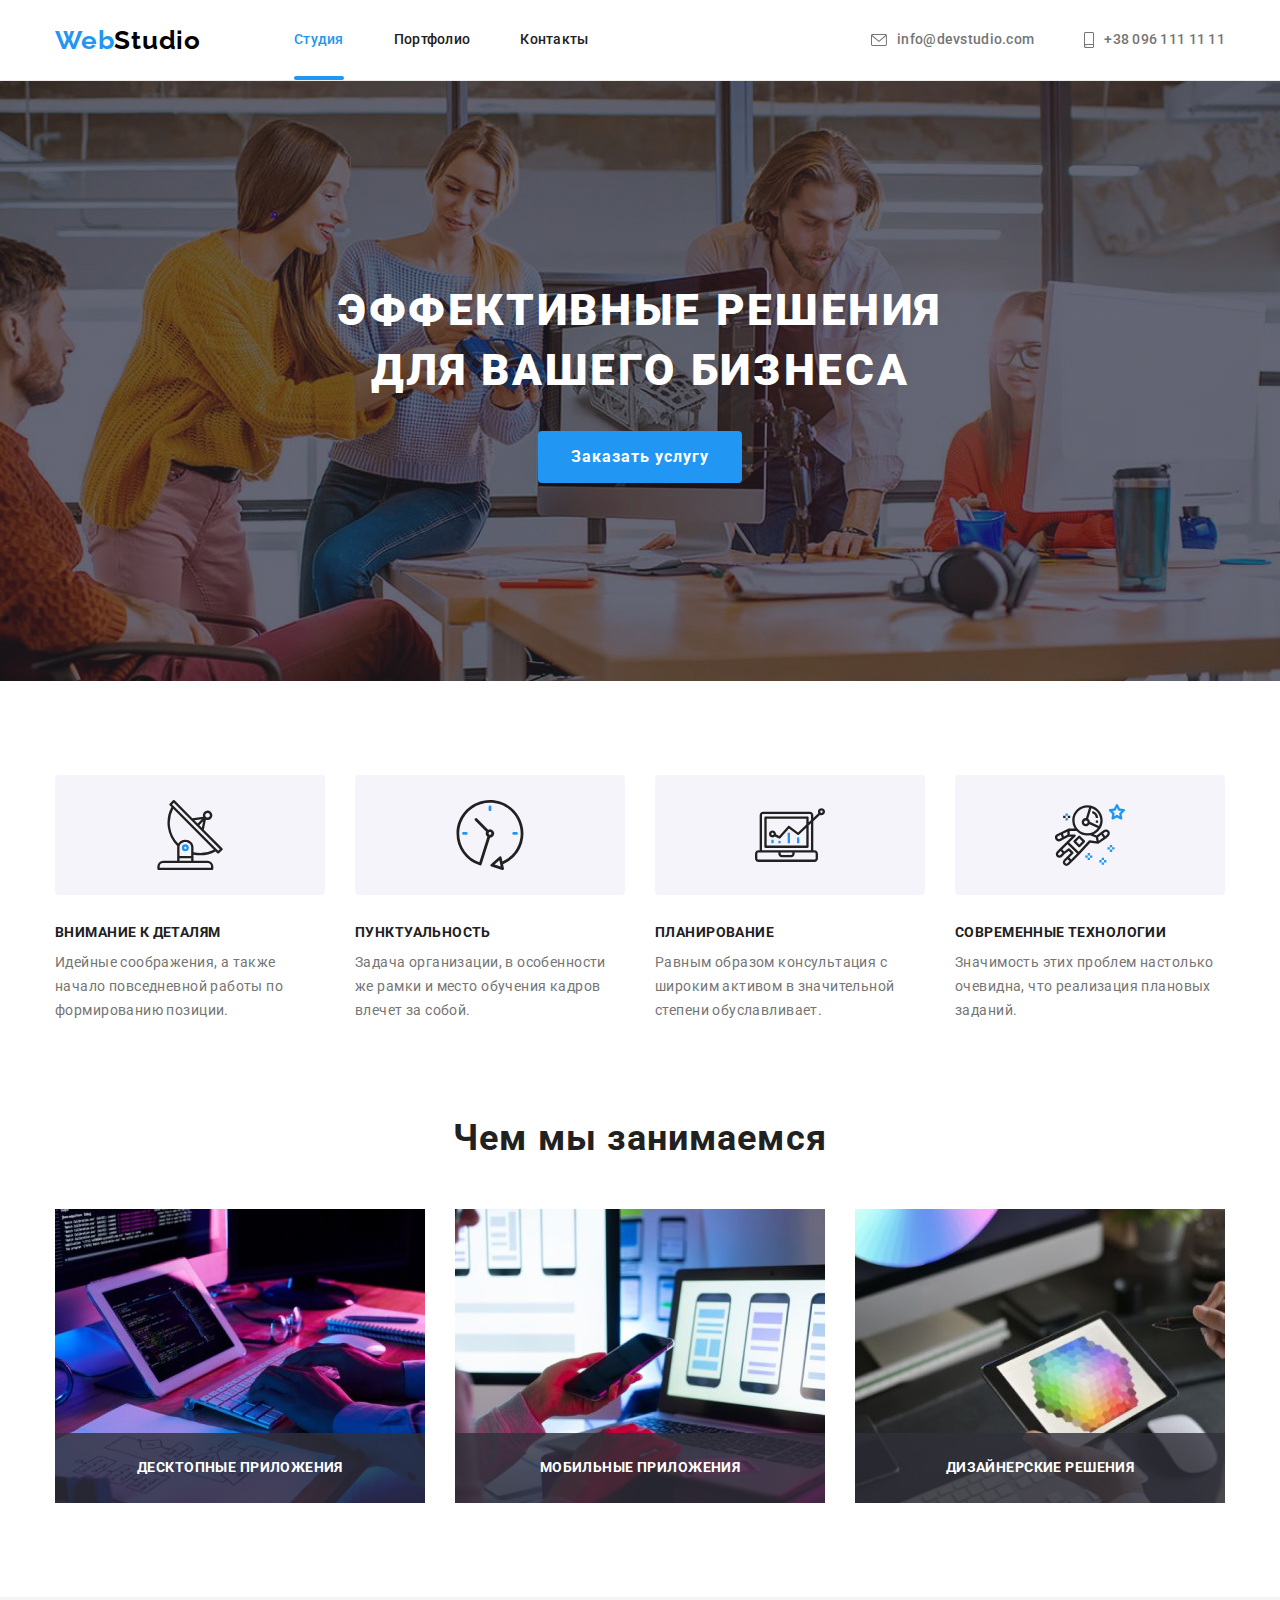
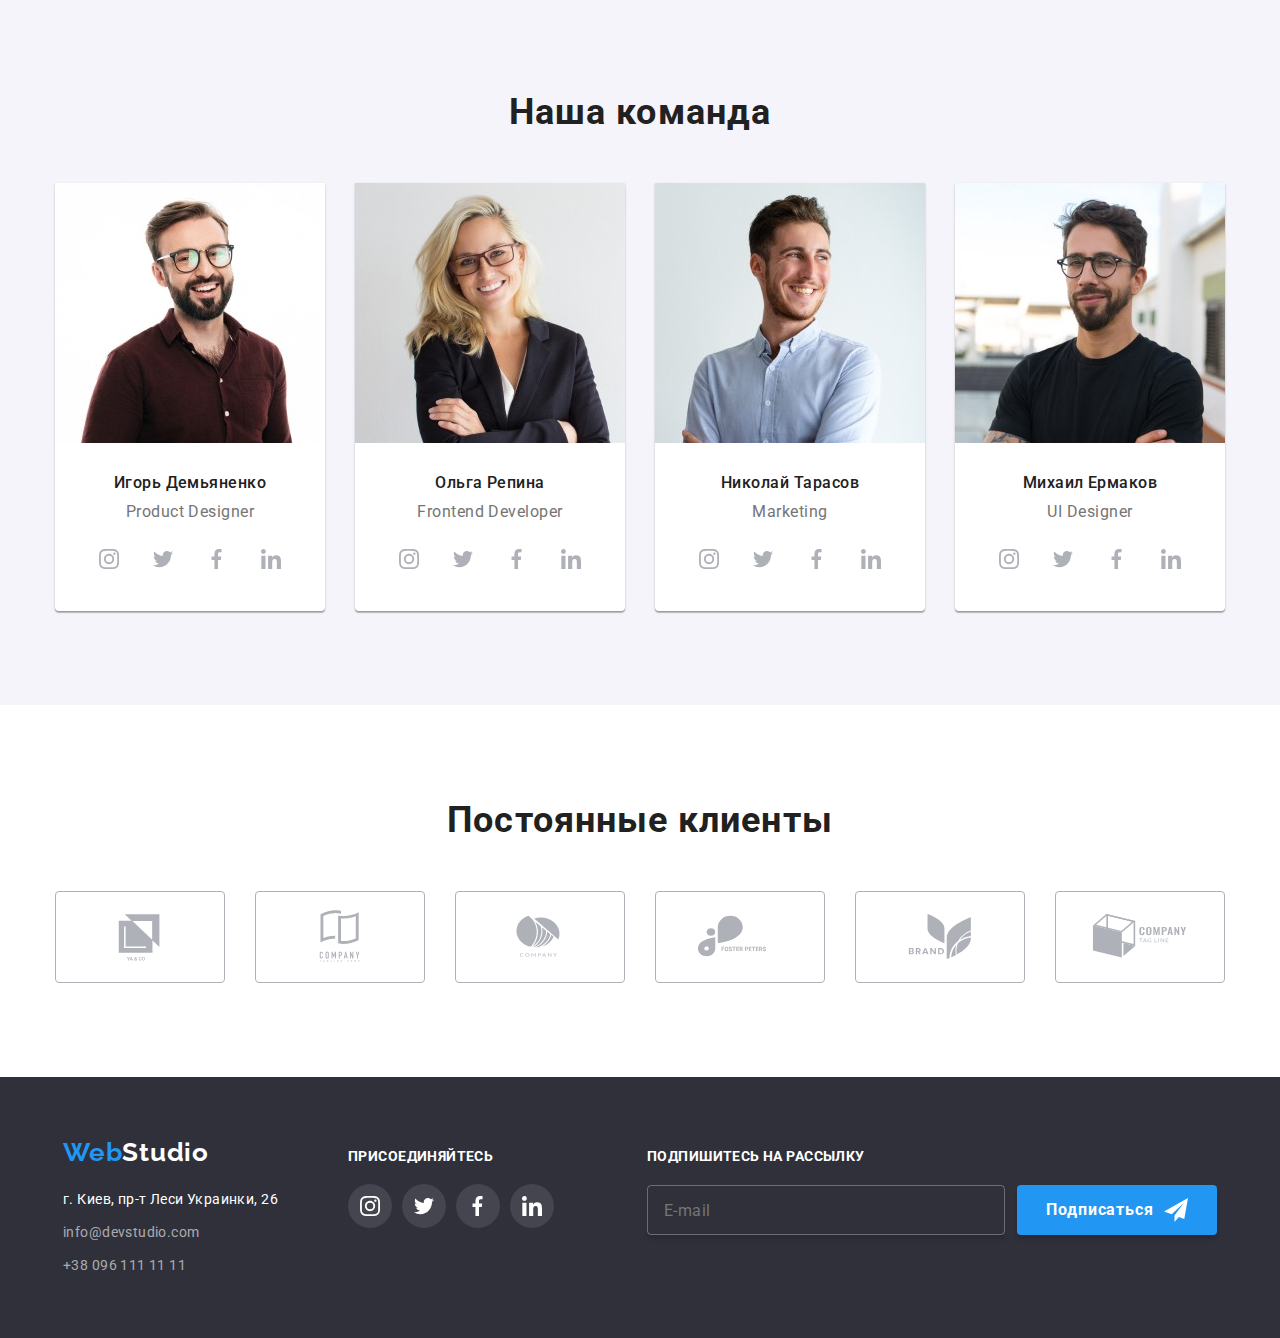
==== commit 914bf3de: "підготовлена робота до здачі дз" ====
--- a/index.html
+++ b/index.html
@@ -81,42 +81,54 @@
 
                 <div class="mobil-menu-wraper" data-menu>
 
-                    <!-- <ul class="mobile-menu__list">
-                        <li class="mobile-menu__item">
-                          <a class="mobile-menu__link mobile-menu__link--current" href="./index.html">Студия</a>
-                        </li>
-                        <li class="mobile-menu__item">
-                          <a class="mobile-menu__link" href="./portfolio.html">Портфолио</a>
-                        </li>
-                        <li class="mobile-menu__item">
-                          <a class="mobile-menu__link" href="">Контакты</a>
+                    <ul class="mobil-menu__list list">
+                        <li class="mobil-menu__item">
+                          <a class="mobil-menu__link mobil-menu__link--current" href="./index.html">Студия</a>
+                        </li>
+
+                        <li class="mobil-menu__item">
+                          <a class="mobil-menu__link" href="./portfolio.html">Портфолио</a>
+                        </li>
+
+                        <li class="mobil-menu__item">
+                          <a class="mobil-menu__link" href="">Контакты</a>
                         </li>
                       </ul>
-                      <ul class="mobile-menu-address">
-                        <li class="mobile-menu-address__item">
+
+
+                      <ul class="mobil-menu-address list">
+                        <li class="mobil-menu-address__item">
                           <a
-                            class="mobile-menu-address__link mobile-menu-address--current"
+                            class="mobil-menu-address__link mobil-menu-address--current"
                             href="tel:+380961111111">
                             +38 096 111 11 11</a
                           >
                         </li>
-                        <li class="mobile-menu-address__item">
-                          <a class="mobile-menu-address__link" href="mailto:info@devstudio.com">
+                        <li class="mobil-menu-address__item">
+                          <a class="mobil-menu-address__link" href="mailto:info@devstudio.com">
                             info@devstudio.com
                           </a>
                         </li>
-                      </ul> -->
-
-                    <ul>
-                        <li></li>
-                        <li></li>
-                        <li></li>
+                      </ul>
+
+                    <ul class="mobil-menu-social list">
+                        <li class="mobil-menu-social__item">
+                            <a class="mobile-menu-social__link" href="">Instagram</a>
+                        </li>
+
+                        <li class="mobil-menu-social__item">
+                            <a class="mobile-menu-social__link" href="">Twitter</a>
+                        </li>
+
+                        <li class="mobil-menu-social__item">
+                            <a class="mobile-menu-social__link" href="">Facebook</a>
+                        </li>
+
+                        <li class="mobil-menu-social__item">
+                            <a class="mobile-menu-social__link" href="">LinkedIn</a>
+                        </li>
                     </ul>
-                    <ul>
-                        <li></li>
-                        <li></li>
-                        <li></li>
-                    </ul>
+                
 
 
                 </div>
--- a/css/main.min.css
+++ b/css/main.min.css
@@ -1,2 +1,2 @@
-:root{--style-basis:#212121;--style-text:#757575;--style-fon-white:#FFFFFF;--style-blue:#2196F3;--style-black:#000000;--style-button:#F5F4FA;--style-button-secondary:#188ce8;--fon-titl-adr:#2F303A;--br-pr-style: #EEEEEE;--social-st:#AFB1B8;--animation: 250ms cubic-bezier(0.4, 0, 0.2, 1)}.visually-hidden{position:absolute;width:1px;height:1px;margin:-1px;border:0;padding:0;white-space:nowrap;-webkit-clip-path:inset(100%);clip-path:inset(100%);clip:rect(0 0 0 0);overflow:hidden}body{color:var(--style-basis);background-color:var(--style-fon-white);font-family:Roboto, sans-serif}.container{margin-left:auto;margin-right:auto;padding-left:15px;padding-right:15px}@media screen and (min-width: 480px){.container{width:480px}}@media screen and (min-width: 768px){.container{width:768px}}@media screen and (min-width: 1200px){.container{width:1200px}}.section{padding-top:60px;padding-bottom:60px}@media screen and (min-width: 1200px){.section{padding-top:94px;padding-bottom:94px}}h1,h2,h3,ul,p{margin:0}.section.no-padding{padding-top:0px}.list{margin:0;padding:0;list-style:none}.logo{margin-right:93px;padding-top:24px;padding-bottom:24px;color:var(--style-blue);font-family:Raleway, sans-serif;font-weight:700;font-size:26px;line-height:1.19;letter-spacing:0.03em;text-decoration:none}.logo-footer{display:-webkit-box;display:-ms-flexbox;display:flex;margin:0;padding:0;margin-bottom:20px}@media screen and (max-width: 1200px){.logo-footer{-webkit-box-pack:center;-ms-flex-pack:center;justify-content:center}}.logo--black{color:var(--style-black)}.logo-footer--white{color:var(--style-fon-white)}.button-title{display:inline-block;border:1px solid transparent;border-radius:4px;padding:10px 32px;min-width:200px;font-family:Roboto, sans-serif;font-weight:700;font-size:16px;line-height:1.88;letter-spacing:0.06em;text-align:center;cursor:pointer;color:var(--style-fon-white);background:var(--style-blue);-webkit-transition:background-color var(--animation);transition:background-color var(--animation)}.button-title:hover,.button-title:focus{background-color:var(--style-button-secondary)}.button-nav{display:-webkit-box;display:-ms-flexbox;display:flex;-webkit-box-pack:start;-ms-flex-pack:start;justify-content:start;-ms-flex-wrap:wrap;flex-wrap:wrap;margin-bottom:40px;padding-left:0}@media screen and (min-width: 768px){.button-nav{margin-bottom:30px;-webkit-box-pack:center;-ms-flex-pack:center;justify-content:center}}@media screen and (min-width: 1200px){.button-nav{margin-bottom:50px}}.button-list:not(:last-child){margin-right:8px}.button-list:nth-child(1),.button-list:nth-child(3){margin-bottom:15px}@media screen and (min-width: 768px){.button-list:nth-child(1),.button-list:nth-child(3){margin-bottom:0}}.button-one{display:inline-block;border:none;border-radius:4px;padding:6px 22px;min-width:73px;color:var(--style-fon-white);background-color:var(--style-blue);font-family:Roboto, sans-serif;font-weight:500;font-size:16px;line-height:1.63;cursor:pointer;-webkit-transition:-webkit-box-shadow var(--animation);transition:-webkit-box-shadow var(--animation);transition:box-shadow var(--animation);transition:box-shadow var(--animation), -webkit-box-shadow var(--animation)}.button-one:hover,.button-one:focus{-webkit-box-shadow:0px 3px 1px rgba(0,0,0,0.1),0px 1px 2px rgba(0,0,0,0.08),0px 2px 2px rgba(0,0,0,0.12);box-shadow:0px 3px 1px rgba(0,0,0,0.1),0px 1px 2px rgba(0,0,0,0.08),0px 2px 2px rgba(0,0,0,0.12)}.button{display:inline-block;border:none;border-radius:4px;padding:6px 22px;min-width:103px;color:var(--style-basis);background-color:var(--style-button);font-family:Roboto, sans-serif;font-weight:500;font-size:16px;line-height:1.63;letter-spacing:0.03em;cursor:pointer;-webkit-transition:background-color var(--animation),color var(--animation),-webkit-box-shadow var(--animation);transition:background-color var(--animation),color var(--animation),-webkit-box-shadow var(--animation);transition:background-color var(--animation),color var(--animation),box-shadow var(--animation);transition:background-color var(--animation),color var(--animation),box-shadow var(--animation),-webkit-box-shadow var(--animation)}.button:hover,.button:focus{background-color:var(--style-blue);color:var(--style-fon-white);-webkit-box-shadow:0px 3px 1px rgba(0,0,0,0.1),0px 1px 2px rgba(0,0,0,0.08),0px 2px 2px rgba(0,0,0,0.12);box-shadow:0px 3px 1px rgba(0,0,0,0.1),0px 1px 2px rgba(0,0,0,0.08),0px 2px 2px rgba(0,0,0,0.12)}.button-tel-menu{margin:0;margin-left:auto;padding:0;border:0;background-color:transparent;fill:var(--style-basis)}@media screen and (min-width: 768px){.button-tel-menu{display:none}}.button-tel-menu .icon-close{opacity:0}.backdrop{position:fixed;top:0;left:0;width:100%;height:100%;background-color:rgba(0,0,0,0.2);-webkit-transition:opacity var(--animation),visibility var(--animation);transition:opacity var(--animation),visibility var(--animation)}.backdrop.is-hidden{opacity:0;visibility:hidden;pointer-events:none}.modal-wrapper{position:absolute;top:50%;left:50%;-webkit-transform:translate(-50%, -50%);transform:translate(-50%, -50%);width:528px;padding:40px;z-index:10;background-color:var(--style-fon-white);border-radius:4px;-webkit-box-shadow:0px 1px 3px rgba(0,0,0,0.12),0px 1px 1px rgba(0,0,0,0.14),0px 2px 1px rgba(0,0,0,0.2);box-shadow:0px 1px 3px rgba(0,0,0,0.12),0px 1px 1px rgba(0,0,0,0.14),0px 2px 1px rgba(0,0,0,0.2)}.modal-btn{position:absolute;top:8px;right:8px;display:-webkit-box;display:-ms-flexbox;display:flex;-webkit-box-align:center;-ms-flex-align:center;align-items:center;-webkit-box-pack:center;-ms-flex-pack:center;justify-content:center;width:30px;height:30px;padding:0;border:1px solid rgba(0,0,0,0.1);border-radius:50%;fill:currentColor;background-color:transparent;cursor:pointer;-webkit-transition:color var(--animation);transition:color var(--animation)}.modal-btn:hover,.modal-btn:focus{color:var(--style-blue)}.modal-title{display:-webkit-box;display:-ms-flexbox;display:flex;-webkit-box-pack:center;-ms-flex-pack:center;justify-content:center;-webkit-box-align:center;-ms-flex-align:center;align-items:center;margin-bottom:12px;font-weight:700;font-size:20px;line-height:1.15;letter-spacing:0.03em;color:var(--style-basis)}.modal-form{text-align:center}.form-modal-group{display:block;text-align:left;margin-bottom:10px}.form-modal-label{display:inline-block;margin-bottom:4px;font-weight:400;font-size:12px;line-height:1.17;letter-spacing:0.01em;color:var(--style-text)}.form-modal-conteiner{position:relative;display:block}.form-modal-icon{display:-webkit-box;display:-ms-flexbox;display:flex;width:100%;height:40px;padding:12px 42px;color:var(--style-basis);border:1px solid rgba(33,33,33,0.2);border-radius:4px;cursor:pointer;-webkit-transition:border-color var(--animation);transition:border-color var(--animation)}.form-modal-group:focus-within .form-modal-icon,.form-modal-group:focus-within .form-comments{outline:0;border-color:var(--style-blue)}.form-modal-icon:hover,.form-comments:hover{border-color:var(--style-blue)}.form-img{position:absolute;top:50%;left:12px;-webkit-transform:translateY(-50%);transform:translateY(-50%);color:var(--style-basis);fill:currentColor;-webkit-transition:color var(--animation);transition:color var(--animation)}.form-modal-group:focus-within .form-img{color:var(--style-blue)}.form-img:hover{color:var(--style-blue)}.form-modal-group.comments{margin-bottom:20px}.form-comments{display:-webkit-box;display:-ms-flexbox;display:flex;width:100%;height:120px;padding:12px 16px;resize:none;color:rgba(117,117,117,0.5);border:1px solid rgba(33,33,33,0.2);border-radius:4px;-webkit-transition:border-color var(--animation);transition:border-color var(--animation)}.form-checkbox{display:-webkit-box;display:-ms-flexbox;display:flex;-webkit-box-pack:center;-ms-flex-pack:center;justify-content:center;-webkit-box-align:center;-ms-flex-align:center;align-items:center;margin-bottom:30px}.checkbox-conteiner{position:relative;display:block;width:16px;height:15px;margin-right:7px;cursor:pointer}.checkbox-img-one{position:absolute;display:block;top:0;left:0;width:16px;height:15px;-webkit-box-pack:center;-ms-flex-pack:center;justify-content:center;-webkit-box-align:center;-ms-flex-align:center;align-items:center;border-radius:2px;opacity:0;-webkit-transform:scale(0.2);transform:scale(0.2);-webkit-transition:opacity var(--animation),background-color var(--animation),-webkit-transform var(--animation);transition:opacity var(--animation),background-color var(--animation),-webkit-transform var(--animation);transition:transform var(--animation),opacity var(--animation),background-color var(--animation);transition:transform var(--animation),opacity var(--animation),background-color var(--animation),-webkit-transform var(--animation)}.input-checkbox:checked+.checkbox-img-one{opacity:1;-webkit-transform:scale(1);transform:scale(1);background-color:var(--style-blue)}.checkbox-img-two{position:absolute;display:block;top:0;left:0;width:16px;height:15px;border:2px solid var(--style-basis);border-radius:2px;-webkit-transition:border-color var(--animation);transition:border-color var(--animation)}.input-checkbox:focus ~ .checkbox-img-two,.input-checkbox:hover ~ .checkbox-img-two{border-color:var(--style-blue)}.checkbox-text{font-weight:400;font-size:14px;line-height:1.7;letter-spacing:0.03em;color:var(--style-text)}.checkbox-text-link{font-weight:400;font-size:14px;line-height:1.7;letter-spacing:0.03em;-webkit-text-decoration-line:underline;text-decoration-line:underline;color:var(--style-blue)}.ok-btn{min-width:200px;padding:10px 55px 10px 56px;font-weight:700;font-size:16px;line-height:1.88;letter-spacing:0.06em;color:var(--style-fon-white);background-color:var(--style-blue);cursor:pointer;-webkit-box-shadow:0px 4px 4px rgba(0,0,0,0.15);box-shadow:0px 4px 4px rgba(0,0,0,0.15);border-width:0;border-radius:4px;-webkit-transition:background-color var(--animation);transition:background-color var(--animation)}.ok-btn:hover,.ok-btn:focus{background-color:#188CE8}.socials{display:-webkit-box;display:-ms-flexbox;display:flex;-webkit-box-pack:center;-ms-flex-pack:center;justify-content:center;-webkit-box-align:center;-ms-flex-align:center;align-items:center;padding-left:0;margin:0}.socials__item:not(:last-child){margin-right:10px}.socials__link{display:-webkit-box;display:-ms-flexbox;display:flex;-webkit-box-pack:center;-ms-flex-pack:center;justify-content:center;-webkit-box-align:center;-ms-flex-align:center;align-items:center;width:44px;height:44px;background-color:var(--style-fon-white);color:var(--social-st);fill:currentColor;-webkit-transition:background-color var(--animation),fill var(--animation);transition:background-color var(--animation),fill var(--animation);border-radius:50%}.socials__link:hover,.socials__link:focus{background-color:var(--style-blue);color:var(--style-fon-white)}.socials__icon{fill:currentColor;-webkit-transition:fill var(--animation);transition:fill var(--animation)}@media screen and (max-width: 1200px){.socials-footer{text-align:center}}@media screen and (min-width: 1200px){.socials-footer{margin-left:70px}}.socials-footer_name{margin-bottom:20px;font-weight:700;font-size:14px;line-height:16px;letter-spacing:0.03em;text-transform:uppercase;color:var(--style-fon-white)}.socials-footer__link{background-color:rgba(255,255,255,0.1);color:var(--style-fon-white);-webkit-transition:background-color var(--animation);transition:background-color var(--animation)}@media screen and (max-width: 1200px){.form-footer{text-align:center}}.form-footer .form-title{margin-bottom:20px;font-weight:700;font-size:14px;line-height:1.14;letter-spacing:0.03em;text-transform:uppercase;color:var(--style-fon-white)}.contact-form{display:-webkit-box;display:-ms-flexbox;display:flex;-webkit-box-orient:vertical;-webkit-box-direction:normal;-ms-flex-direction:column;flex-direction:column}@media screen and (min-width: 1200px){.contact-form{-webkit-box-orient:horizontal;-webkit-box-direction:normal;-ms-flex-direction:row;flex-direction:row}}.contact-input{margin-bottom:20px;padding:15px 16px;width:450px;overflow:hidden;font-size:16px;line-height:1.25;letter-spacing:0.03em;color:rgba(255,255,255,0.6);background-color:transparent;border:1px solid rgba(255,255,255,0.3);-webkit-box-shadow:0px 4px 4px rgba(0,0,0,0.15);box-shadow:0px 4px 4px rgba(0,0,0,0.15);border-radius:4px}@media screen and (min-width: 768px){.contact-input{margin-left:auto;margin-right:auto}}@media screen and (min-width: 1200px){.contact-input{width:358px;margin-right:12px}}.footer-btn{margin-left:auto;margin-right:auto}.contact-btn{height:50px;width:200px;padding:0;margin-left:auto;margin-right:auto;display:-webkit-inline-box;display:-ms-inline-flexbox;display:inline-flex;-webkit-box-pack:center;-ms-flex-pack:center;justify-content:center;-webkit-box-align:center;-ms-flex-align:center;align-items:center;text-align:center;font-weight:700;font-size:16px;line-height:1.88;letter-spacing:0.06em;cursor:pointer;color:var(--style-fon-white);background-color:var(--style-blue);-webkit-box-shadow:0px 4px 4px rgba(0,0,0,0.15);box-shadow:0px 4px 4px rgba(0,0,0,0.15);border-radius:4px;border-width:0;-webkit-transition:background-color var(--animation);transition:background-color var(--animation)}.contact-btn:hover,.contact-btn:focus{background-color:#188CE8}.contact-btn-footer{display:-webkit-box;display:-ms-flexbox;display:flex;-webkit-box-pack:center;-ms-flex-pack:center;justify-content:center;-webkit-box-align:center;-ms-flex-align:center;align-items:center}.contact-icon{margin-left:10px}.header{position:relative;display:block;top:0;left:0;width:100%;background-color:var(--style-fon-white);border-bottom:1px solid #ececec}.header-container{display:-webkit-box;display:-ms-flexbox;display:flex;height:60px}@media screen and (min-width: 768px){.header-container{height:80px}}.header-navigation{display:-webkit-box;display:-ms-flexbox;display:flex;-webkit-box-align:center;-ms-flex-align:center;align-items:center}.header-navigation__list{display:none}@media screen and (min-width: 768px){.header-navigation__list{display:-webkit-box;display:-ms-flexbox;display:flex;-webkit-box-align:center;-ms-flex-align:center;align-items:center;font-weight:500;font-size:14px;line-height:1.14;letter-spacing:0.02em}}.header-navigation__item{margin-right:50px;-webkit-box-align:center;-ms-flex-align:center;align-items:center}.header-navigation__item:last-child{margin-right:0px}.header-navigation__link{position:relative;display:block;padding-top:32px;padding-bottom:32px;color:var(--style-basis);-webkit-transition:color var(--animation);transition:color var(--animation);text-decoration:none}.header-navigation__link:hover,.header-navigation__link:focus{color:var(--style-blue)}.header-navigation__link--current{color:var(--style-blue)}.header-navigation__link--current::after{position:absolute;content:"";bottom:0;left:0;display:block;width:100%;height:4px;background-color:var(--style-blue);border-radius:2px}.header-contacts{display:none}@media screen and (min-width: 768px){.header-contacts{display:-webkit-box;display:-ms-flexbox;display:flex;margin-left:auto;-webkit-box-align:center;-ms-flex-align:center;align-items:center;font-weight:500;font-size:14px;line-height:1.14;letter-spacing:0.02em}}.header-contacts__item:not(:last-child){margin-right:50px}.header-contacts__link{display:-webkit-box;display:-ms-flexbox;display:flex;padding-top:32px;padding-bottom:32px;-webkit-box-align:center;-ms-flex-align:center;align-items:center;color:var(--style-text);-webkit-transition:color var(--animation),fill var(--animation);transition:color var(--animation),fill var(--animation);text-decoration:none}.header-contacts__link:hover,.header-contacts__link:focus{color:var(--style-blue)}.header-contacts__icon{margin-right:10px;-webkit-box-align:center;-ms-flex-align:center;align-items:center;fill:currentColor}.header-contacts__icon:hover,.header-contacts__icon:focus{color:var(--style-blue)}.hero{max-width:1600px;height:400px;margin-left:auto;margin-right:auto;padding-top:118px;padding-bottom:118px;text-align:center;background-image:-webkit-gradient(linear, left top, left bottom, from(rgba(47,48,58,0.4)), to(rgba(47,48,58,0.4))),url(../images/hero/header-img-mob-480.jpg);background-image:linear-gradient(rgba(47,48,58,0.4), rgba(47,48,58,0.4)),url(../images/hero/header-img-mob-480.jpg);background-repeat:no-repeat;background-position:center;background-size:cover}@media (min-device-pixel-ratio: 2), (-webkit-min-device-pixel-ratio: 2), (min-resolution: 2dppx){.hero{background-image:-webkit-gradient(linear, left top, left bottom, from(rgba(47,48,58,0.4)), to(rgba(47,48,58,0.4))),url(../images/hero/header-img-mob-480@2x.jpg);background-image:linear-gradient(rgba(47,48,58,0.4), rgba(47,48,58,0.4)),url(../images/hero/header-img-mob-480@2x.jpg)}}@media screen and (min-width: 768px){.hero{background-image:-webkit-gradient(linear, left top, left bottom, from(rgba(47,48,58,0.4)), to(rgba(47,48,58,0.4))),url(../images/hero/header-img-tab-768.jpg);background-image:linear-gradient(rgba(47,48,58,0.4), rgba(47,48,58,0.4)),url(../images/hero/header-img-tab-768.jpg)}}@media screen and (min-width: 768px) and (min-device-pixel-ratio: 2), screen and (min-width: 768px) and (-webkit-min-device-pixel-ratio: 2), screen and (min-width: 768px) and (min-resolution: 2dppx){.hero{background-image:linear-gradient rgba(47,48,58,0.4),rgba(47,48,58,0.4),url(../images/hero/header-img-tab-768@2x.jpg)}}@media screen and (min-width: 1200px){.hero{height:600px;padding-top:200x;padding-bottom:200px;background-image:-webkit-gradient(linear, left top, left bottom, from(rgba(47,48,58,0.4)), to(rgba(47,48,58,0.4))),url(../images/hero/header-img-desk-1200.jpg);background-image:linear-gradient(rgba(47,48,58,0.4), rgba(47,48,58,0.4)),url(../images/hero/header-img-desk-1200.jpg)}}@media screen and (min-width: 1200px) and (min-device-pixel-ratio: 2), screen and (min-width: 1200px) and (-webkit-min-device-pixel-ratio: 2), screen and (min-width: 1200px) and (min-resolution: 2dppx){.hero{height:600px;padding-top:200x;padding-bottom:200px;background-image:linear-gradient rgba(47,48,58,0.4),rgba(47,48,58,0.4),url(../images/hero/header-img-desk-1200@2x.jpg)}}.hero__name{margin-top:0;margin-bottom:30px;margin-right:auto;margin-left:auto;max-width:360px;text-align:center;color:var(--style-fon-white);font-weight:900;font-size:26px;line-height:1.62;letter-spacing:0.06em;text-transform:uppercase}@media screen and (min-width: 1200px){.hero__name{font-size:44px;line-height:1.36;max-width:696px}}@media screen and (min-width: 768px){.features__list{display:-webkit-box;display:-ms-flexbox;display:flex;-ms-flex-wrap:wrap;flex-wrap:wrap}}@media screen and (min-width: 1200px){.features__list{display:-webkit-box;display:-ms-flexbox;display:flex;-ms-flex-wrap:nowrap;flex-wrap:nowrap}}.features__item{-ms-flex-preferred-size:calc((100% - 30px) / 2);flex-basis:calc((100% - 30px) / 2)}.features__item:not(:last-child){margin-bottom:30px}@media screen and (min-width: 768px){.features__item:nth-child(odd){margin-right:30px}}@media screen and (min-width: 768px){.features__item:nth-child(3){margin-bottom:0}}@media screen and (min-width: 1200px){.features__item:not(:last-child){margin-right:30px;margin-bottom:0}}.features__icon{display:-webkit-box;display:-ms-flexbox;display:flex;-webkit-box-pack:center;-ms-flex-pack:center;justify-content:center;-webkit-box-align:center;-ms-flex-align:center;align-items:center;margin-bottom:30px;width:100%;height:120px;color:var(--style-basis);background-color:var(--style-button);border-radius:4px}.features__img{fill:currentColor}.features__name{margin-bottom:10px;font-weight:700;font-size:14px;line-height:1.14;letter-spacing:0.03em;text-transform:uppercase;text-align:center}@media screen and (min-width: 768px){.features__name{text-align:left}}.features__text{color:var(--style-text);font-size:14px;line-height:1.71;letter-spacing:0.03em}.work{display:none}@media screen and (min-width: 1200px){.work{display:block}}.work__name{margin-bottom:50px;font-weight:700;font-size:36px;line-height:1.17;letter-spacing:0.03em;text-align:center}.work__list{display:-webkit-box;display:-ms-flexbox;display:flex;-webkit-box-pack:justify;-ms-flex-pack:justify;justify-content:space-between}.work__item{position:relative;z-index:1;margin-right:30px}.work__item:last-child{margin-right:0px}.work__images{display:block;max-width:100%;height:auto}.work__text{position:absolute;bottom:0;left:0;width:100%;height:70px;display:-webkit-box;display:-ms-flexbox;display:flex;-webkit-box-pack:center;-ms-flex-pack:center;justify-content:center;-webkit-box-align:center;-ms-flex-align:center;align-items:center;color:var(--style-fon-white);background-color:rgba(47,48,58,0.8);font-weight:700;font-size:14px;line-height:1.14;text-align:center;letter-spacing:0.03em;text-transform:uppercase}.team{text-align:center;background-color:var(--style-button)}.team__title{margin-bottom:30px;font-weight:700;font-size:28px;line-height:1.18;letter-spacing:0.03em;text-align:center}@media screen and (min-width: 1200px){.team__title{margin-bottom:50px;font-size:36px;line-height:1.17}}.team__list{-webkit-box-pack:justify;-ms-flex-pack:justify;justify-content:space-between}@media screen and (min-width: 768px){.team__list{display:-webkit-box;display:-ms-flexbox;display:flex;-ms-flex-wrap:wrap;flex-wrap:wrap;margin:-15px}}@media screen and (min-width: 1200px){.team__list{-ms-flex-wrap:nowrap;flex-wrap:nowrap;margin:0}}.team__item{background-color:var(--style-fon-white);-webkit-box-shadow:0px 1px 3px rgba(0,0,0,0.12),0px 1px 1px rgba(0,0,0,0.14),0px 2px 1px rgba(0,0,0,0.2);box-shadow:0px 1px 3px rgba(0,0,0,0.12),0px 1px 1px rgba(0,0,0,0.14),0px 2px 1px rgba(0,0,0,0.2);border-radius:0px 0px 4px 4px}@media screen and (min-width: 768px) and (max-width: 1199px){.team__item{-ms-flex-preferred-size:calc((100% - 60px) / 2);flex-basis:calc((100% - 60px) / 2);margin:15px}}@media screen and (max-width: 767px){.team__item:not(:last-child){margin-bottom:30px}}@media screen and (min-width: 1200px){.team__item:not(:last-child){margin-right:30px;margin-bottom:0}}.team__images{display:block;max-width:100%;height:auto}.team--side{padding-top:30px;padding-bottom:24px}@media screen and (min-width: 1200px){.team--side{padding-bottom:30px}}.team__name{margin-bottom:10px;font-weight:500;font-size:16px;line-height:1.19;letter-spacing:0.03em}.team__text{margin-bottom:16px;color:var(--style-text);font-size:16px;line-height:1.19;letter-spacing:0.03em}.gallery__title{margin-bottom:30px;font-weight:700;font-size:28px;line-height:1.18;letter-spacing:0.03em;text-align:center}@media screen and (min-width: 1200px){.gallery__title{margin-bottom:50px;font-size:36px;line-height:1.17}}.gallery__list{display:-webkit-box;display:-ms-flexbox;display:flex;-webkit-box-pack:center;-ms-flex-pack:center;justify-content:center;-webkit-box-align:center;-ms-flex-align:center;align-items:center;-ms-flex-wrap:wrap;flex-wrap:wrap;margin:-15px}@media screen and (min-width: 1200px){.gallery__list{-ms-flex-wrap:nowrap;flex-wrap:nowrap;margin:0}}.gallery__item{-ms-flex-preferred-size:calc((100% - 60px) / 2);flex-basis:calc((100% - 60px) / 2);margin:15px}@media screen and (min-width: 768px){.gallery__item{-ms-flex-preferred-size:calc((100% - 90px) / 3);flex-basis:calc((100% - 90px) / 3)}}@media screen and (min-width: 1200px){.gallery__item{margin:0}}@media screen and (min-width: 1200px){.gallery__item:not(:last-child){margin-right:30px}}.gallery__link{display:-webkit-box;display:-ms-flexbox;display:flex;-webkit-box-pack:center;-ms-flex-pack:center;justify-content:center;-webkit-box-align:center;-ms-flex-align:center;align-items:center;width:100%;height:100%;padding-top:15px;padding-bottom:15px;background-color:var(--style-fon-white);color:var(--social-st);border:1px solid var(--social-st);border-radius:4px;-webkit-transition:border var(--animation) color var(--animation);transition:border var(--animation) color var(--animation)}.gallery__link:hover,.gallery__link:focus{border:1px solid var(--style-blue);color:var(--style-blue)}.gallery__img{fill:currentColor;-webkit-transition:fill var(--animation);transition:fill var(--animation)}.main-portfolio{border-bottom:1px solid #ECECEC}@media screen and (min-width: 768px){.portfolio__list{display:-webkit-box;display:-ms-flexbox;display:flex;-ms-flex-wrap:wrap;flex-wrap:wrap;margin:-15px}}.portfolio__item{background:var(--style-fon-white);border:1px solid var(--br-pr-style)}@media screen and (min-width: 768px){.portfolio__item{margin:15px;-ms-flex-preferred-size:calc((100% - 60px) / 2);flex-basis:calc((100% - 60px) / 2)}}@media screen and (min-width: 1200px){.portfolio__item{-ms-flex-preferred-size:calc((100% - 90px) / 3);flex-basis:calc((100% - 90px) / 3)}}@media screen and (max-width: 768px){.portfolio__item:not(:last-child){margin-bottom:30px}}.portfolio__link{text-decoration:none;height:100%;display:-webkit-box;display:-ms-flexbox;display:flex;-webkit-box-orient:vertical;-webkit-box-direction:normal;-ms-flex-direction:column;flex-direction:column;cursor:pointer;-webkit-transition:-webkit-box-shadow var(--animation);transition:-webkit-box-shadow var(--animation);transition:box-shadow var(--animation);transition:box-shadow var(--animation), -webkit-box-shadow var(--animation)}.portfolio__link :hover,.portfolio__link :focus{-webkit-box-shadow:0px 1px 1px rgba(0,0,0,0.12),0px 4px 4px rgba(0,0,0,0.06),1px 4px 6px rgba(0,0,0,0.16);box-shadow:0px 1px 1px rgba(0,0,0,0.12),0px 4px 4px rgba(0,0,0,0.06),1px 4px 6px rgba(0,0,0,0.16)}.portfolio__images{display:block;max-width:100%;height:auto}.portfolio__group-anamation{position:relative;overflow:hidden}.portfolio__animation-text{display:block;position:absolute;left:0;top:0;width:100%;height:100%;padding:63px 24px;font-weight:400;font-size:18px;line-height:1.56;letter-spacing:0.03em;color:var(--style-fon-white);background-color:rgba(33,150,243,0.9);opacity:0;-webkit-transform:translateY(100%);transform:translateY(100%);-webkit-transition:opacity var(--animation),-webkit-transform var(--animation);transition:opacity var(--animation),-webkit-transform var(--animation);transition:transform var(--animation),opacity var(--animation);transition:transform var(--animation),opacity var(--animation),-webkit-transform var(--animation)}.portfolio__link:hover .portfolio__animation-text,.portfolio__link:focus .portfolio__animation-text{opacity:1;-webkit-transform:translateY(0);transform:translateY(0)}.portfolio__group{padding:20px 24px}.portfolio__name{font-weight:700;font-size:18px;line-height:2;letter-spacing:0.06em;color:var(--style-basis)}.portfolio__text{font-size:16px;line-height:1.88;letter-spacing:0.03em;color:var(--style-text)}.my-adrs{background-color:var(--fon-titl-adr);padding-top:60px;padding-bottom:60px}.adrs-container{display:-webkit-box;display:-ms-flexbox;display:flex;-webkit-box-pack:center;-ms-flex-pack:center;justify-content:center;-webkit-box-orient:vertical;-webkit-box-direction:normal;-ms-flex-direction:column;flex-direction:column}@media screen and (min-width: 1200px){.adrs-container{-webkit-box-orient:horizontal;-webkit-box-direction:normal;-ms-flex-direction:row;flex-direction:row;-webkit-box-align:baseline;-ms-flex-align:baseline;align-items:baseline}}.adr-mobil{margin-bottom:60px}@media screen and (min-width: 768px){.adr-mobil{display:-webkit-box;display:-ms-flexbox;display:flex;-ms-flex-pack:distribute;justify-content:space-around;-webkit-box-align:baseline;-ms-flex-align:baseline;align-items:baseline}}@media screen and (min-width: 1200px){.adr-mobil{margin-bottom:0;margin-right:93px}}@media screen and (max-width: 767px){.adr-group{margin-bottom:60px}}.adrs{margin-bottom:8px;text-align:center;color:var(--style-fon-white);font-size:14px;line-height:1.71;letter-spacing:0.03em;font-style:normal}@media screen and (min-width: 1200px){.adrs{text-align:start;margin-bottom:9px}}.adrs-list:not(:last-child){margin-bottom:8px}@media screen and (min-width: 1200px){.adrs-list:not(:last-child){margin-bottom:9px}}.footer-adrs-list{display:-webkit-box;display:-ms-flexbox;display:flex;-webkit-box-orient:vertical;-webkit-box-direction:normal;-ms-flex-direction:column;flex-direction:column;-webkit-box-align:center;-ms-flex-align:center;align-items:center}@media screen and (min-width: 1200px){.footer-adrs-list{-webkit-box-align:start;-ms-flex-align:start;align-items:start}}.adrs-auth{color:rgba(255,255,255,0.6);font-size:14px;line-height:1.71;letter-spacing:0.03em;font-style:normal;text-decoration:none;-webkit-transition:color var(--animation);transition:color var(--animation)}.adrs-auth:hover,.adrs-auth:focus{color:var(--style-blue)}
+:root{--style-basis:#212121;--style-text:#757575;--style-fon-white:#FFFFFF;--style-blue:#2196F3;--style-black:#000000;--style-button:#F5F4FA;--style-button-secondary:#188ce8;--fon-titl-adr:#2F303A;--br-pr-style: #EEEEEE;--social-st:#AFB1B8;--animation: 250ms cubic-bezier(0.4, 0, 0.2, 1)}.visually-hidden{position:absolute;width:1px;height:1px;margin:-1px;border:0;padding:0;white-space:nowrap;-webkit-clip-path:inset(100%);clip-path:inset(100%);clip:rect(0 0 0 0);overflow:hidden}body{color:var(--style-basis);background-color:var(--style-fon-white);font-family:Roboto, sans-serif}.container{margin-left:auto;margin-right:auto;padding-left:15px;padding-right:15px}@media screen and (min-width: 480px){.container{width:480px}}@media screen and (min-width: 768px){.container{width:768px}}@media screen and (min-width: 1200px){.container{width:1200px}}.section{padding-top:60px;padding-bottom:60px}@media screen and (min-width: 1200px){.section{padding-top:94px;padding-bottom:94px}}h1,h2,h3,ul,p{margin:0}.section.no-padding{padding-top:0px}.list{margin:0;padding:0;list-style:none}.logo{margin-right:88px;padding-top:24px;padding-bottom:24px;color:var(--style-blue);font-family:Raleway, sans-serif;font-weight:700;font-size:26px;line-height:1.19;letter-spacing:0.03em;text-decoration:none}@media screen and (min-width: 1200px){.logo{margin-right:93px}}.logo-footer{display:-webkit-box;display:-ms-flexbox;display:flex;margin:0;padding:0;margin-bottom:20px}@media screen and (max-width: 1200px){.logo-footer{-webkit-box-pack:center;-ms-flex-pack:center;justify-content:center}}.logo--black{color:var(--style-black)}.logo-footer--white{color:var(--style-fon-white)}.button-title{display:inline-block;border:1px solid transparent;border-radius:4px;padding:10px 32px;min-width:200px;font-family:Roboto, sans-serif;font-weight:700;font-size:16px;line-height:1.88;letter-spacing:0.06em;text-align:center;cursor:pointer;color:var(--style-fon-white);background:var(--style-blue);-webkit-transition:background-color var(--animation);transition:background-color var(--animation)}.button-title:hover,.button-title:focus{background-color:var(--style-button-secondary)}.button-nav{display:-webkit-box;display:-ms-flexbox;display:flex;-webkit-box-pack:start;-ms-flex-pack:start;justify-content:start;-ms-flex-wrap:wrap;flex-wrap:wrap;margin-bottom:40px;padding-left:0}@media screen and (min-width: 768px){.button-nav{margin-bottom:30px;-webkit-box-pack:center;-ms-flex-pack:center;justify-content:center}}@media screen and (min-width: 1200px){.button-nav{margin-bottom:50px}}.button-list:not(:last-child){margin-right:8px}.button-list:nth-child(1),.button-list:nth-child(3){margin-bottom:15px}@media screen and (min-width: 768px){.button-list:nth-child(1),.button-list:nth-child(3){margin-bottom:0}}.button-one{display:inline-block;border:none;border-radius:4px;padding:6px 22px;min-width:73px;color:var(--style-fon-white);background-color:var(--style-blue);font-family:Roboto, sans-serif;font-weight:500;font-size:16px;line-height:1.63;cursor:pointer;-webkit-transition:-webkit-box-shadow var(--animation);transition:-webkit-box-shadow var(--animation);transition:box-shadow var(--animation);transition:box-shadow var(--animation), -webkit-box-shadow var(--animation)}.button-one:hover,.button-one:focus{-webkit-box-shadow:0px 3px 1px rgba(0,0,0,0.1),0px 1px 2px rgba(0,0,0,0.08),0px 2px 2px rgba(0,0,0,0.12);box-shadow:0px 3px 1px rgba(0,0,0,0.1),0px 1px 2px rgba(0,0,0,0.08),0px 2px 2px rgba(0,0,0,0.12)}.button{display:inline-block;border:none;border-radius:4px;padding:6px 22px;min-width:103px;color:var(--style-basis);background-color:var(--style-button);font-family:Roboto, sans-serif;font-weight:500;font-size:16px;line-height:1.63;letter-spacing:0.03em;cursor:pointer;-webkit-transition:background-color var(--animation),color var(--animation),-webkit-box-shadow var(--animation);transition:background-color var(--animation),color var(--animation),-webkit-box-shadow var(--animation);transition:background-color var(--animation),color var(--animation),box-shadow var(--animation);transition:background-color var(--animation),color var(--animation),box-shadow var(--animation),-webkit-box-shadow var(--animation)}.button:hover,.button:focus{background-color:var(--style-blue);color:var(--style-fon-white);-webkit-box-shadow:0px 3px 1px rgba(0,0,0,0.1),0px 1px 2px rgba(0,0,0,0.08),0px 2px 2px rgba(0,0,0,0.12);box-shadow:0px 3px 1px rgba(0,0,0,0.1),0px 1px 2px rgba(0,0,0,0.08),0px 2px 2px rgba(0,0,0,0.12)}.button-tel-menu{margin:0;margin-left:auto;padding:0;border:0;cursor:pointer;background-color:transparent;fill:var(--style-basis);-webkit-transition:fill var(--animation);transition:fill var(--animation)}.button-tel-menu:hover,.button-tel-menu:focus{fill:var(--style-blue)}.button-tel-menu.icon-close{opacity:0}.button-tel-menu.is-open{z-index:800}.button-tel-menu.is-open .icon-close{opacity:1;-webkit-transition:opacity var(--animation);transition:opacity var(--animation)}.button-tel-menu.is-open .icon-menu{display:none}@media screen and (min-width: 768px){.button-tel-menu{display:none}}.button-tel-menu .icon-close{opacity:0}.backdrop{position:fixed;top:0;left:0;width:100%;height:100%;background-color:rgba(0,0,0,0.2);-webkit-transition:opacity var(--animation),visibility var(--animation);transition:opacity var(--animation),visibility var(--animation)}.backdrop.is-hidden{opacity:0;visibility:hidden;pointer-events:none}.modal-wrapper{position:absolute;top:50%;left:50%;-webkit-transform:translate(-50%, -50%);transform:translate(-50%, -50%);width:450px;padding:40px;z-index:10;background-color:var(--style-fon-white);border-radius:4px;-webkit-box-shadow:0px 1px 3px rgba(0,0,0,0.12),0px 1px 1px rgba(0,0,0,0.14),0px 2px 1px rgba(0,0,0,0.2);box-shadow:0px 1px 3px rgba(0,0,0,0.12),0px 1px 1px rgba(0,0,0,0.14),0px 2px 1px rgba(0,0,0,0.2)}@media screen and (min-width: 1200px){.modal-wrapper{width:528px}}.modal-btn{position:absolute;top:8px;right:8px;display:-webkit-box;display:-ms-flexbox;display:flex;-webkit-box-align:center;-ms-flex-align:center;align-items:center;-webkit-box-pack:center;-ms-flex-pack:center;justify-content:center;width:30px;height:30px;padding:0;border:1px solid rgba(0,0,0,0.1);border-radius:50%;fill:currentColor;background-color:transparent;cursor:pointer;-webkit-transition:color var(--animation);transition:color var(--animation)}.modal-btn:hover,.modal-btn:focus{color:var(--style-blue)}.modal-title{display:-webkit-box;display:-ms-flexbox;display:flex;-webkit-box-pack:center;-ms-flex-pack:center;justify-content:center;-webkit-box-align:center;-ms-flex-align:center;align-items:center;margin-bottom:12px;font-weight:700;font-size:20px;line-height:1.15;letter-spacing:0.03em;color:var(--style-basis)}.modal-form{text-align:center}.form-modal-group{display:block;text-align:left;margin-bottom:10px}.form-modal-label{display:inline-block;margin-bottom:4px;font-weight:400;font-size:12px;line-height:1.17;letter-spacing:0.01em;color:var(--style-text)}.form-modal-conteiner{position:relative;display:block}.form-modal-icon{display:-webkit-box;display:-ms-flexbox;display:flex;width:100%;height:40px;padding:12px 42px;color:var(--style-basis);border:1px solid rgba(33,33,33,0.2);border-radius:4px;cursor:pointer;-webkit-transition:border-color var(--animation);transition:border-color var(--animation)}.form-modal-group:focus-within .form-modal-icon,.form-modal-group:focus-within .form-comments{outline:0;border-color:var(--style-blue)}.form-modal-icon:hover,.form-comments:hover{border-color:var(--style-blue)}.form-img{position:absolute;top:50%;left:12px;-webkit-transform:translateY(-50%);transform:translateY(-50%);color:var(--style-basis);fill:currentColor;-webkit-transition:color var(--animation);transition:color var(--animation)}.form-modal-group:focus-within .form-img{color:var(--style-blue)}.form-img:hover{color:var(--style-blue)}.form-modal-group.comments{margin-bottom:20px}.form-comments{display:-webkit-box;display:-ms-flexbox;display:flex;width:100%;height:120px;padding:12px 16px;resize:none;color:rgba(117,117,117,0.5);border:1px solid rgba(33,33,33,0.2);border-radius:4px;-webkit-transition:border-color var(--animation);transition:border-color var(--animation)}.form-checkbox{display:-webkit-box;display:-ms-flexbox;display:flex;-webkit-box-pack:center;-ms-flex-pack:center;justify-content:center;-webkit-box-align:center;-ms-flex-align:center;align-items:center;margin-bottom:30px}.checkbox-conteiner{position:relative;display:block;width:16px;height:15px;margin-right:7px;cursor:pointer}.checkbox-img-one{position:absolute;display:block;top:0;left:0;width:16px;height:15px;-webkit-box-pack:center;-ms-flex-pack:center;justify-content:center;-webkit-box-align:center;-ms-flex-align:center;align-items:center;border-radius:2px;opacity:0;-webkit-transform:scale(0.2);transform:scale(0.2);-webkit-transition:opacity var(--animation),background-color var(--animation),-webkit-transform var(--animation);transition:opacity var(--animation),background-color var(--animation),-webkit-transform var(--animation);transition:transform var(--animation),opacity var(--animation),background-color var(--animation);transition:transform var(--animation),opacity var(--animation),background-color var(--animation),-webkit-transform var(--animation)}.input-checkbox:checked+.checkbox-img-one{opacity:1;-webkit-transform:scale(1);transform:scale(1);background-color:var(--style-blue)}.checkbox-img-two{position:absolute;display:block;top:0;left:0;width:16px;height:15px;border:2px solid var(--style-basis);border-radius:2px;-webkit-transition:border-color var(--animation);transition:border-color var(--animation)}.input-checkbox:focus ~ .checkbox-img-two,.input-checkbox:hover ~ .checkbox-img-two{border-color:var(--style-blue)}.checkbox-text{font-weight:400;font-size:12px;line-height:1.17;letter-spacing:0.03em;color:var(--style-text)}@media screen and (min-width: 1200px){.checkbox-text{font-size:14px;line-height:1.7}}.checkbox-text-link{font-weight:400;font-size:12px;line-height:1.17;letter-spacing:0.03em;-webkit-text-decoration-line:underline;text-decoration-line:underline;color:var(--style-blue)}@media screen and (min-width: 1200px){.checkbox-text-link{font-size:14px;line-height:1.7}}.ok-btn{min-width:200px;padding:10px 55px 10px 56px;font-weight:700;font-size:16px;line-height:1.88;letter-spacing:0.06em;color:var(--style-fon-white);background-color:var(--style-blue);cursor:pointer;-webkit-box-shadow:0px 4px 4px rgba(0,0,0,0.15);box-shadow:0px 4px 4px rgba(0,0,0,0.15);border-width:0;border-radius:4px;-webkit-transition:background-color var(--animation);transition:background-color var(--animation)}.ok-btn:hover,.ok-btn:focus{background-color:#188CE8}@media screen and (max-width: 767px){.mobil-menu-wraper{position:absolute;display:-webkit-box;display:-ms-flexbox;display:flex;-webkit-box-orient:vertical;-webkit-box-direction:normal;-ms-flex-direction:column;flex-direction:column;z-index:750;width:100%;height:100vh;left:-100%;top:0;background-color:var(--style-fon-white);padding-left:40px;padding-top:48px;padding-bottom:48px;-webkit-transition:-webkit-transform var(--animation);transition:-webkit-transform var(--animation);transition:transform var(--animation);transition:transform var(--animation), -webkit-transform var(--animation)}.mobil-menu-wraper.is-open{-webkit-transform:translateX(100%);transform:translateX(100%)}}@media screen and (min-width: 768px){.mobil-menu-wraper{display:none}}.mobil-menu__list{margin-bottom:auto}.mobil-menu__item:not(:last-child){margin-bottom:32px}.mobil-menu__link{font-weight:500;font-size:40px;line-height:47px;letter-spacing:0.02em;color:var(--style-basis);-webkit-transition:color var(--animation);transition:color var(--animation);text-decoration:none}.mobil-menu__link:hover,.mobil-menu__link:focus{color:var(--style-blue)}.mobil-menu__link--current{color:var(--style-blue)}.mobil-menu-address{margin-bottom:64px}.mobil-menu-address__item:not(:last-child){margin-bottom:32px}.mobil-menu-address__link{font-weight:500;font-size:24px;line-height:1.17;letter-spacing:0.02em;color:var(--style-text);-webkit-transition:color var(--animation);transition:color var(--animation);text-decoration:none}.mobil-menu-address__link:hover,.mobil-menu-address__link:focus{color:var(--style-blue)}.mobil-menu-address--current{font-size:34px;line-height:1.18;color:var(--style-blue)}.mobil-menu-social{display:-webkit-inline-box;display:-ms-inline-flexbox;display:inline-flex;-ms-flex-wrap:wrap;flex-wrap:wrap}.mobil-menu-social__item:nth-child(odd),.mobil-menu-social__item:nth-child(2){border-right:1px solid rgba(33,33,33,0.2);padding-right:10px;margin-right:10px}.mobile-menu-social__link{font-weight:500;font-size:18px;line-height:1.22;letter-spacing:0.02em;color:var(--style-blue);text-decoration:none}.socials{display:-webkit-box;display:-ms-flexbox;display:flex;-webkit-box-pack:center;-ms-flex-pack:center;justify-content:center;-webkit-box-align:center;-ms-flex-align:center;align-items:center;padding-left:0;margin:0}.socials__item:not(:last-child){margin-right:10px}.socials__link{display:-webkit-box;display:-ms-flexbox;display:flex;-webkit-box-pack:center;-ms-flex-pack:center;justify-content:center;-webkit-box-align:center;-ms-flex-align:center;align-items:center;width:44px;height:44px;background-color:var(--style-fon-white);color:var(--social-st);fill:currentColor;-webkit-transition:background-color var(--animation),fill var(--animation);transition:background-color var(--animation),fill var(--animation);border-radius:50%}.socials__link:hover,.socials__link:focus{background-color:var(--style-blue);color:var(--style-fon-white)}.socials__icon{fill:currentColor;-webkit-transition:fill var(--animation);transition:fill var(--animation)}@media screen and (max-width: 1200px){.socials-footer{text-align:center}}@media screen and (min-width: 1200px){.socials-footer{margin-left:70px}}.socials-footer_name{margin-bottom:20px;font-weight:700;font-size:14px;line-height:16px;letter-spacing:0.03em;text-transform:uppercase;color:var(--style-fon-white)}.socials-footer__link{background-color:rgba(255,255,255,0.1);color:var(--style-fon-white);-webkit-transition:background-color var(--animation);transition:background-color var(--animation)}@media screen and (max-width: 1200px){.form-footer{text-align:center}}.form-footer .form-title{margin-bottom:20px;font-weight:700;font-size:14px;line-height:1.14;letter-spacing:0.03em;text-transform:uppercase;color:var(--style-fon-white)}.contact-form{display:-webkit-box;display:-ms-flexbox;display:flex;-webkit-box-orient:vertical;-webkit-box-direction:normal;-ms-flex-direction:column;flex-direction:column}@media screen and (min-width: 1200px){.contact-form{-webkit-box-orient:horizontal;-webkit-box-direction:normal;-ms-flex-direction:row;flex-direction:row}}.contact-input{margin-bottom:20px;padding:15px 16px;width:450px;height:50px;overflow:hidden;font-size:16px;line-height:1.25;letter-spacing:0.03em;color:rgba(255,255,255,0.6);background-color:transparent;border:1px solid rgba(255,255,255,0.3);-webkit-box-shadow:0px 4px 4px rgba(0,0,0,0.15);box-shadow:0px 4px 4px rgba(0,0,0,0.15);border-radius:4px}@media screen and (min-width: 768px){.contact-input{margin-left:auto;margin-right:auto}}@media screen and (min-width: 1200px){.contact-input{width:358px;margin-bottom:0;margin-right:12px}}.footer-btn{margin-left:auto;margin-right:auto}.contact-btn{height:50px;width:200px;padding:0;margin-left:auto;margin-right:auto;display:-webkit-inline-box;display:-ms-inline-flexbox;display:inline-flex;-webkit-box-pack:center;-ms-flex-pack:center;justify-content:center;-webkit-box-align:center;-ms-flex-align:center;align-items:center;text-align:center;font-weight:700;font-size:16px;line-height:1.88;letter-spacing:0.06em;cursor:pointer;color:var(--style-fon-white);background-color:var(--style-blue);-webkit-box-shadow:0px 4px 4px rgba(0,0,0,0.15);box-shadow:0px 4px 4px rgba(0,0,0,0.15);border-radius:4px;border-width:0;-webkit-transition:background-color var(--animation);transition:background-color var(--animation)}.contact-btn:hover,.contact-btn:focus{background-color:#188CE8}.contact-btn-footer{display:-webkit-box;display:-ms-flexbox;display:flex;-webkit-box-pack:center;-ms-flex-pack:center;justify-content:center;-webkit-box-align:center;-ms-flex-align:center;align-items:center}.contact-icon{margin-left:10px}.header{position:relative;display:block;top:0;left:0;width:100%;background-color:var(--style-fon-white);border-bottom:1px solid #ececec}.header-container{display:-webkit-box;display:-ms-flexbox;display:flex;height:60px}@media screen and (min-width: 768px){.header-container{height:80px}}.header-navigation{display:-webkit-box;display:-ms-flexbox;display:flex;-webkit-box-align:center;-ms-flex-align:center;align-items:center}.header-navigation__list{display:none}@media screen and (min-width: 768px){.header-navigation__list{display:-webkit-box;display:-ms-flexbox;display:flex;-webkit-box-align:center;-ms-flex-align:center;align-items:center;font-weight:500;font-size:14px;line-height:1.14;letter-spacing:0.02em}}.header-navigation__item{margin-right:50px;-webkit-box-align:center;-ms-flex-align:center;align-items:center}.header-navigation__item:last-child{margin-right:0px}.header-navigation__link{position:relative;display:block;padding-top:32px;padding-bottom:32px;color:var(--style-basis);-webkit-transition:color var(--animation);transition:color var(--animation);text-decoration:none}.header-navigation__link:hover,.header-navigation__link:focus{color:var(--style-blue)}.header-navigation__link--current{color:var(--style-blue)}.header-navigation__link--current::after{position:absolute;content:"";bottom:0;left:0;display:block;width:100%;height:4px;background-color:var(--style-blue);border-radius:2px}.header-contacts{display:none}@media screen and (min-width: 768px){.header-contacts{display:-webkit-box;display:-ms-flexbox;display:flex;margin-left:auto;-webkit-box-orient:vertical;-webkit-box-direction:normal;-ms-flex-direction:column;flex-direction:column;-webkit-box-pack:center;-ms-flex-pack:center;justify-content:center}}@media screen and (min-width: 1200px){.header-contacts{-webkit-box-orient:horizontal;-webkit-box-direction:normal;-ms-flex-direction:row;flex-direction:row}}.header-contacts__item{display:-webkit-box;display:-ms-flexbox;display:flex;-webkit-box-align:center;-ms-flex-align:center;align-items:center}.header-contacts__item:not(:last-child){margin-right:50px}@media screen and (min-width: 768px) and (max-width: 1199px){.header-contacts__item:not(:last-child){margin:0;margin-bottom:10px}}.header-contacts__link{display:-webkit-box;display:-ms-flexbox;display:flex;padding-top:32px;padding-bottom:32px;-webkit-box-align:center;-ms-flex-align:center;align-items:center;font-weight:500;font-size:14px;line-height:1.14;letter-spacing:0.02em;color:var(--style-text);-webkit-transition:color var(--animation),fill var(--animation);transition:color var(--animation),fill var(--animation);text-decoration:none}.header-contacts__link:hover,.header-contacts__link:focus{color:var(--style-blue)}@media screen and (min-width: 768px) and (max-width: 1199px){.header-contacts__link{font-size:12px;line-height:1.16;padding:0}}.header-contacts__icon{margin-right:10px;-webkit-box-align:center;-ms-flex-align:center;align-items:center;fill:currentColor}.header-contacts__icon:hover,.header-contacts__icon:focus{color:var(--style-blue)}.hero{max-width:1600px;height:400px;margin-left:auto;margin-right:auto;padding-top:118px;padding-bottom:118px;text-align:center;background-image:-webkit-gradient(linear, left top, left bottom, from(rgba(47,48,58,0.4)), to(rgba(47,48,58,0.4))),url(../images/hero/header-img-mob-480.jpg);background-image:linear-gradient(rgba(47,48,58,0.4), rgba(47,48,58,0.4)),url(../images/hero/header-img-mob-480.jpg);background-repeat:no-repeat;background-position:center;background-size:cover}@media (min-device-pixel-ratio: 2), (-webkit-min-device-pixel-ratio: 2), (min-resolution: 2dppx){.hero{background-image:-webkit-gradient(linear, left top, left bottom, from(rgba(47,48,58,0.4)), to(rgba(47,48,58,0.4))),url(../images/hero/header-img-mob-480@2x.jpg);background-image:linear-gradient(rgba(47,48,58,0.4), rgba(47,48,58,0.4)),url(../images/hero/header-img-mob-480@2x.jpg)}}@media screen and (min-width: 768px){.hero{background-image:-webkit-gradient(linear, left top, left bottom, from(rgba(47,48,58,0.4)), to(rgba(47,48,58,0.4))),url(../images/hero/header-img-tab-768.jpg);background-image:linear-gradient(rgba(47,48,58,0.4), rgba(47,48,58,0.4)),url(../images/hero/header-img-tab-768.jpg)}}@media screen and (min-width: 768px) and (min-device-pixel-ratio: 2), screen and (min-width: 768px) and (-webkit-min-device-pixel-ratio: 2), screen and (min-width: 768px) and (min-resolution: 2dppx){.hero{background-image:linear-gradient rgba(47,48,58,0.4),rgba(47,48,58,0.4),url(../images/hero/header-img-tab-768@2x.jpg)}}@media screen and (min-width: 1200px){.hero{height:600px;padding-top:200px;padding-bottom:200px;background-image:-webkit-gradient(linear, left top, left bottom, from(rgba(47,48,58,0.4)), to(rgba(47,48,58,0.4))),url(../images/hero/header-img-desk-1200.jpg);background-image:linear-gradient(rgba(47,48,58,0.4), rgba(47,48,58,0.4)),url(../images/hero/header-img-desk-1200.jpg)}}@media screen and (min-width: 1200px) and (min-device-pixel-ratio: 2), screen and (min-width: 1200px) and (-webkit-min-device-pixel-ratio: 2), screen and (min-width: 1200px) and (min-resolution: 2dppx){.hero{height:600px;padding-top:200px;padding-bottom:200px;background-image:linear-gradient rgba(47,48,58,0.4),rgba(47,48,58,0.4),url(../images/hero/header-img-desk-1200@2x.jpg)}}.hero__name{margin-top:0;margin-bottom:30px;margin-right:auto;margin-left:auto;max-width:360px;text-align:center;color:var(--style-fon-white);font-weight:900;font-size:26px;line-height:1.62;letter-spacing:0.06em;text-transform:uppercase}@media screen and (min-width: 1200px){.hero__name{font-size:44px;line-height:1.36;max-width:696px}}@media screen and (min-width: 768px){.features__list{display:-webkit-box;display:-ms-flexbox;display:flex;-ms-flex-wrap:wrap;flex-wrap:wrap}}@media screen and (min-width: 1200px){.features__list{display:-webkit-box;display:-ms-flexbox;display:flex;-ms-flex-wrap:nowrap;flex-wrap:nowrap}}.features__item{-ms-flex-preferred-size:calc((100% - 30px) / 2);flex-basis:calc((100% - 30px) / 2)}.features__item:not(:last-child){margin-bottom:30px}@media screen and (min-width: 768px){.features__item:nth-child(odd){margin-right:30px}}@media screen and (min-width: 768px){.features__item:nth-child(3){margin-bottom:0}}@media screen and (min-width: 1200px){.features__item:not(:last-child){margin-right:30px;margin-bottom:0}}.features__icon{display:-webkit-box;display:-ms-flexbox;display:flex;-webkit-box-pack:center;-ms-flex-pack:center;justify-content:center;-webkit-box-align:center;-ms-flex-align:center;align-items:center;margin-bottom:30px;width:100%;height:120px;color:var(--style-basis);background-color:var(--style-button);border-radius:4px}.features__img{fill:currentColor}.features__name{margin-bottom:10px;font-weight:700;font-size:14px;line-height:1.14;letter-spacing:0.03em;text-transform:uppercase;text-align:center}@media screen and (min-width: 768px){.features__name{text-align:left}}.features__text{color:var(--style-text);font-size:14px;line-height:1.71;letter-spacing:0.03em}.work{display:none}@media screen and (min-width: 1200px){.work{display:block}}.work__name{margin-bottom:50px;font-weight:700;font-size:36px;line-height:1.17;letter-spacing:0.03em;text-align:center}.work__list{display:-webkit-box;display:-ms-flexbox;display:flex;-webkit-box-pack:justify;-ms-flex-pack:justify;justify-content:space-between}.work__item{position:relative;z-index:1;margin-right:30px}.work__item:last-child{margin-right:0px}.work__images{display:block;max-width:100%;height:auto}.work__text{position:absolute;bottom:0;left:0;width:100%;height:70px;display:-webkit-box;display:-ms-flexbox;display:flex;-webkit-box-pack:center;-ms-flex-pack:center;justify-content:center;-webkit-box-align:center;-ms-flex-align:center;align-items:center;color:var(--style-fon-white);background-color:rgba(47,48,58,0.8);font-weight:700;font-size:14px;line-height:1.14;text-align:center;letter-spacing:0.03em;text-transform:uppercase}.team{text-align:center;background-color:var(--style-button)}.team__title{margin-bottom:30px;font-weight:700;font-size:28px;line-height:1.18;letter-spacing:0.03em;text-align:center}@media screen and (min-width: 1200px){.team__title{margin-bottom:50px;font-size:36px;line-height:1.17}}.team__list{-webkit-box-pack:justify;-ms-flex-pack:justify;justify-content:space-between}@media screen and (min-width: 768px){.team__list{display:-webkit-box;display:-ms-flexbox;display:flex;-ms-flex-wrap:wrap;flex-wrap:wrap;margin:-15px}}@media screen and (min-width: 1200px){.team__list{-ms-flex-wrap:nowrap;flex-wrap:nowrap;margin:0}}.team__item{background-color:var(--style-fon-white);-webkit-box-shadow:0px 1px 3px rgba(0,0,0,0.12),0px 1px 1px rgba(0,0,0,0.14),0px 2px 1px rgba(0,0,0,0.2);box-shadow:0px 1px 3px rgba(0,0,0,0.12),0px 1px 1px rgba(0,0,0,0.14),0px 2px 1px rgba(0,0,0,0.2);border-radius:0px 0px 4px 4px}@media screen and (min-width: 768px) and (max-width: 1199px){.team__item{-ms-flex-preferred-size:calc((100% - 60px) / 2);flex-basis:calc((100% - 60px) / 2);margin:15px}}@media screen and (max-width: 767px){.team__item:not(:last-child){margin-bottom:30px}}@media screen and (min-width: 1200px){.team__item:not(:last-child){margin-right:30px;margin-bottom:0}}.team__images{display:block;max-width:100%;height:auto}.team--side{padding-top:30px;padding-bottom:24px}@media screen and (min-width: 1200px){.team--side{padding-bottom:30px}}.team__name{margin-bottom:10px;font-weight:500;font-size:16px;line-height:1.19;letter-spacing:0.03em}.team__text{margin-bottom:16px;color:var(--style-text);font-size:16px;line-height:1.19;letter-spacing:0.03em}.gallery__title{margin-bottom:30px;font-weight:700;font-size:28px;line-height:1.18;letter-spacing:0.03em;text-align:center}@media screen and (min-width: 1200px){.gallery__title{margin-bottom:50px;font-size:36px;line-height:1.17}}.gallery__list{display:-webkit-box;display:-ms-flexbox;display:flex;-webkit-box-pack:center;-ms-flex-pack:center;justify-content:center;-webkit-box-align:center;-ms-flex-align:center;align-items:center;-ms-flex-wrap:wrap;flex-wrap:wrap;margin:-15px}@media screen and (min-width: 1200px){.gallery__list{-ms-flex-wrap:nowrap;flex-wrap:nowrap;margin:0}}.gallery__item{-ms-flex-preferred-size:calc((100% - 60px) / 2);flex-basis:calc((100% - 60px) / 2);margin:15px}@media screen and (min-width: 768px){.gallery__item{-ms-flex-preferred-size:calc((100% - 90px) / 3);flex-basis:calc((100% - 90px) / 3)}}@media screen and (min-width: 1200px){.gallery__item{margin:0}}@media screen and (min-width: 1200px){.gallery__item:not(:last-child){margin-right:30px}}.gallery__link{display:-webkit-box;display:-ms-flexbox;display:flex;-webkit-box-pack:center;-ms-flex-pack:center;justify-content:center;-webkit-box-align:center;-ms-flex-align:center;align-items:center;width:100%;height:100%;padding-top:15px;padding-bottom:15px;background-color:var(--style-fon-white);color:var(--social-st);border:1px solid var(--social-st);border-radius:4px;-webkit-transition:border var(--animation) color var(--animation);transition:border var(--animation) color var(--animation)}.gallery__link:hover,.gallery__link:focus{border:1px solid var(--style-blue);color:var(--style-blue)}.gallery__img{fill:currentColor;-webkit-transition:fill var(--animation);transition:fill var(--animation)}.main-portfolio{border-bottom:1px solid #ECECEC}@media screen and (min-width: 768px){.portfolio__list{display:-webkit-box;display:-ms-flexbox;display:flex;-ms-flex-wrap:wrap;flex-wrap:wrap;margin:-15px}}.portfolio__item{background:var(--style-fon-white);border:1px solid var(--br-pr-style)}@media screen and (min-width: 768px){.portfolio__item{margin:15px;-ms-flex-preferred-size:calc((100% - 60px) / 2);flex-basis:calc((100% - 60px) / 2)}}@media screen and (min-width: 1200px){.portfolio__item{-ms-flex-preferred-size:calc((100% - 90px) / 3);flex-basis:calc((100% - 90px) / 3)}}@media screen and (max-width: 768px){.portfolio__item:not(:last-child){margin-bottom:30px}}.portfolio__link{text-decoration:none;height:100%;display:-webkit-box;display:-ms-flexbox;display:flex;-webkit-box-orient:vertical;-webkit-box-direction:normal;-ms-flex-direction:column;flex-direction:column;cursor:pointer;-webkit-transition:-webkit-box-shadow var(--animation);transition:-webkit-box-shadow var(--animation);transition:box-shadow var(--animation);transition:box-shadow var(--animation), -webkit-box-shadow var(--animation)}.portfolio__link :hover,.portfolio__link :focus{-webkit-box-shadow:0px 1px 1px rgba(0,0,0,0.12),0px 4px 4px rgba(0,0,0,0.06),1px 4px 6px rgba(0,0,0,0.16);box-shadow:0px 1px 1px rgba(0,0,0,0.12),0px 4px 4px rgba(0,0,0,0.06),1px 4px 6px rgba(0,0,0,0.16)}.portfolio__images{display:block;max-width:100%;height:auto}.portfolio__group-anamation{position:relative;overflow:hidden}.portfolio__animation-text{display:block;position:absolute;left:0;top:0;width:100%;height:100%;padding:63px 24px;font-weight:400;font-size:18px;line-height:1.56;letter-spacing:0.03em;color:var(--style-fon-white);background-color:rgba(33,150,243,0.9);opacity:0;-webkit-transform:translateY(100%);transform:translateY(100%);-webkit-transition:opacity var(--animation),-webkit-transform var(--animation);transition:opacity var(--animation),-webkit-transform var(--animation);transition:transform var(--animation),opacity var(--animation);transition:transform var(--animation),opacity var(--animation),-webkit-transform var(--animation)}.portfolio__link:hover .portfolio__animation-text,.portfolio__link:focus .portfolio__animation-text{opacity:1;-webkit-transform:translateY(0);transform:translateY(0)}.portfolio__group{padding:20px 24px}.portfolio__name{font-weight:700;font-size:18px;line-height:2;letter-spacing:0.06em;color:var(--style-basis)}.portfolio__text{font-size:16px;line-height:1.88;letter-spacing:0.03em;color:var(--style-text)}.my-adrs{background-color:var(--fon-titl-adr);padding-top:60px;padding-bottom:60px}.adrs-container{display:-webkit-box;display:-ms-flexbox;display:flex;-webkit-box-pack:center;-ms-flex-pack:center;justify-content:center;-webkit-box-orient:vertical;-webkit-box-direction:normal;-ms-flex-direction:column;flex-direction:column}@media screen and (min-width: 1200px){.adrs-container{-webkit-box-orient:horizontal;-webkit-box-direction:normal;-ms-flex-direction:row;flex-direction:row;-webkit-box-align:baseline;-ms-flex-align:baseline;align-items:baseline}}.adr-mobil{margin-bottom:60px}@media screen and (min-width: 768px){.adr-mobil{display:-webkit-box;display:-ms-flexbox;display:flex;-ms-flex-pack:distribute;justify-content:space-around;-webkit-box-align:baseline;-ms-flex-align:baseline;align-items:baseline}}@media screen and (min-width: 1200px){.adr-mobil{margin-bottom:0;margin-right:93px}}@media screen and (max-width: 767px){.adr-group{margin-bottom:60px}}.adrs{margin-bottom:8px;text-align:center;color:var(--style-fon-white);font-size:14px;line-height:1.71;letter-spacing:0.03em;font-style:normal}@media screen and (min-width: 1200px){.adrs{text-align:start;margin-bottom:9px}}.adrs-list:not(:last-child){margin-bottom:8px}@media screen and (min-width: 1200px){.adrs-list:not(:last-child){margin-bottom:9px}}.footer-adrs-list{display:-webkit-box;display:-ms-flexbox;display:flex;-webkit-box-orient:vertical;-webkit-box-direction:normal;-ms-flex-direction:column;flex-direction:column;-webkit-box-align:center;-ms-flex-align:center;align-items:center}@media screen and (min-width: 1200px){.footer-adrs-list{-webkit-box-align:start;-ms-flex-align:start;align-items:start}}.adrs-auth{color:rgba(255,255,255,0.6);font-size:14px;line-height:1.71;letter-spacing:0.03em;font-style:normal;text-decoration:none;-webkit-transition:color var(--animation);transition:color var(--animation)}.adrs-auth:hover,.adrs-auth:focus{color:var(--style-blue)}
 /*# sourceMappingURL=main.min.css.map */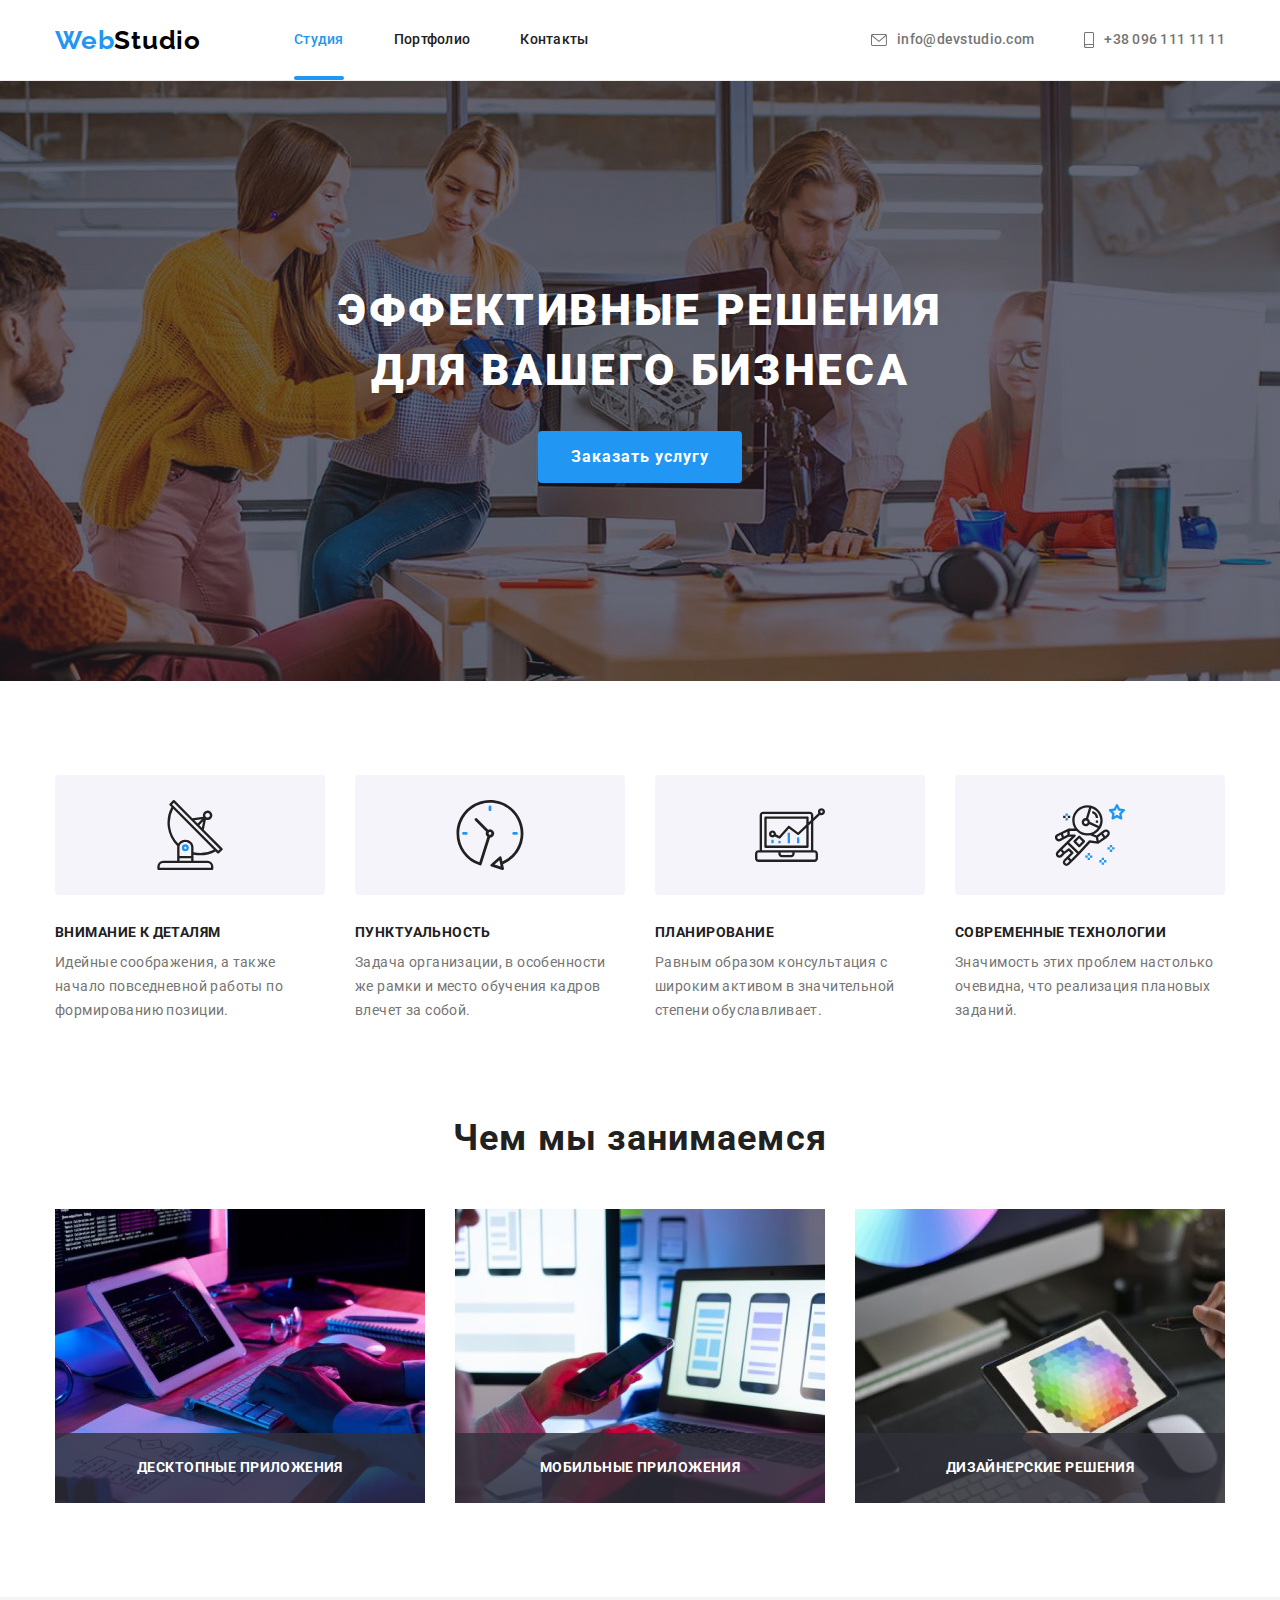
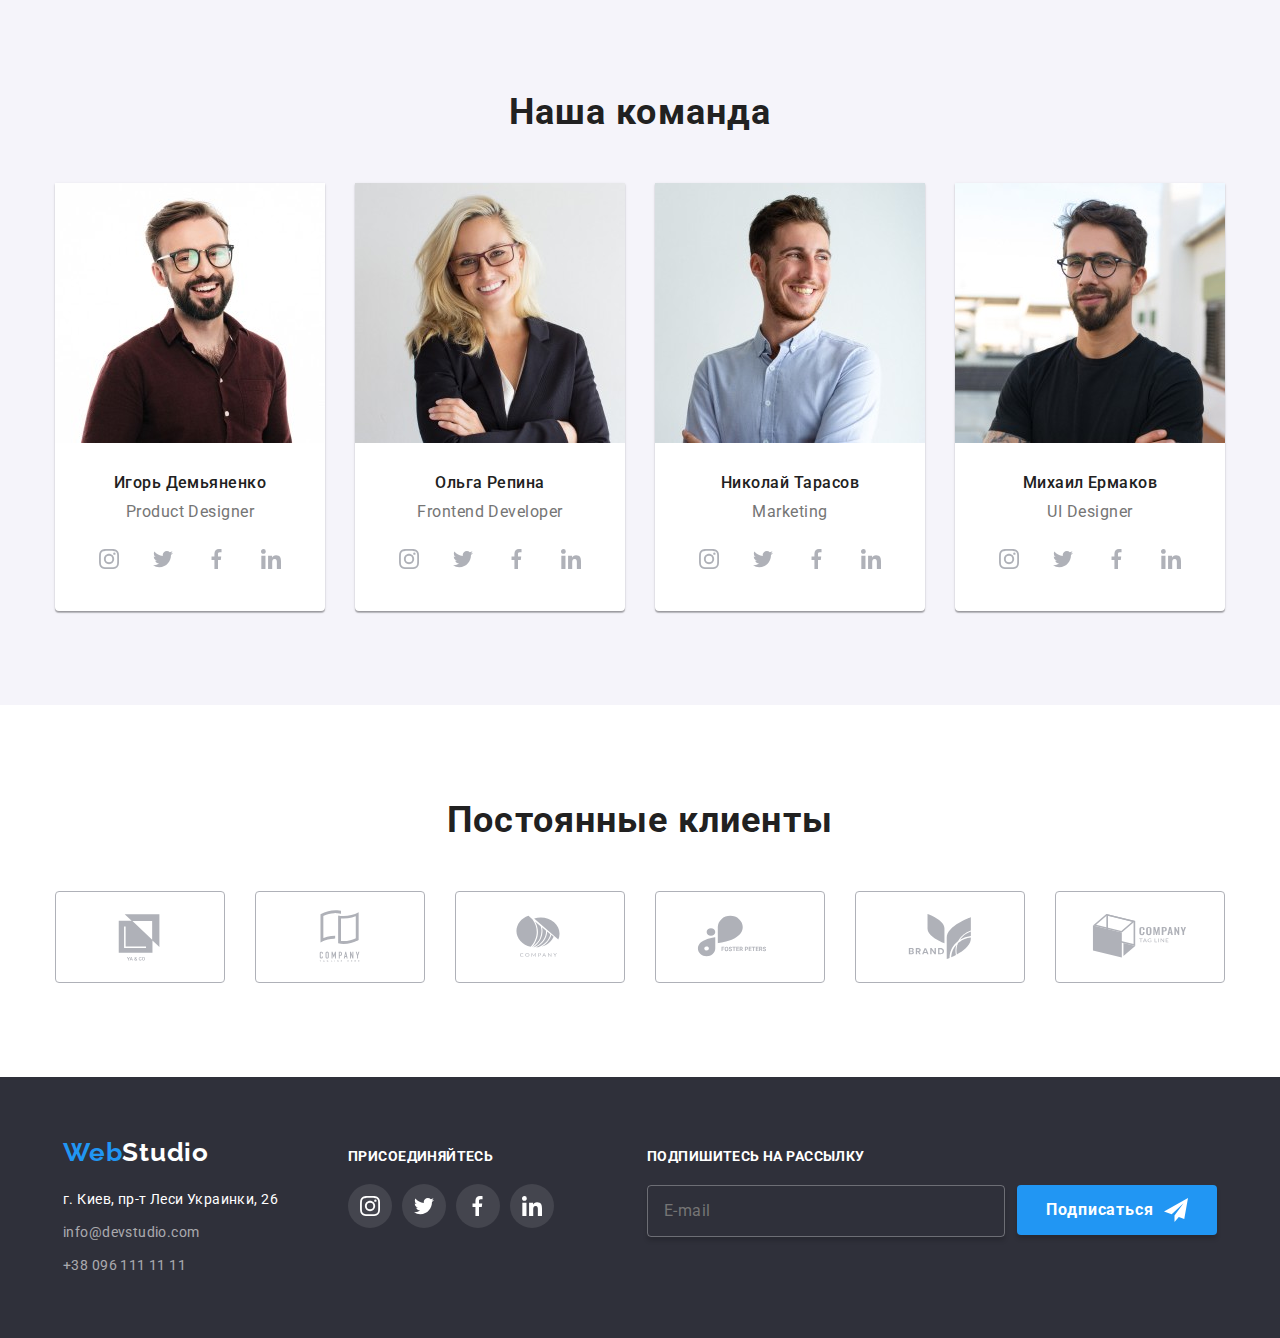
==== commit d798f7b8: "ДОПРАЦЮВАННЯ" ====
--- a/index.html
+++ b/index.html
@@ -29,12 +29,12 @@
 
             <nav class="header-navigation">
 
-                <a class="logo" href="/" lang="en"> Web<span class="logo--black">Studio</span></a>
+                <a class="logo" href="index.html" lang="en"> Web<span class="logo--black">Studio</span></a>
 
                 <ul  class="header-navigation__list list">
                     
                     <li class="header-navigation__item"> 
-                        <a href="/" class="header-navigation__link header-navigation__link--current"> Студия </a>
+                        <a href="index.html" class="header-navigation__link header-navigation__link--current"> Студия </a>
                     </li>
 
                     <li class="header-navigation__item"> 
@@ -49,7 +49,7 @@
 
                 <ul class="header-contacts list">
                     <li class="header-contacts__item"> 
-                        <a class="header-contacts__link" href="mailto:info@devstudio.com"> 
+                        <a class="header-contacts__link header-contacts__link--top" href="mailto:info@devstudio.com"> 
                         <svg class="header-contacts__icon" width="16" height="12">
                             <use href="./images/svg/symbol-defs.svg#icon-envelope"></use>
                         </svg>
@@ -58,7 +58,7 @@
                     </li>
 
                     <li class="header-contacts__item">
-                        <a class="header-contacts__link" href="tel:+380961111111">
+                        <a class="header-contacts__link header-contacts__link--bottom" href="tel:+380961111111">
                         <svg class="header-contacts__icon" width="10" height="16">
                             <use href="./images/svg/symbol-defs.svg#icon-smartphone"></use>
                         </svg>
@@ -302,36 +302,36 @@
                 <ul class="work__list list">
                     <li class="work__item"> 
                             <img class="work__images" 
-                            srcset="./images/work/img-1_lg.jpg 1x, ./images/work/img-1_lg@2x.jpg 2x,"
+                            srcset="./images/work/img-1_lg.jpg 1x, ./images/work/img-1_lg@2x.jpg 2x"
                             src="./images/work/img-1_lg.jpg" 
                             alt="работа с ноутбуком" 
                             width="370"
                             height="294"
-                            loading="lazy">
+                            loading="lazy"/>
                             
                             <p class="work__text">Десктопные приложения</p>
                     </li>
 
                     <li class="work__item">
                             <img class="work__images" 
-                            srcset="./images/work/img-2_lg.jpg 1x, ./images/work/img-2_lg@2x.jpg 2x,"
+                            srcset="./images/work/img-2_lg.jpg 1x, ./images/work/img-2_lg@2x.jpg 2x"
                             src="./images/work/img-2_lg.jpg" 
                             alt="работа с телефоном" 
                             width="370"
                             height="294"
-                            loading="lazy">
+                            loading="lazy"/>
 
                             <p class="work__text">Мобильные приложения</p>
                         </li>
 
                     <li class="work__item"> 
                             <img class="work__images" 
-                            srcset="./images/work/img-3_lg.jpg 1x, ./images/work/img-3_lg@2x.jpg 2x,"
+                            srcset="./images/work/img-3_lg.jpg 1x, ./images/work/img-3_lg@2x.jpg 2x"
                             src="./images/work/img-3_lg.jpg" 
                             alt="работа с планшетом" 
                             width="370"
                             height="294"
-                            loading="lazy">
+                            loading="lazy"/>
 
                             <p class="work__text">Дизайнерские решения</p>
                     </li>
--- a/css/main.min.css
+++ b/css/main.min.css
@@ -1,2 +1,2 @@
-:root{--style-basis:#212121;--style-text:#757575;--style-fon-white:#FFFFFF;--style-blue:#2196F3;--style-black:#000000;--style-button:#F5F4FA;--style-button-secondary:#188ce8;--fon-titl-adr:#2F303A;--br-pr-style: #EEEEEE;--social-st:#AFB1B8;--animation: 250ms cubic-bezier(0.4, 0, 0.2, 1)}.visually-hidden{position:absolute;width:1px;height:1px;margin:-1px;border:0;padding:0;white-space:nowrap;-webkit-clip-path:inset(100%);clip-path:inset(100%);clip:rect(0 0 0 0);overflow:hidden}body{color:var(--style-basis);background-color:var(--style-fon-white);font-family:Roboto, sans-serif}.container{margin-left:auto;margin-right:auto;padding-left:15px;padding-right:15px}@media screen and (min-width: 480px){.container{width:480px}}@media screen and (min-width: 768px){.container{width:768px}}@media screen and (min-width: 1200px){.container{width:1200px}}.section{padding-top:60px;padding-bottom:60px}@media screen and (min-width: 1200px){.section{padding-top:94px;padding-bottom:94px}}h1,h2,h3,ul,p{margin:0}.section.no-padding{padding-top:0px}.list{margin:0;padding:0;list-style:none}.logo{margin-right:88px;padding-top:24px;padding-bottom:24px;color:var(--style-blue);font-family:Raleway, sans-serif;font-weight:700;font-size:26px;line-height:1.19;letter-spacing:0.03em;text-decoration:none}@media screen and (min-width: 1200px){.logo{margin-right:93px}}.logo-footer{display:-webkit-box;display:-ms-flexbox;display:flex;margin:0;padding:0;margin-bottom:20px}@media screen and (max-width: 1200px){.logo-footer{-webkit-box-pack:center;-ms-flex-pack:center;justify-content:center}}.logo--black{color:var(--style-black)}.logo-footer--white{color:var(--style-fon-white)}.button-title{display:inline-block;border:1px solid transparent;border-radius:4px;padding:10px 32px;min-width:200px;font-family:Roboto, sans-serif;font-weight:700;font-size:16px;line-height:1.88;letter-spacing:0.06em;text-align:center;cursor:pointer;color:var(--style-fon-white);background:var(--style-blue);-webkit-transition:background-color var(--animation);transition:background-color var(--animation)}.button-title:hover,.button-title:focus{background-color:var(--style-button-secondary)}.button-nav{display:-webkit-box;display:-ms-flexbox;display:flex;-webkit-box-pack:start;-ms-flex-pack:start;justify-content:start;-ms-flex-wrap:wrap;flex-wrap:wrap;margin-bottom:40px;padding-left:0}@media screen and (min-width: 768px){.button-nav{margin-bottom:30px;-webkit-box-pack:center;-ms-flex-pack:center;justify-content:center}}@media screen and (min-width: 1200px){.button-nav{margin-bottom:50px}}.button-list:not(:last-child){margin-right:8px}.button-list:nth-child(1),.button-list:nth-child(3){margin-bottom:15px}@media screen and (min-width: 768px){.button-list:nth-child(1),.button-list:nth-child(3){margin-bottom:0}}.button-one{display:inline-block;border:none;border-radius:4px;padding:6px 22px;min-width:73px;color:var(--style-fon-white);background-color:var(--style-blue);font-family:Roboto, sans-serif;font-weight:500;font-size:16px;line-height:1.63;cursor:pointer;-webkit-transition:-webkit-box-shadow var(--animation);transition:-webkit-box-shadow var(--animation);transition:box-shadow var(--animation);transition:box-shadow var(--animation), -webkit-box-shadow var(--animation)}.button-one:hover,.button-one:focus{-webkit-box-shadow:0px 3px 1px rgba(0,0,0,0.1),0px 1px 2px rgba(0,0,0,0.08),0px 2px 2px rgba(0,0,0,0.12);box-shadow:0px 3px 1px rgba(0,0,0,0.1),0px 1px 2px rgba(0,0,0,0.08),0px 2px 2px rgba(0,0,0,0.12)}.button{display:inline-block;border:none;border-radius:4px;padding:6px 22px;min-width:103px;color:var(--style-basis);background-color:var(--style-button);font-family:Roboto, sans-serif;font-weight:500;font-size:16px;line-height:1.63;letter-spacing:0.03em;cursor:pointer;-webkit-transition:background-color var(--animation),color var(--animation),-webkit-box-shadow var(--animation);transition:background-color var(--animation),color var(--animation),-webkit-box-shadow var(--animation);transition:background-color var(--animation),color var(--animation),box-shadow var(--animation);transition:background-color var(--animation),color var(--animation),box-shadow var(--animation),-webkit-box-shadow var(--animation)}.button:hover,.button:focus{background-color:var(--style-blue);color:var(--style-fon-white);-webkit-box-shadow:0px 3px 1px rgba(0,0,0,0.1),0px 1px 2px rgba(0,0,0,0.08),0px 2px 2px rgba(0,0,0,0.12);box-shadow:0px 3px 1px rgba(0,0,0,0.1),0px 1px 2px rgba(0,0,0,0.08),0px 2px 2px rgba(0,0,0,0.12)}.button-tel-menu{margin:0;margin-left:auto;padding:0;border:0;cursor:pointer;background-color:transparent;fill:var(--style-basis);-webkit-transition:fill var(--animation);transition:fill var(--animation)}.button-tel-menu:hover,.button-tel-menu:focus{fill:var(--style-blue)}.button-tel-menu.icon-close{opacity:0}.button-tel-menu.is-open{z-index:800}.button-tel-menu.is-open .icon-close{opacity:1;-webkit-transition:opacity var(--animation);transition:opacity var(--animation)}.button-tel-menu.is-open .icon-menu{display:none}@media screen and (min-width: 768px){.button-tel-menu{display:none}}.button-tel-menu .icon-close{opacity:0}.backdrop{position:fixed;top:0;left:0;width:100%;height:100%;background-color:rgba(0,0,0,0.2);-webkit-transition:opacity var(--animation),visibility var(--animation);transition:opacity var(--animation),visibility var(--animation)}.backdrop.is-hidden{opacity:0;visibility:hidden;pointer-events:none}.modal-wrapper{position:absolute;top:50%;left:50%;-webkit-transform:translate(-50%, -50%);transform:translate(-50%, -50%);width:450px;padding:40px;z-index:10;background-color:var(--style-fon-white);border-radius:4px;-webkit-box-shadow:0px 1px 3px rgba(0,0,0,0.12),0px 1px 1px rgba(0,0,0,0.14),0px 2px 1px rgba(0,0,0,0.2);box-shadow:0px 1px 3px rgba(0,0,0,0.12),0px 1px 1px rgba(0,0,0,0.14),0px 2px 1px rgba(0,0,0,0.2)}@media screen and (min-width: 1200px){.modal-wrapper{width:528px}}.modal-btn{position:absolute;top:8px;right:8px;display:-webkit-box;display:-ms-flexbox;display:flex;-webkit-box-align:center;-ms-flex-align:center;align-items:center;-webkit-box-pack:center;-ms-flex-pack:center;justify-content:center;width:30px;height:30px;padding:0;border:1px solid rgba(0,0,0,0.1);border-radius:50%;fill:currentColor;background-color:transparent;cursor:pointer;-webkit-transition:color var(--animation);transition:color var(--animation)}.modal-btn:hover,.modal-btn:focus{color:var(--style-blue)}.modal-title{display:-webkit-box;display:-ms-flexbox;display:flex;-webkit-box-pack:center;-ms-flex-pack:center;justify-content:center;-webkit-box-align:center;-ms-flex-align:center;align-items:center;margin-bottom:12px;font-weight:700;font-size:20px;line-height:1.15;letter-spacing:0.03em;color:var(--style-basis)}.modal-form{text-align:center}.form-modal-group{display:block;text-align:left;margin-bottom:10px}.form-modal-label{display:inline-block;margin-bottom:4px;font-weight:400;font-size:12px;line-height:1.17;letter-spacing:0.01em;color:var(--style-text)}.form-modal-conteiner{position:relative;display:block}.form-modal-icon{display:-webkit-box;display:-ms-flexbox;display:flex;width:100%;height:40px;padding:12px 42px;color:var(--style-basis);border:1px solid rgba(33,33,33,0.2);border-radius:4px;cursor:pointer;-webkit-transition:border-color var(--animation);transition:border-color var(--animation)}.form-modal-group:focus-within .form-modal-icon,.form-modal-group:focus-within .form-comments{outline:0;border-color:var(--style-blue)}.form-modal-icon:hover,.form-comments:hover{border-color:var(--style-blue)}.form-img{position:absolute;top:50%;left:12px;-webkit-transform:translateY(-50%);transform:translateY(-50%);color:var(--style-basis);fill:currentColor;-webkit-transition:color var(--animation);transition:color var(--animation)}.form-modal-group:focus-within .form-img{color:var(--style-blue)}.form-img:hover{color:var(--style-blue)}.form-modal-group.comments{margin-bottom:20px}.form-comments{display:-webkit-box;display:-ms-flexbox;display:flex;width:100%;height:120px;padding:12px 16px;resize:none;color:rgba(117,117,117,0.5);border:1px solid rgba(33,33,33,0.2);border-radius:4px;-webkit-transition:border-color var(--animation);transition:border-color var(--animation)}.form-checkbox{display:-webkit-box;display:-ms-flexbox;display:flex;-webkit-box-pack:center;-ms-flex-pack:center;justify-content:center;-webkit-box-align:center;-ms-flex-align:center;align-items:center;margin-bottom:30px}.checkbox-conteiner{position:relative;display:block;width:16px;height:15px;margin-right:7px;cursor:pointer}.checkbox-img-one{position:absolute;display:block;top:0;left:0;width:16px;height:15px;-webkit-box-pack:center;-ms-flex-pack:center;justify-content:center;-webkit-box-align:center;-ms-flex-align:center;align-items:center;border-radius:2px;opacity:0;-webkit-transform:scale(0.2);transform:scale(0.2);-webkit-transition:opacity var(--animation),background-color var(--animation),-webkit-transform var(--animation);transition:opacity var(--animation),background-color var(--animation),-webkit-transform var(--animation);transition:transform var(--animation),opacity var(--animation),background-color var(--animation);transition:transform var(--animation),opacity var(--animation),background-color var(--animation),-webkit-transform var(--animation)}.input-checkbox:checked+.checkbox-img-one{opacity:1;-webkit-transform:scale(1);transform:scale(1);background-color:var(--style-blue)}.checkbox-img-two{position:absolute;display:block;top:0;left:0;width:16px;height:15px;border:2px solid var(--style-basis);border-radius:2px;-webkit-transition:border-color var(--animation);transition:border-color var(--animation)}.input-checkbox:focus ~ .checkbox-img-two,.input-checkbox:hover ~ .checkbox-img-two{border-color:var(--style-blue)}.checkbox-text{font-weight:400;font-size:12px;line-height:1.17;letter-spacing:0.03em;color:var(--style-text)}@media screen and (min-width: 1200px){.checkbox-text{font-size:14px;line-height:1.7}}.checkbox-text-link{font-weight:400;font-size:12px;line-height:1.17;letter-spacing:0.03em;-webkit-text-decoration-line:underline;text-decoration-line:underline;color:var(--style-blue)}@media screen and (min-width: 1200px){.checkbox-text-link{font-size:14px;line-height:1.7}}.ok-btn{min-width:200px;padding:10px 55px 10px 56px;font-weight:700;font-size:16px;line-height:1.88;letter-spacing:0.06em;color:var(--style-fon-white);background-color:var(--style-blue);cursor:pointer;-webkit-box-shadow:0px 4px 4px rgba(0,0,0,0.15);box-shadow:0px 4px 4px rgba(0,0,0,0.15);border-width:0;border-radius:4px;-webkit-transition:background-color var(--animation);transition:background-color var(--animation)}.ok-btn:hover,.ok-btn:focus{background-color:#188CE8}@media screen and (max-width: 767px){.mobil-menu-wraper{position:absolute;display:-webkit-box;display:-ms-flexbox;display:flex;-webkit-box-orient:vertical;-webkit-box-direction:normal;-ms-flex-direction:column;flex-direction:column;z-index:750;width:100%;height:100vh;left:-100%;top:0;background-color:var(--style-fon-white);padding-left:40px;padding-top:48px;padding-bottom:48px;-webkit-transition:-webkit-transform var(--animation);transition:-webkit-transform var(--animation);transition:transform var(--animation);transition:transform var(--animation), -webkit-transform var(--animation)}.mobil-menu-wraper.is-open{-webkit-transform:translateX(100%);transform:translateX(100%)}}@media screen and (min-width: 768px){.mobil-menu-wraper{display:none}}.mobil-menu__list{margin-bottom:auto}.mobil-menu__item:not(:last-child){margin-bottom:32px}.mobil-menu__link{font-weight:500;font-size:40px;line-height:47px;letter-spacing:0.02em;color:var(--style-basis);-webkit-transition:color var(--animation);transition:color var(--animation);text-decoration:none}.mobil-menu__link:hover,.mobil-menu__link:focus{color:var(--style-blue)}.mobil-menu__link--current{color:var(--style-blue)}.mobil-menu-address{margin-bottom:64px}.mobil-menu-address__item:not(:last-child){margin-bottom:32px}.mobil-menu-address__link{font-weight:500;font-size:24px;line-height:1.17;letter-spacing:0.02em;color:var(--style-text);-webkit-transition:color var(--animation);transition:color var(--animation);text-decoration:none}.mobil-menu-address__link:hover,.mobil-menu-address__link:focus{color:var(--style-blue)}.mobil-menu-address--current{font-size:34px;line-height:1.18;color:var(--style-blue)}.mobil-menu-social{display:-webkit-inline-box;display:-ms-inline-flexbox;display:inline-flex;-ms-flex-wrap:wrap;flex-wrap:wrap}.mobil-menu-social__item:nth-child(odd),.mobil-menu-social__item:nth-child(2){border-right:1px solid rgba(33,33,33,0.2);padding-right:10px;margin-right:10px}.mobile-menu-social__link{font-weight:500;font-size:18px;line-height:1.22;letter-spacing:0.02em;color:var(--style-blue);text-decoration:none}.socials{display:-webkit-box;display:-ms-flexbox;display:flex;-webkit-box-pack:center;-ms-flex-pack:center;justify-content:center;-webkit-box-align:center;-ms-flex-align:center;align-items:center;padding-left:0;margin:0}.socials__item:not(:last-child){margin-right:10px}.socials__link{display:-webkit-box;display:-ms-flexbox;display:flex;-webkit-box-pack:center;-ms-flex-pack:center;justify-content:center;-webkit-box-align:center;-ms-flex-align:center;align-items:center;width:44px;height:44px;background-color:var(--style-fon-white);color:var(--social-st);fill:currentColor;-webkit-transition:background-color var(--animation),fill var(--animation);transition:background-color var(--animation),fill var(--animation);border-radius:50%}.socials__link:hover,.socials__link:focus{background-color:var(--style-blue);color:var(--style-fon-white)}.socials__icon{fill:currentColor;-webkit-transition:fill var(--animation);transition:fill var(--animation)}@media screen and (max-width: 1200px){.socials-footer{text-align:center}}@media screen and (min-width: 1200px){.socials-footer{margin-left:70px}}.socials-footer_name{margin-bottom:20px;font-weight:700;font-size:14px;line-height:16px;letter-spacing:0.03em;text-transform:uppercase;color:var(--style-fon-white)}.socials-footer__link{background-color:rgba(255,255,255,0.1);color:var(--style-fon-white);-webkit-transition:background-color var(--animation);transition:background-color var(--animation)}@media screen and (max-width: 1200px){.form-footer{text-align:center}}.form-footer .form-title{margin-bottom:20px;font-weight:700;font-size:14px;line-height:1.14;letter-spacing:0.03em;text-transform:uppercase;color:var(--style-fon-white)}.contact-form{display:-webkit-box;display:-ms-flexbox;display:flex;-webkit-box-orient:vertical;-webkit-box-direction:normal;-ms-flex-direction:column;flex-direction:column}@media screen and (min-width: 1200px){.contact-form{-webkit-box-orient:horizontal;-webkit-box-direction:normal;-ms-flex-direction:row;flex-direction:row}}.contact-input{margin-bottom:20px;padding:15px 16px;width:450px;height:50px;overflow:hidden;font-size:16px;line-height:1.25;letter-spacing:0.03em;color:rgba(255,255,255,0.6);background-color:transparent;border:1px solid rgba(255,255,255,0.3);-webkit-box-shadow:0px 4px 4px rgba(0,0,0,0.15);box-shadow:0px 4px 4px rgba(0,0,0,0.15);border-radius:4px}@media screen and (min-width: 768px){.contact-input{margin-left:auto;margin-right:auto}}@media screen and (min-width: 1200px){.contact-input{width:358px;margin-bottom:0;margin-right:12px}}.footer-btn{margin-left:auto;margin-right:auto}.contact-btn{height:50px;width:200px;padding:0;margin-left:auto;margin-right:auto;display:-webkit-inline-box;display:-ms-inline-flexbox;display:inline-flex;-webkit-box-pack:center;-ms-flex-pack:center;justify-content:center;-webkit-box-align:center;-ms-flex-align:center;align-items:center;text-align:center;font-weight:700;font-size:16px;line-height:1.88;letter-spacing:0.06em;cursor:pointer;color:var(--style-fon-white);background-color:var(--style-blue);-webkit-box-shadow:0px 4px 4px rgba(0,0,0,0.15);box-shadow:0px 4px 4px rgba(0,0,0,0.15);border-radius:4px;border-width:0;-webkit-transition:background-color var(--animation);transition:background-color var(--animation)}.contact-btn:hover,.contact-btn:focus{background-color:#188CE8}.contact-btn-footer{display:-webkit-box;display:-ms-flexbox;display:flex;-webkit-box-pack:center;-ms-flex-pack:center;justify-content:center;-webkit-box-align:center;-ms-flex-align:center;align-items:center}.contact-icon{margin-left:10px}.header{position:relative;display:block;top:0;left:0;width:100%;background-color:var(--style-fon-white);border-bottom:1px solid #ececec}.header-container{display:-webkit-box;display:-ms-flexbox;display:flex;height:60px}@media screen and (min-width: 768px){.header-container{height:80px}}.header-navigation{display:-webkit-box;display:-ms-flexbox;display:flex;-webkit-box-align:center;-ms-flex-align:center;align-items:center}.header-navigation__list{display:none}@media screen and (min-width: 768px){.header-navigation__list{display:-webkit-box;display:-ms-flexbox;display:flex;-webkit-box-align:center;-ms-flex-align:center;align-items:center;font-weight:500;font-size:14px;line-height:1.14;letter-spacing:0.02em}}.header-navigation__item{margin-right:50px;-webkit-box-align:center;-ms-flex-align:center;align-items:center}.header-navigation__item:last-child{margin-right:0px}.header-navigation__link{position:relative;display:block;padding-top:32px;padding-bottom:32px;color:var(--style-basis);-webkit-transition:color var(--animation);transition:color var(--animation);text-decoration:none}.header-navigation__link:hover,.header-navigation__link:focus{color:var(--style-blue)}.header-navigation__link--current{color:var(--style-blue)}.header-navigation__link--current::after{position:absolute;content:"";bottom:0;left:0;display:block;width:100%;height:4px;background-color:var(--style-blue);border-radius:2px}.header-contacts{display:none}@media screen and (min-width: 768px){.header-contacts{display:-webkit-box;display:-ms-flexbox;display:flex;margin-left:auto;-webkit-box-orient:vertical;-webkit-box-direction:normal;-ms-flex-direction:column;flex-direction:column;-webkit-box-pack:center;-ms-flex-pack:center;justify-content:center}}@media screen and (min-width: 1200px){.header-contacts{-webkit-box-orient:horizontal;-webkit-box-direction:normal;-ms-flex-direction:row;flex-direction:row}}.header-contacts__item{display:-webkit-box;display:-ms-flexbox;display:flex;-webkit-box-align:center;-ms-flex-align:center;align-items:center}.header-contacts__item:not(:last-child){margin-right:50px}@media screen and (min-width: 768px) and (max-width: 1199px){.header-contacts__item:not(:last-child){margin:0;margin-bottom:10px}}.header-contacts__link{display:-webkit-box;display:-ms-flexbox;display:flex;padding-top:32px;padding-bottom:32px;-webkit-box-align:center;-ms-flex-align:center;align-items:center;font-weight:500;font-size:14px;line-height:1.14;letter-spacing:0.02em;color:var(--style-text);-webkit-transition:color var(--animation),fill var(--animation);transition:color var(--animation),fill var(--animation);text-decoration:none}.header-contacts__link:hover,.header-contacts__link:focus{color:var(--style-blue)}@media screen and (min-width: 768px) and (max-width: 1199px){.header-contacts__link{font-size:12px;line-height:1.16;padding:0}}.header-contacts__icon{margin-right:10px;-webkit-box-align:center;-ms-flex-align:center;align-items:center;fill:currentColor}.header-contacts__icon:hover,.header-contacts__icon:focus{color:var(--style-blue)}.hero{max-width:1600px;height:400px;margin-left:auto;margin-right:auto;padding-top:118px;padding-bottom:118px;text-align:center;background-image:-webkit-gradient(linear, left top, left bottom, from(rgba(47,48,58,0.4)), to(rgba(47,48,58,0.4))),url(../images/hero/header-img-mob-480.jpg);background-image:linear-gradient(rgba(47,48,58,0.4), rgba(47,48,58,0.4)),url(../images/hero/header-img-mob-480.jpg);background-repeat:no-repeat;background-position:center;background-size:cover}@media (min-device-pixel-ratio: 2), (-webkit-min-device-pixel-ratio: 2), (min-resolution: 2dppx){.hero{background-image:-webkit-gradient(linear, left top, left bottom, from(rgba(47,48,58,0.4)), to(rgba(47,48,58,0.4))),url(../images/hero/header-img-mob-480@2x.jpg);background-image:linear-gradient(rgba(47,48,58,0.4), rgba(47,48,58,0.4)),url(../images/hero/header-img-mob-480@2x.jpg)}}@media screen and (min-width: 768px){.hero{background-image:-webkit-gradient(linear, left top, left bottom, from(rgba(47,48,58,0.4)), to(rgba(47,48,58,0.4))),url(../images/hero/header-img-tab-768.jpg);background-image:linear-gradient(rgba(47,48,58,0.4), rgba(47,48,58,0.4)),url(../images/hero/header-img-tab-768.jpg)}}@media screen and (min-width: 768px) and (min-device-pixel-ratio: 2), screen and (min-width: 768px) and (-webkit-min-device-pixel-ratio: 2), screen and (min-width: 768px) and (min-resolution: 2dppx){.hero{background-image:linear-gradient rgba(47,48,58,0.4),rgba(47,48,58,0.4),url(../images/hero/header-img-tab-768@2x.jpg)}}@media screen and (min-width: 1200px){.hero{height:600px;padding-top:200px;padding-bottom:200px;background-image:-webkit-gradient(linear, left top, left bottom, from(rgba(47,48,58,0.4)), to(rgba(47,48,58,0.4))),url(../images/hero/header-img-desk-1200.jpg);background-image:linear-gradient(rgba(47,48,58,0.4), rgba(47,48,58,0.4)),url(../images/hero/header-img-desk-1200.jpg)}}@media screen and (min-width: 1200px) and (min-device-pixel-ratio: 2), screen and (min-width: 1200px) and (-webkit-min-device-pixel-ratio: 2), screen and (min-width: 1200px) and (min-resolution: 2dppx){.hero{height:600px;padding-top:200px;padding-bottom:200px;background-image:linear-gradient rgba(47,48,58,0.4),rgba(47,48,58,0.4),url(../images/hero/header-img-desk-1200@2x.jpg)}}.hero__name{margin-top:0;margin-bottom:30px;margin-right:auto;margin-left:auto;max-width:360px;text-align:center;color:var(--style-fon-white);font-weight:900;font-size:26px;line-height:1.62;letter-spacing:0.06em;text-transform:uppercase}@media screen and (min-width: 1200px){.hero__name{font-size:44px;line-height:1.36;max-width:696px}}@media screen and (min-width: 768px){.features__list{display:-webkit-box;display:-ms-flexbox;display:flex;-ms-flex-wrap:wrap;flex-wrap:wrap}}@media screen and (min-width: 1200px){.features__list{display:-webkit-box;display:-ms-flexbox;display:flex;-ms-flex-wrap:nowrap;flex-wrap:nowrap}}.features__item{-ms-flex-preferred-size:calc((100% - 30px) / 2);flex-basis:calc((100% - 30px) / 2)}.features__item:not(:last-child){margin-bottom:30px}@media screen and (min-width: 768px){.features__item:nth-child(odd){margin-right:30px}}@media screen and (min-width: 768px){.features__item:nth-child(3){margin-bottom:0}}@media screen and (min-width: 1200px){.features__item:not(:last-child){margin-right:30px;margin-bottom:0}}.features__icon{display:-webkit-box;display:-ms-flexbox;display:flex;-webkit-box-pack:center;-ms-flex-pack:center;justify-content:center;-webkit-box-align:center;-ms-flex-align:center;align-items:center;margin-bottom:30px;width:100%;height:120px;color:var(--style-basis);background-color:var(--style-button);border-radius:4px}.features__img{fill:currentColor}.features__name{margin-bottom:10px;font-weight:700;font-size:14px;line-height:1.14;letter-spacing:0.03em;text-transform:uppercase;text-align:center}@media screen and (min-width: 768px){.features__name{text-align:left}}.features__text{color:var(--style-text);font-size:14px;line-height:1.71;letter-spacing:0.03em}.work{display:none}@media screen and (min-width: 1200px){.work{display:block}}.work__name{margin-bottom:50px;font-weight:700;font-size:36px;line-height:1.17;letter-spacing:0.03em;text-align:center}.work__list{display:-webkit-box;display:-ms-flexbox;display:flex;-webkit-box-pack:justify;-ms-flex-pack:justify;justify-content:space-between}.work__item{position:relative;z-index:1;margin-right:30px}.work__item:last-child{margin-right:0px}.work__images{display:block;max-width:100%;height:auto}.work__text{position:absolute;bottom:0;left:0;width:100%;height:70px;display:-webkit-box;display:-ms-flexbox;display:flex;-webkit-box-pack:center;-ms-flex-pack:center;justify-content:center;-webkit-box-align:center;-ms-flex-align:center;align-items:center;color:var(--style-fon-white);background-color:rgba(47,48,58,0.8);font-weight:700;font-size:14px;line-height:1.14;text-align:center;letter-spacing:0.03em;text-transform:uppercase}.team{text-align:center;background-color:var(--style-button)}.team__title{margin-bottom:30px;font-weight:700;font-size:28px;line-height:1.18;letter-spacing:0.03em;text-align:center}@media screen and (min-width: 1200px){.team__title{margin-bottom:50px;font-size:36px;line-height:1.17}}.team__list{-webkit-box-pack:justify;-ms-flex-pack:justify;justify-content:space-between}@media screen and (min-width: 768px){.team__list{display:-webkit-box;display:-ms-flexbox;display:flex;-ms-flex-wrap:wrap;flex-wrap:wrap;margin:-15px}}@media screen and (min-width: 1200px){.team__list{-ms-flex-wrap:nowrap;flex-wrap:nowrap;margin:0}}.team__item{background-color:var(--style-fon-white);-webkit-box-shadow:0px 1px 3px rgba(0,0,0,0.12),0px 1px 1px rgba(0,0,0,0.14),0px 2px 1px rgba(0,0,0,0.2);box-shadow:0px 1px 3px rgba(0,0,0,0.12),0px 1px 1px rgba(0,0,0,0.14),0px 2px 1px rgba(0,0,0,0.2);border-radius:0px 0px 4px 4px}@media screen and (min-width: 768px) and (max-width: 1199px){.team__item{-ms-flex-preferred-size:calc((100% - 60px) / 2);flex-basis:calc((100% - 60px) / 2);margin:15px}}@media screen and (max-width: 767px){.team__item:not(:last-child){margin-bottom:30px}}@media screen and (min-width: 1200px){.team__item:not(:last-child){margin-right:30px;margin-bottom:0}}.team__images{display:block;max-width:100%;height:auto}.team--side{padding-top:30px;padding-bottom:24px}@media screen and (min-width: 1200px){.team--side{padding-bottom:30px}}.team__name{margin-bottom:10px;font-weight:500;font-size:16px;line-height:1.19;letter-spacing:0.03em}.team__text{margin-bottom:16px;color:var(--style-text);font-size:16px;line-height:1.19;letter-spacing:0.03em}.gallery__title{margin-bottom:30px;font-weight:700;font-size:28px;line-height:1.18;letter-spacing:0.03em;text-align:center}@media screen and (min-width: 1200px){.gallery__title{margin-bottom:50px;font-size:36px;line-height:1.17}}.gallery__list{display:-webkit-box;display:-ms-flexbox;display:flex;-webkit-box-pack:center;-ms-flex-pack:center;justify-content:center;-webkit-box-align:center;-ms-flex-align:center;align-items:center;-ms-flex-wrap:wrap;flex-wrap:wrap;margin:-15px}@media screen and (min-width: 1200px){.gallery__list{-ms-flex-wrap:nowrap;flex-wrap:nowrap;margin:0}}.gallery__item{-ms-flex-preferred-size:calc((100% - 60px) / 2);flex-basis:calc((100% - 60px) / 2);margin:15px}@media screen and (min-width: 768px){.gallery__item{-ms-flex-preferred-size:calc((100% - 90px) / 3);flex-basis:calc((100% - 90px) / 3)}}@media screen and (min-width: 1200px){.gallery__item{margin:0}}@media screen and (min-width: 1200px){.gallery__item:not(:last-child){margin-right:30px}}.gallery__link{display:-webkit-box;display:-ms-flexbox;display:flex;-webkit-box-pack:center;-ms-flex-pack:center;justify-content:center;-webkit-box-align:center;-ms-flex-align:center;align-items:center;width:100%;height:100%;padding-top:15px;padding-bottom:15px;background-color:var(--style-fon-white);color:var(--social-st);border:1px solid var(--social-st);border-radius:4px;-webkit-transition:border var(--animation) color var(--animation);transition:border var(--animation) color var(--animation)}.gallery__link:hover,.gallery__link:focus{border:1px solid var(--style-blue);color:var(--style-blue)}.gallery__img{fill:currentColor;-webkit-transition:fill var(--animation);transition:fill var(--animation)}.main-portfolio{border-bottom:1px solid #ECECEC}@media screen and (min-width: 768px){.portfolio__list{display:-webkit-box;display:-ms-flexbox;display:flex;-ms-flex-wrap:wrap;flex-wrap:wrap;margin:-15px}}.portfolio__item{background:var(--style-fon-white);border:1px solid var(--br-pr-style)}@media screen and (min-width: 768px){.portfolio__item{margin:15px;-ms-flex-preferred-size:calc((100% - 60px) / 2);flex-basis:calc((100% - 60px) / 2)}}@media screen and (min-width: 1200px){.portfolio__item{-ms-flex-preferred-size:calc((100% - 90px) / 3);flex-basis:calc((100% - 90px) / 3)}}@media screen and (max-width: 768px){.portfolio__item:not(:last-child){margin-bottom:30px}}.portfolio__link{text-decoration:none;height:100%;display:-webkit-box;display:-ms-flexbox;display:flex;-webkit-box-orient:vertical;-webkit-box-direction:normal;-ms-flex-direction:column;flex-direction:column;cursor:pointer;-webkit-transition:-webkit-box-shadow var(--animation);transition:-webkit-box-shadow var(--animation);transition:box-shadow var(--animation);transition:box-shadow var(--animation), -webkit-box-shadow var(--animation)}.portfolio__link :hover,.portfolio__link :focus{-webkit-box-shadow:0px 1px 1px rgba(0,0,0,0.12),0px 4px 4px rgba(0,0,0,0.06),1px 4px 6px rgba(0,0,0,0.16);box-shadow:0px 1px 1px rgba(0,0,0,0.12),0px 4px 4px rgba(0,0,0,0.06),1px 4px 6px rgba(0,0,0,0.16)}.portfolio__images{display:block;max-width:100%;height:auto}.portfolio__group-anamation{position:relative;overflow:hidden}.portfolio__animation-text{display:block;position:absolute;left:0;top:0;width:100%;height:100%;padding:63px 24px;font-weight:400;font-size:18px;line-height:1.56;letter-spacing:0.03em;color:var(--style-fon-white);background-color:rgba(33,150,243,0.9);opacity:0;-webkit-transform:translateY(100%);transform:translateY(100%);-webkit-transition:opacity var(--animation),-webkit-transform var(--animation);transition:opacity var(--animation),-webkit-transform var(--animation);transition:transform var(--animation),opacity var(--animation);transition:transform var(--animation),opacity var(--animation),-webkit-transform var(--animation)}.portfolio__link:hover .portfolio__animation-text,.portfolio__link:focus .portfolio__animation-text{opacity:1;-webkit-transform:translateY(0);transform:translateY(0)}.portfolio__group{padding:20px 24px}.portfolio__name{font-weight:700;font-size:18px;line-height:2;letter-spacing:0.06em;color:var(--style-basis)}.portfolio__text{font-size:16px;line-height:1.88;letter-spacing:0.03em;color:var(--style-text)}.my-adrs{background-color:var(--fon-titl-adr);padding-top:60px;padding-bottom:60px}.adrs-container{display:-webkit-box;display:-ms-flexbox;display:flex;-webkit-box-pack:center;-ms-flex-pack:center;justify-content:center;-webkit-box-orient:vertical;-webkit-box-direction:normal;-ms-flex-direction:column;flex-direction:column}@media screen and (min-width: 1200px){.adrs-container{-webkit-box-orient:horizontal;-webkit-box-direction:normal;-ms-flex-direction:row;flex-direction:row;-webkit-box-align:baseline;-ms-flex-align:baseline;align-items:baseline}}.adr-mobil{margin-bottom:60px}@media screen and (min-width: 768px){.adr-mobil{display:-webkit-box;display:-ms-flexbox;display:flex;-ms-flex-pack:distribute;justify-content:space-around;-webkit-box-align:baseline;-ms-flex-align:baseline;align-items:baseline}}@media screen and (min-width: 1200px){.adr-mobil{margin-bottom:0;margin-right:93px}}@media screen and (max-width: 767px){.adr-group{margin-bottom:60px}}.adrs{margin-bottom:8px;text-align:center;color:var(--style-fon-white);font-size:14px;line-height:1.71;letter-spacing:0.03em;font-style:normal}@media screen and (min-width: 1200px){.adrs{text-align:start;margin-bottom:9px}}.adrs-list:not(:last-child){margin-bottom:8px}@media screen and (min-width: 1200px){.adrs-list:not(:last-child){margin-bottom:9px}}.footer-adrs-list{display:-webkit-box;display:-ms-flexbox;display:flex;-webkit-box-orient:vertical;-webkit-box-direction:normal;-ms-flex-direction:column;flex-direction:column;-webkit-box-align:center;-ms-flex-align:center;align-items:center}@media screen and (min-width: 1200px){.footer-adrs-list{-webkit-box-align:start;-ms-flex-align:start;align-items:start}}.adrs-auth{color:rgba(255,255,255,0.6);font-size:14px;line-height:1.71;letter-spacing:0.03em;font-style:normal;text-decoration:none;-webkit-transition:color var(--animation);transition:color var(--animation)}.adrs-auth:hover,.adrs-auth:focus{color:var(--style-blue)}
+:root{--style-basis:#212121;--style-text:#757575;--style-fon-white:#FFFFFF;--style-blue:#2196F3;--style-black:#000000;--style-button:#F5F4FA;--style-button-secondary:#188ce8;--fon-titl-adr:#2F303A;--br-pr-style: #EEEEEE;--social-st:#AFB1B8;--animation: 250ms cubic-bezier(0.4, 0, 0.2, 1)}.visually-hidden{position:absolute;width:1px;height:1px;margin:-1px;border:0;padding:0;white-space:nowrap;-webkit-clip-path:inset(100%);clip-path:inset(100%);clip:rect(0 0 0 0);overflow:hidden}body{color:var(--style-basis);background-color:var(--style-fon-white);font-family:Roboto, sans-serif}.container{margin-left:auto;margin-right:auto;padding-left:15px;padding-right:15px}@media screen and (min-width: 480px){.container{width:480px}}@media screen and (min-width: 768px){.container{width:768px}}@media screen and (min-width: 1200px){.container{width:1200px}}.section{padding-top:60px;padding-bottom:60px}@media screen and (min-width: 1200px){.section{padding-top:94px;padding-bottom:94px}}h1,h2,h3,ul,p{margin:0}.section.no-padding{padding-top:0px}.list{margin:0;padding:0;list-style:none}.logo{margin-right:88px;padding-top:24px;padding-bottom:24px;color:var(--style-blue);font-family:Raleway, sans-serif;font-weight:700;font-size:26px;line-height:1.19;letter-spacing:0.03em;text-decoration:none}@media screen and (min-width: 1200px){.logo{margin-right:93px}}.logo-footer{display:-webkit-box;display:-ms-flexbox;display:flex;margin:0;padding:0;margin-bottom:20px}@media screen and (max-width: 1200px){.logo-footer{-webkit-box-pack:center;-ms-flex-pack:center;justify-content:center}}.logo--black{color:var(--style-black)}.logo-footer--white{color:var(--style-fon-white)}.button-title{display:inline-block;border:1px solid transparent;border-radius:4px;padding:10px 32px;min-width:200px;font-family:Roboto, sans-serif;font-weight:700;font-size:16px;line-height:1.88;letter-spacing:0.06em;text-align:center;cursor:pointer;color:var(--style-fon-white);background:var(--style-blue);-webkit-transition:background-color var(--animation);transition:background-color var(--animation)}.button-title:hover,.button-title:focus{background-color:var(--style-button-secondary)}.button-nav{display:-webkit-box;display:-ms-flexbox;display:flex;-webkit-box-pack:start;-ms-flex-pack:start;justify-content:start;-ms-flex-wrap:wrap;flex-wrap:wrap;margin-bottom:40px;padding-left:0}@media screen and (min-width: 768px){.button-nav{margin-bottom:30px;-webkit-box-pack:center;-ms-flex-pack:center;justify-content:center}}@media screen and (min-width: 1200px){.button-nav{margin-bottom:50px}}.button-list:not(:last-child){margin-right:8px}.button-list:nth-child(1),.button-list:nth-child(3){margin-bottom:15px}@media screen and (min-width: 768px){.button-list:nth-child(1),.button-list:nth-child(3){margin-bottom:0}}.button-one{display:inline-block;border:none;border-radius:4px;padding:6px 22px;min-width:73px;color:var(--style-fon-white);background-color:var(--style-blue);font-family:Roboto, sans-serif;font-weight:500;font-size:16px;line-height:1.63;cursor:pointer;-webkit-transition:-webkit-box-shadow var(--animation);transition:-webkit-box-shadow var(--animation);transition:box-shadow var(--animation);transition:box-shadow var(--animation), -webkit-box-shadow var(--animation)}.button-one:hover,.button-one:focus{-webkit-box-shadow:0px 3px 1px rgba(0,0,0,0.1),0px 1px 2px rgba(0,0,0,0.08),0px 2px 2px rgba(0,0,0,0.12);box-shadow:0px 3px 1px rgba(0,0,0,0.1),0px 1px 2px rgba(0,0,0,0.08),0px 2px 2px rgba(0,0,0,0.12)}.button{display:inline-block;border:none;border-radius:4px;padding:6px 22px;min-width:103px;color:var(--style-basis);background-color:var(--style-button);font-family:Roboto, sans-serif;font-weight:500;font-size:16px;line-height:1.63;letter-spacing:0.03em;cursor:pointer;-webkit-transition:background-color var(--animation),color var(--animation),-webkit-box-shadow var(--animation);transition:background-color var(--animation),color var(--animation),-webkit-box-shadow var(--animation);transition:background-color var(--animation),color var(--animation),box-shadow var(--animation);transition:background-color var(--animation),color var(--animation),box-shadow var(--animation),-webkit-box-shadow var(--animation)}.button:hover,.button:focus{background-color:var(--style-blue);color:var(--style-fon-white);-webkit-box-shadow:0px 3px 1px rgba(0,0,0,0.1),0px 1px 2px rgba(0,0,0,0.08),0px 2px 2px rgba(0,0,0,0.12);box-shadow:0px 3px 1px rgba(0,0,0,0.1),0px 1px 2px rgba(0,0,0,0.08),0px 2px 2px rgba(0,0,0,0.12)}.button-tel-menu{margin:0;margin-left:auto;padding:0;border:0;cursor:pointer;background-color:transparent;fill:var(--style-basis);-webkit-transition:fill var(--animation);transition:fill var(--animation)}.button-tel-menu:hover,.button-tel-menu:focus{fill:var(--style-blue)}.button-tel-menu.icon-close{opacity:0}.button-tel-menu.is-open{z-index:800}.button-tel-menu.is-open .icon-close{opacity:1;-webkit-transition:opacity var(--animation);transition:opacity var(--animation)}.button-tel-menu.is-open .icon-menu{display:none}@media screen and (min-width: 768px){.button-tel-menu{display:none}}.button-tel-menu .icon-close{opacity:0}.backdrop{position:fixed;top:0;left:0;width:100%;height:100%;background-color:rgba(0,0,0,0.2);-webkit-transition:opacity var(--animation),visibility var(--animation);transition:opacity var(--animation),visibility var(--animation)}.backdrop.is-hidden{opacity:0;visibility:hidden;pointer-events:none}.modal-wrapper{position:absolute;top:50%;left:50%;-webkit-transform:translate(-50%, -50%);transform:translate(-50%, -50%);width:95vw;height:609px;padding:40px;z-index:10;background-color:var(--style-fon-white);border-radius:4px;-webkit-box-shadow:0px 1px 3px rgba(0,0,0,0.12),0px 1px 1px rgba(0,0,0,0.14),0px 2px 1px rgba(0,0,0,0.2);box-shadow:0px 1px 3px rgba(0,0,0,0.12),0px 1px 1px rgba(0,0,0,0.14),0px 2px 1px rgba(0,0,0,0.2)}@media screen and (min-width: 768px){.modal-wrapper{width:450px}}@media screen and (min-width: 1200px){.modal-wrapper{width:528px;height:581px}}.modal-btn{position:absolute;top:8px;right:8px;display:-webkit-box;display:-ms-flexbox;display:flex;-webkit-box-align:center;-ms-flex-align:center;align-items:center;-webkit-box-pack:center;-ms-flex-pack:center;justify-content:center;width:30px;height:30px;padding:0;border:1px solid rgba(0,0,0,0.1);border-radius:50%;fill:currentColor;background-color:transparent;cursor:pointer;-webkit-transition:color var(--animation);transition:color var(--animation)}.modal-btn:hover,.modal-btn:focus{color:var(--style-blue)}.modal-title{display:-webkit-box;display:-ms-flexbox;display:flex;-webkit-box-pack:center;-ms-flex-pack:center;justify-content:center;-webkit-box-align:center;-ms-flex-align:center;align-items:center;margin-bottom:12px;font-weight:700;font-size:20px;line-height:1.15;letter-spacing:0.03em;color:var(--style-basis)}.modal-form{text-align:center}.form-modal-group{display:block;text-align:left;margin-bottom:10px}.form-modal-label{display:inline-block;margin-bottom:4px;font-weight:400;font-size:12px;line-height:1.17;letter-spacing:0.01em;color:var(--style-text)}.form-modal-conteiner{position:relative;display:block}.form-modal-icon{display:-webkit-box;display:-ms-flexbox;display:flex;width:100%;height:40px;padding:12px 42px;color:var(--style-basis);border:1px solid rgba(33,33,33,0.2);border-radius:4px;cursor:pointer;-webkit-transition:border-color var(--animation);transition:border-color var(--animation)}.form-modal-group:focus-within .form-modal-icon,.form-modal-group:focus-within .form-comments{outline:0;border-color:var(--style-blue)}.form-modal-icon:hover,.form-comments:hover{border-color:var(--style-blue)}.form-img{position:absolute;top:50%;left:12px;-webkit-transform:translateY(-50%);transform:translateY(-50%);color:var(--style-basis);fill:currentColor;-webkit-transition:color var(--animation);transition:color var(--animation)}.form-modal-group:focus-within .form-img{color:var(--style-blue)}.form-img:hover{color:var(--style-blue)}.form-modal-group.comments{margin-bottom:20px}.form-comments{display:-webkit-box;display:-ms-flexbox;display:flex;width:100%;height:120px;padding:12px 16px;resize:none;color:rgba(117,117,117,0.5);border:1px solid rgba(33,33,33,0.2);border-radius:4px;-webkit-transition:border-color var(--animation);transition:border-color var(--animation)}.form-checkbox{display:-webkit-box;display:-ms-flexbox;display:flex;-webkit-box-pack:center;-ms-flex-pack:center;justify-content:center;-webkit-box-align:center;-ms-flex-align:center;align-items:center;margin-bottom:30px}.checkbox-conteiner{position:relative;display:block;width:16px;height:15px;margin-right:7px;cursor:pointer}.checkbox-img-one{position:absolute;display:block;top:0;left:0;width:16px;height:15px;-webkit-box-pack:center;-ms-flex-pack:center;justify-content:center;-webkit-box-align:center;-ms-flex-align:center;align-items:center;border-radius:2px;opacity:0;-webkit-transform:scale(0.2);transform:scale(0.2);-webkit-transition:opacity var(--animation),background-color var(--animation),-webkit-transform var(--animation);transition:opacity var(--animation),background-color var(--animation),-webkit-transform var(--animation);transition:transform var(--animation),opacity var(--animation),background-color var(--animation);transition:transform var(--animation),opacity var(--animation),background-color var(--animation),-webkit-transform var(--animation)}.input-checkbox:checked+.checkbox-img-one{opacity:1;-webkit-transform:scale(1);transform:scale(1);background-color:var(--style-blue)}.checkbox-img-two{position:absolute;display:block;top:0;left:0;width:16px;height:15px;border:2px solid var(--style-basis);border-radius:2px;-webkit-transition:border-color var(--animation);transition:border-color var(--animation)}.input-checkbox:focus ~ .checkbox-img-two,.input-checkbox:hover ~ .checkbox-img-two{border-color:var(--style-blue)}.checkbox-text{font-weight:400;font-size:12px;line-height:1.17;letter-spacing:0.03em;color:var(--style-text)}@media screen and (min-width: 1200px){.checkbox-text{font-size:14px;line-height:1.7}}.checkbox-text-link{font-weight:400;font-size:12px;line-height:1.17;letter-spacing:0.03em;-webkit-text-decoration-line:underline;text-decoration-line:underline;color:var(--style-blue)}@media screen and (min-width: 1200px){.checkbox-text-link{font-size:14px;line-height:1.7}}.ok-btn{min-width:200px;padding:10px 55px 10px 56px;font-weight:700;font-size:16px;line-height:1.88;letter-spacing:0.06em;color:var(--style-fon-white);background-color:var(--style-blue);cursor:pointer;-webkit-box-shadow:0px 4px 4px rgba(0,0,0,0.15);box-shadow:0px 4px 4px rgba(0,0,0,0.15);border-width:0;border-radius:4px;-webkit-transition:background-color var(--animation);transition:background-color var(--animation)}.ok-btn:hover,.ok-btn:focus{background-color:#188CE8}@media screen and (max-width: 767px){.mobil-menu-wraper{position:fixed;display:-webkit-box;display:-ms-flexbox;display:flex;-webkit-box-orient:vertical;-webkit-box-direction:normal;-ms-flex-direction:column;flex-direction:column;z-index:750;width:100%;height:100vh;left:-100%;top:0;background-color:var(--style-fon-white);padding-left:40px;padding-top:48px;padding-bottom:48px;-webkit-transition:-webkit-transform var(--animation);transition:-webkit-transform var(--animation);transition:transform var(--animation);transition:transform var(--animation), -webkit-transform var(--animation)}.mobil-menu-wraper.is-open{-webkit-transform:translateX(100%);transform:translateX(100%)}}@media screen and (min-width: 768px){.mobil-menu-wraper{display:none}}.mobil-menu__list{margin-bottom:auto}.mobil-menu__item:not(:last-child){margin-bottom:32px}.mobil-menu__link{font-weight:500;font-size:40px;line-height:47px;letter-spacing:0.02em;color:var(--style-basis);-webkit-transition:color var(--animation);transition:color var(--animation);text-decoration:none}.mobil-menu__link:hover,.mobil-menu__link:focus{color:var(--style-blue)}.mobil-menu__link--current{color:var(--style-blue)}.mobil-menu-address{margin-bottom:64px}.mobil-menu-address__item:not(:last-child){margin-bottom:32px}.mobil-menu-address__link{font-weight:500;font-size:24px;line-height:1.17;letter-spacing:0.02em;color:var(--style-text);-webkit-transition:color var(--animation);transition:color var(--animation);text-decoration:none}.mobil-menu-address__link:hover,.mobil-menu-address__link:focus{color:var(--style-blue)}.mobil-menu-address--current{font-size:34px;line-height:1.18;color:var(--style-blue)}.mobil-menu-social{display:-webkit-inline-box;display:-ms-inline-flexbox;display:inline-flex;-ms-flex-wrap:wrap;flex-wrap:wrap}.mobil-menu-social__item:nth-child(odd),.mobil-menu-social__item:nth-child(2){border-right:1px solid rgba(33,33,33,0.2);padding-right:10px;margin-right:10px}.mobile-menu-social__link{font-weight:500;font-size:18px;line-height:1.22;letter-spacing:0.02em;color:var(--style-blue);text-decoration:none}.socials{display:-webkit-box;display:-ms-flexbox;display:flex;-webkit-box-pack:center;-ms-flex-pack:center;justify-content:center;-webkit-box-align:center;-ms-flex-align:center;align-items:center;padding-left:0;margin:0}.socials__item:not(:last-child){margin-right:10px}.socials__link{display:-webkit-box;display:-ms-flexbox;display:flex;-webkit-box-pack:center;-ms-flex-pack:center;justify-content:center;-webkit-box-align:center;-ms-flex-align:center;align-items:center;width:44px;height:44px;background-color:var(--style-fon-white);color:var(--social-st);fill:currentColor;-webkit-transition:background-color var(--animation),fill var(--animation);transition:background-color var(--animation),fill var(--animation);border-radius:50%}.socials__link:hover,.socials__link:focus{background-color:var(--style-blue);color:var(--style-fon-white)}.socials__icon{fill:currentColor;-webkit-transition:fill var(--animation);transition:fill var(--animation)}@media screen and (max-width: 1200px){.socials-footer{text-align:center}}@media screen and (min-width: 1200px){.socials-footer{margin-left:70px}}.socials-footer_name{margin-bottom:20px;font-weight:700;font-size:14px;line-height:16px;letter-spacing:0.03em;text-transform:uppercase;color:var(--style-fon-white)}.socials-footer__link{background-color:rgba(255,255,255,0.1);color:var(--style-fon-white);-webkit-transition:background-color var(--animation);transition:background-color var(--animation)}@media screen and (max-width: 1200px){.form-footer{text-align:center}}.form-footer .form-title{margin-bottom:20px;font-weight:700;font-size:14px;line-height:1.14;letter-spacing:0.03em;text-transform:uppercase;color:var(--style-fon-white)}.contact-form{display:-webkit-box;display:-ms-flexbox;display:flex;-webkit-box-orient:vertical;-webkit-box-direction:normal;-ms-flex-direction:column;flex-direction:column}@media screen and (min-width: 1200px){.contact-form{-webkit-box-orient:horizontal;-webkit-box-direction:normal;-ms-flex-direction:row;flex-direction:row}}.contact-input{margin-bottom:20px;padding:15px 16px;width:100%;overflow:hidden;font-size:16px;line-height:1.25;letter-spacing:0.03em;color:rgba(255,255,255,0.6);background-color:transparent;border:1px solid rgba(255,255,255,0.3);-webkit-box-shadow:0px 4px 4px rgba(0,0,0,0.15);box-shadow:0px 4px 4px rgba(0,0,0,0.15);border-radius:4px}@media screen and (min-width: 768px){.contact-input{margin-left:auto;margin-right:auto;width:450px}}@media screen and (min-width: 1200px){.contact-input{width:358px;margin-bottom:0;margin-right:12px}}.footer-btn{margin-left:auto;margin-right:auto}.contact-btn{height:50px;width:200px;padding:0;margin-left:auto;margin-right:auto;display:-webkit-inline-box;display:-ms-inline-flexbox;display:inline-flex;-webkit-box-pack:center;-ms-flex-pack:center;justify-content:center;-webkit-box-align:center;-ms-flex-align:center;align-items:center;text-align:center;font-weight:700;font-size:16px;line-height:1.88;letter-spacing:0.06em;cursor:pointer;color:var(--style-fon-white);background-color:var(--style-blue);-webkit-box-shadow:0px 4px 4px rgba(0,0,0,0.15);box-shadow:0px 4px 4px rgba(0,0,0,0.15);border-radius:4px;border-width:0;-webkit-transition:background-color var(--animation);transition:background-color var(--animation)}.contact-btn:hover,.contact-btn:focus{background-color:#188CE8}.contact-btn-footer{display:-webkit-box;display:-ms-flexbox;display:flex;-webkit-box-pack:center;-ms-flex-pack:center;justify-content:center;-webkit-box-align:center;-ms-flex-align:center;align-items:center}.contact-icon{margin-left:10px}.header{position:relative;display:block;top:0;left:0;width:100%;background-color:var(--style-fon-white);border-bottom:1px solid #ececec}.header-container{display:-webkit-box;display:-ms-flexbox;display:flex;height:60px}@media screen and (min-width: 768px){.header-container{height:80px}}.header-navigation{display:-webkit-box;display:-ms-flexbox;display:flex;-webkit-box-align:center;-ms-flex-align:center;align-items:center}.header-navigation__list{display:none}@media screen and (min-width: 768px){.header-navigation__list{display:-webkit-box;display:-ms-flexbox;display:flex;-webkit-box-align:center;-ms-flex-align:center;align-items:center;font-weight:500;font-size:14px;line-height:1.14;letter-spacing:0.02em}}.header-navigation__item{margin-right:50px;-webkit-box-align:center;-ms-flex-align:center;align-items:center}.header-navigation__item:last-child{margin-right:0px}.header-navigation__link{position:relative;display:block;padding-top:32px;padding-bottom:32px;color:var(--style-basis);-webkit-transition:color var(--animation);transition:color var(--animation);text-decoration:none}.header-navigation__link:hover,.header-navigation__link:focus{color:var(--style-blue)}.header-navigation__link--current{color:var(--style-blue)}.header-navigation__link--current::after{position:absolute;content:"";bottom:0;left:0;display:block;width:100%;height:4px;background-color:var(--style-blue);border-radius:2px}.header-contacts{display:none}@media screen and (min-width: 768px){.header-contacts{display:-webkit-box;display:-ms-flexbox;display:flex;margin-left:auto;-webkit-box-orient:vertical;-webkit-box-direction:normal;-ms-flex-direction:column;flex-direction:column;-webkit-box-pack:center;-ms-flex-pack:center;justify-content:center}}@media screen and (min-width: 1200px){.header-contacts{-webkit-box-orient:horizontal;-webkit-box-direction:normal;-ms-flex-direction:row;flex-direction:row}}.header-contacts__item{display:-webkit-box;display:-ms-flexbox;display:flex;-webkit-box-align:center;-ms-flex-align:center;align-items:center}.header-contacts__item:not(:last-child){margin-right:50px}@media screen and (min-width: 768px) and (max-width: 1199px){.header-contacts__item:not(:last-child){margin:0;margin-bottom:10px}}.header-contacts__link{display:-webkit-box;display:-ms-flexbox;display:flex;padding-top:32px;padding-bottom:32px;-webkit-box-align:center;-ms-flex-align:center;align-items:center;font-weight:500;font-size:14px;line-height:1.14;letter-spacing:0.02em;color:var(--style-text);-webkit-transition:color var(--animation),fill var(--animation);transition:color var(--animation),fill var(--animation);text-decoration:none}.header-contacts__link:hover,.header-contacts__link:focus{color:var(--style-blue)}@media screen and (min-width: 768px) and (max-width: 1199px){.header-contacts__link{font-size:12px;line-height:1.16;padding:0}}@media screen and (min-width: 768px) and (max-width: 1199px){.header-contacts__link--top{padding-top:20px}}@media screen and (min-width: 768px) and (max-width: 1199px){.header-contacts__link--bottom{padding-bottom:20px}}.header-contacts__icon{margin-right:10px;-webkit-box-align:center;-ms-flex-align:center;align-items:center;fill:currentColor}.header-contacts__icon:hover,.header-contacts__icon:focus{color:var(--style-blue)}.hero{max-width:1600px;height:400px;margin-left:auto;margin-right:auto;padding-top:118px;padding-bottom:118px;text-align:center;background-image:-webkit-gradient(linear, left top, left bottom, from(rgba(47,48,58,0.4)), to(rgba(47,48,58,0.4))),url(../images/hero/header-img-mob-480.jpg);background-image:linear-gradient(rgba(47,48,58,0.4), rgba(47,48,58,0.4)),url(../images/hero/header-img-mob-480.jpg);background-repeat:no-repeat;background-position:center;background-size:cover}@media (min-device-pixel-ratio: 2), (-webkit-min-device-pixel-ratio: 2), (min-resolution: 2dppx){.hero{background-image:-webkit-gradient(linear, left top, left bottom, from(rgba(47,48,58,0.4)), to(rgba(47,48,58,0.4))),url(../images/hero/header-img-mob-480@2x.jpg);background-image:linear-gradient(rgba(47,48,58,0.4), rgba(47,48,58,0.4)),url(../images/hero/header-img-mob-480@2x.jpg)}}@media screen and (min-width: 768px){.hero{background-image:-webkit-gradient(linear, left top, left bottom, from(rgba(47,48,58,0.4)), to(rgba(47,48,58,0.4))),url(../images/hero/header-img-tab-768.jpg);background-image:linear-gradient(rgba(47,48,58,0.4), rgba(47,48,58,0.4)),url(../images/hero/header-img-tab-768.jpg)}}@media screen and (min-width: 768px) and (min-device-pixel-ratio: 2), screen and (min-width: 768px) and (-webkit-min-device-pixel-ratio: 2), screen and (min-width: 768px) and (min-resolution: 2dppx){.hero{background-image:linear-gradient rgba(47,48,58,0.4),rgba(47,48,58,0.4),url(../images/hero/header-img-tab-768@2x.jpg)}}@media screen and (min-width: 1200px){.hero{height:600px;padding-top:200px;padding-bottom:200px;background-image:-webkit-gradient(linear, left top, left bottom, from(rgba(47,48,58,0.4)), to(rgba(47,48,58,0.4))),url(../images/hero/header-img-desk-1200.jpg);background-image:linear-gradient(rgba(47,48,58,0.4), rgba(47,48,58,0.4)),url(../images/hero/header-img-desk-1200.jpg)}}@media screen and (min-width: 1200px) and (min-device-pixel-ratio: 2), screen and (min-width: 1200px) and (-webkit-min-device-pixel-ratio: 2), screen and (min-width: 1200px) and (min-resolution: 2dppx){.hero{height:600px;padding-top:200px;padding-bottom:200px;background-image:linear-gradient rgba(47,48,58,0.4),rgba(47,48,58,0.4),url(../images/hero/header-img-desk-1200@2x.jpg)}}.hero__name{margin-top:0;margin-bottom:30px;margin-right:auto;margin-left:auto;max-width:360px;text-align:center;color:var(--style-fon-white);font-weight:900;font-size:26px;line-height:1.62;letter-spacing:0.06em;text-transform:uppercase}@media screen and (min-width: 1200px){.hero__name{font-size:44px;line-height:1.36;max-width:696px}}@media screen and (min-width: 768px){.features__list{display:-webkit-box;display:-ms-flexbox;display:flex;-ms-flex-wrap:wrap;flex-wrap:wrap}}@media screen and (min-width: 1200px){.features__list{display:-webkit-box;display:-ms-flexbox;display:flex;-ms-flex-wrap:nowrap;flex-wrap:nowrap}}.features__item{-ms-flex-preferred-size:calc((100% - 30px) / 2);flex-basis:calc((100% - 30px) / 2)}.features__item:not(:last-child){margin-bottom:30px}@media screen and (min-width: 768px){.features__item:nth-child(odd){margin-right:30px}}@media screen and (min-width: 768px){.features__item:nth-child(3){margin-bottom:0}}@media screen and (min-width: 1200px){.features__item:not(:last-child){margin-right:30px;margin-bottom:0}}.features__icon{display:-webkit-box;display:-ms-flexbox;display:flex;-webkit-box-pack:center;-ms-flex-pack:center;justify-content:center;-webkit-box-align:center;-ms-flex-align:center;align-items:center;margin-bottom:30px;width:100%;height:120px;color:var(--style-basis);background-color:var(--style-button);border-radius:4px}.features__img{fill:currentColor}.features__name{margin-bottom:10px;font-weight:700;font-size:14px;line-height:1.14;letter-spacing:0.03em;text-transform:uppercase;text-align:center}@media screen and (min-width: 768px){.features__name{text-align:left}}.features__text{color:var(--style-text);font-size:14px;line-height:1.71;letter-spacing:0.03em}.work{display:none}@media screen and (min-width: 1200px){.work{display:block}}.work__name{margin-bottom:50px;font-weight:700;font-size:36px;line-height:1.17;letter-spacing:0.03em;text-align:center}.work__list{display:-webkit-box;display:-ms-flexbox;display:flex;-webkit-box-pack:justify;-ms-flex-pack:justify;justify-content:space-between}.work__item{position:relative;z-index:1;margin-right:30px}.work__item:last-child{margin-right:0px}.work__images{display:block;max-width:100%;height:auto}.work__text{position:absolute;bottom:0;left:0;width:100%;height:70px;display:-webkit-box;display:-ms-flexbox;display:flex;-webkit-box-pack:center;-ms-flex-pack:center;justify-content:center;-webkit-box-align:center;-ms-flex-align:center;align-items:center;color:var(--style-fon-white);background-color:rgba(47,48,58,0.8);font-weight:700;font-size:14px;line-height:1.14;text-align:center;letter-spacing:0.03em;text-transform:uppercase}.team{text-align:center;background-color:var(--style-button)}.team__title{margin-bottom:30px;font-weight:700;font-size:28px;line-height:1.18;letter-spacing:0.03em;text-align:center}@media screen and (min-width: 1200px){.team__title{margin-bottom:50px;font-size:36px;line-height:1.17}}.team__list{-webkit-box-pack:justify;-ms-flex-pack:justify;justify-content:space-between}@media screen and (min-width: 768px){.team__list{display:-webkit-box;display:-ms-flexbox;display:flex;-ms-flex-wrap:wrap;flex-wrap:wrap;margin:-15px}}@media screen and (min-width: 1200px){.team__list{-ms-flex-wrap:nowrap;flex-wrap:nowrap;margin:0}}.team__item{background-color:var(--style-fon-white);-webkit-box-shadow:0px 1px 3px rgba(0,0,0,0.12),0px 1px 1px rgba(0,0,0,0.14),0px 2px 1px rgba(0,0,0,0.2);box-shadow:0px 1px 3px rgba(0,0,0,0.12),0px 1px 1px rgba(0,0,0,0.14),0px 2px 1px rgba(0,0,0,0.2);border-radius:0px 0px 4px 4px}@media screen and (min-width: 768px) and (max-width: 1199px){.team__item{-ms-flex-preferred-size:calc((100% - 60px) / 2);flex-basis:calc((100% - 60px) / 2);margin:15px}}@media screen and (max-width: 767px){.team__item:not(:last-child){margin-bottom:30px}}@media screen and (min-width: 1200px){.team__item:not(:last-child){margin-right:30px;margin-bottom:0}}.team__images{display:block;max-width:100%;height:auto}.team--side{padding-top:30px;padding-bottom:24px}@media screen and (min-width: 1200px){.team--side{padding-bottom:30px}}.team__name{margin-bottom:10px;font-weight:500;font-size:16px;line-height:1.19;letter-spacing:0.03em}.team__text{margin-bottom:16px;color:var(--style-text);font-size:16px;line-height:1.19;letter-spacing:0.03em}.gallery__title{margin-bottom:30px;font-weight:700;font-size:28px;line-height:1.18;letter-spacing:0.03em;text-align:center}@media screen and (min-width: 1200px){.gallery__title{margin-bottom:50px;font-size:36px;line-height:1.17}}.gallery__list{display:-webkit-box;display:-ms-flexbox;display:flex;-webkit-box-pack:center;-ms-flex-pack:center;justify-content:center;-webkit-box-align:center;-ms-flex-align:center;align-items:center;-ms-flex-wrap:wrap;flex-wrap:wrap;margin:-15px}@media screen and (min-width: 1200px){.gallery__list{-ms-flex-wrap:nowrap;flex-wrap:nowrap;margin:0}}.gallery__item{-ms-flex-preferred-size:calc((100% - 60px) / 2);flex-basis:calc((100% - 60px) / 2);margin:15px}@media screen and (min-width: 768px){.gallery__item{-ms-flex-preferred-size:calc((100% - 90px) / 3);flex-basis:calc((100% - 90px) / 3)}}@media screen and (min-width: 1200px){.gallery__item{margin:0}}@media screen and (min-width: 1200px){.gallery__item:not(:last-child){margin-right:30px}}.gallery__link{display:-webkit-box;display:-ms-flexbox;display:flex;-webkit-box-pack:center;-ms-flex-pack:center;justify-content:center;-webkit-box-align:center;-ms-flex-align:center;align-items:center;width:100%;height:92px;background-color:var(--style-fon-white);color:var(--social-st);outline:transparent;border:1px solid var(--social-st);border-radius:4px;-webkit-transition:border var(--animation) color var(--animation);transition:border var(--animation) color var(--animation)}.gallery__link:hover,.gallery__link:focus{border:1px solid var(--style-blue);color:var(--style-blue)}.gallery__img{fill:currentColor;-webkit-transition:fill var(--animation);transition:fill var(--animation)}.main-portfolio{border-bottom:1px solid #ECECEC}@media screen and (min-width: 768px){.portfolio__list{display:-webkit-box;display:-ms-flexbox;display:flex;-ms-flex-wrap:wrap;flex-wrap:wrap;margin:-15px}}.portfolio__item{background:var(--style-fon-white);border:1px solid var(--br-pr-style)}@media screen and (min-width: 768px){.portfolio__item{margin:15px;-ms-flex-preferred-size:calc((100% - 60px) / 2);flex-basis:calc((100% - 60px) / 2)}}@media screen and (min-width: 1200px){.portfolio__item{-ms-flex-preferred-size:calc((100% - 90px) / 3);flex-basis:calc((100% - 90px) / 3)}}@media screen and (max-width: 768px){.portfolio__item:not(:last-child){margin-bottom:30px}}.portfolio__link{text-decoration:none;height:100%;display:-webkit-box;display:-ms-flexbox;display:flex;-webkit-box-orient:vertical;-webkit-box-direction:normal;-ms-flex-direction:column;flex-direction:column;cursor:pointer;-webkit-transition:-webkit-box-shadow var(--animation);transition:-webkit-box-shadow var(--animation);transition:box-shadow var(--animation);transition:box-shadow var(--animation), -webkit-box-shadow var(--animation)}.portfolio__link :hover,.portfolio__link :focus{-webkit-box-shadow:0px 1px 1px rgba(0,0,0,0.12),0px 4px 4px rgba(0,0,0,0.06),1px 4px 6px rgba(0,0,0,0.16);box-shadow:0px 1px 1px rgba(0,0,0,0.12),0px 4px 4px rgba(0,0,0,0.06),1px 4px 6px rgba(0,0,0,0.16)}.portfolio__images{display:block;max-width:100%;height:auto}.portfolio__group-anamation{position:relative;overflow:hidden}.portfolio__animation-text{display:block;position:absolute;left:0;top:0;width:100%;height:100%;padding:63px 24px;font-weight:400;font-size:18px;line-height:1.56;letter-spacing:0.03em;color:var(--style-fon-white);background-color:rgba(33,150,243,0.9);opacity:0;-webkit-transform:translateY(100%);transform:translateY(100%);-webkit-transition:opacity var(--animation),-webkit-transform var(--animation);transition:opacity var(--animation),-webkit-transform var(--animation);transition:transform var(--animation),opacity var(--animation);transition:transform var(--animation),opacity var(--animation),-webkit-transform var(--animation)}.portfolio__link:hover .portfolio__animation-text,.portfolio__link:focus .portfolio__animation-text{opacity:1;-webkit-transform:translateY(0);transform:translateY(0);-webkit-box-shadow:0px 1px 1px rgba(0,0,0,0.12),0px 4px 4px rgba(0,0,0,0.06),1px 4px 6px rgba(0,0,0,0.16);box-shadow:0px 1px 1px rgba(0,0,0,0.12),0px 4px 4px rgba(0,0,0,0.06),1px 4px 6px rgba(0,0,0,0.16)}.portfolio__group{padding:20px 24px}@media screen and (min-width: 768px) and (max-width: 1200px){.portfolio__group{-webkit-box-flex:1;-ms-flex-positive:1;flex-grow:1}}.portfolio__name{font-weight:700;font-size:18px;line-height:2;letter-spacing:0.06em;color:var(--style-basis)}.portfolio__text{font-size:16px;line-height:1.88;letter-spacing:0.03em;color:var(--style-text)}.my-adrs{background-color:var(--fon-titl-adr);padding-top:60px;padding-bottom:60px}.adrs-container{display:-webkit-box;display:-ms-flexbox;display:flex;-webkit-box-pack:center;-ms-flex-pack:center;justify-content:center;-webkit-box-orient:vertical;-webkit-box-direction:normal;-ms-flex-direction:column;flex-direction:column}@media screen and (min-width: 1200px){.adrs-container{-webkit-box-orient:horizontal;-webkit-box-direction:normal;-ms-flex-direction:row;flex-direction:row;-webkit-box-align:baseline;-ms-flex-align:baseline;align-items:baseline}}.adr-mobil{margin-bottom:60px}@media screen and (min-width: 768px){.adr-mobil{display:-webkit-box;display:-ms-flexbox;display:flex;-ms-flex-pack:distribute;justify-content:space-around;-webkit-box-align:baseline;-ms-flex-align:baseline;align-items:baseline}}@media screen and (min-width: 1200px){.adr-mobil{margin-bottom:0;margin-right:93px}}@media screen and (max-width: 767px){.adr-group{margin-bottom:60px}}.adrs{margin-bottom:8px;text-align:center;color:var(--style-fon-white);font-size:14px;line-height:1.71;letter-spacing:0.03em;font-style:normal}@media screen and (min-width: 1200px){.adrs{text-align:start;margin-bottom:9px}}.adrs-list:not(:last-child){margin-bottom:8px}@media screen and (min-width: 1200px){.adrs-list:not(:last-child){margin-bottom:9px}}.footer-adrs-list{display:-webkit-box;display:-ms-flexbox;display:flex;-webkit-box-orient:vertical;-webkit-box-direction:normal;-ms-flex-direction:column;flex-direction:column;-webkit-box-align:center;-ms-flex-align:center;align-items:center}@media screen and (min-width: 1200px){.footer-adrs-list{-webkit-box-align:start;-ms-flex-align:start;align-items:start}}.adrs-auth{color:rgba(255,255,255,0.6);font-size:14px;line-height:1.71;letter-spacing:0.03em;font-style:normal;text-decoration:none;-webkit-transition:color var(--animation);transition:color var(--animation)}.adrs-auth:hover,.adrs-auth:focus{color:var(--style-blue)}
 /*# sourceMappingURL=main.min.css.map */